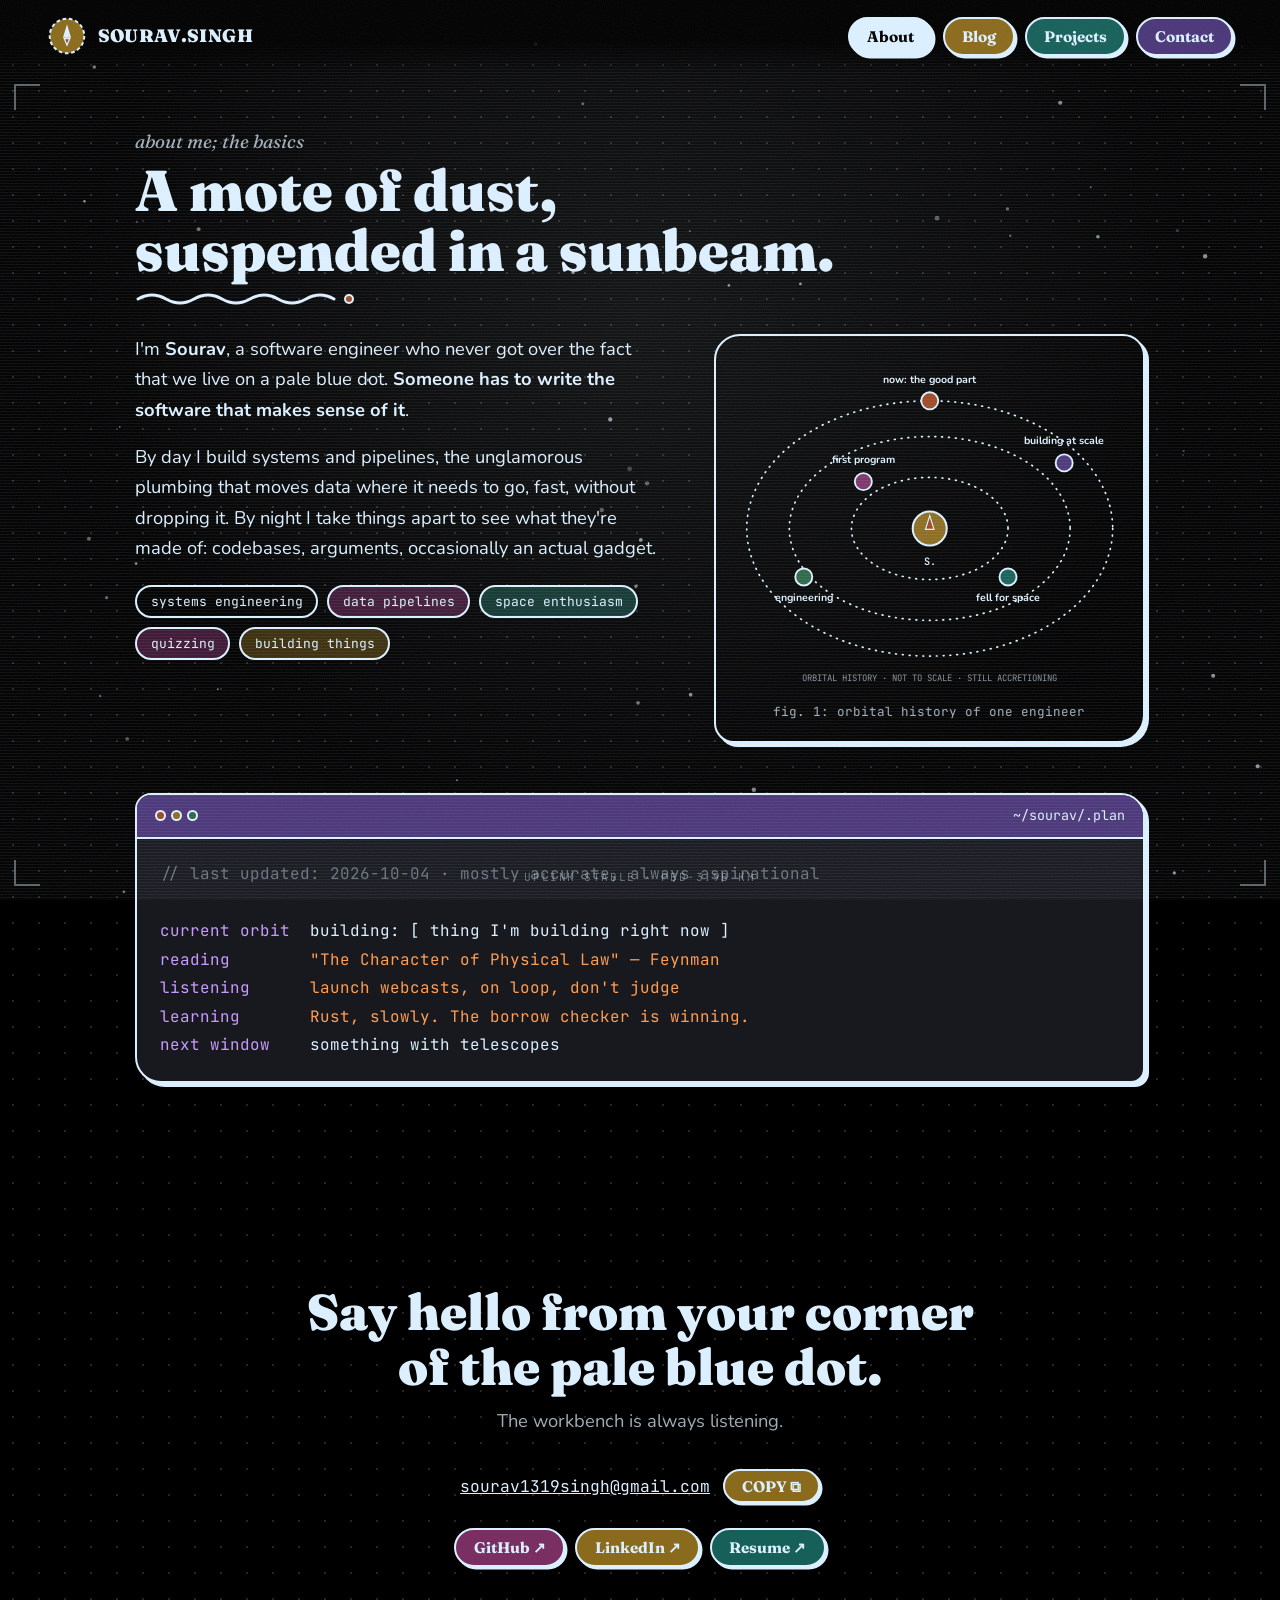
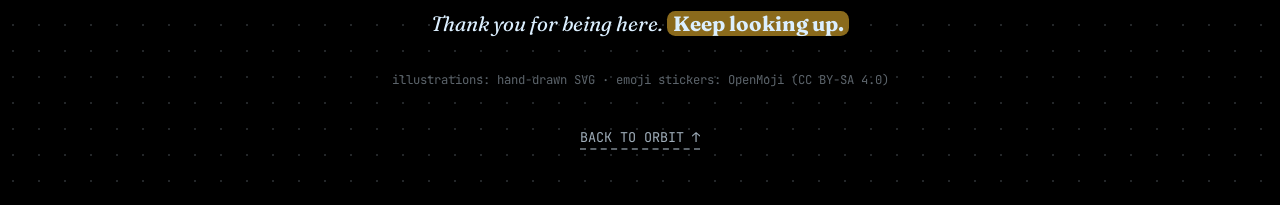
==== about.html @ d0743f20 "Full dark sci-fi reskin: pure black palette via token swap, glitching RGB-split boot sequence, inver" ====
<!DOCTYPE html>
<html lang="en">
<head>
<meta charset="UTF-8">
<meta name="viewport" content="width=device-width, initial-scale=1.0">
<title>Sourav Singh | About</title>
<link rel="icon" href="data:image/svg+xml,%3Csvg xmlns='http://www.w3.org/2000/svg' viewBox='0 0 32 32'%3E%3Crect width='32' height='32' rx='7' fill='%23ffe6a3'/%3E%3Cpath d='M16 5l4 13h-8z' fill='%232a3bd6'/%3E%3Cpath d='M13 20h6l-3 6z' fill='%23ff9d7a'/%3E%3C/svg%3E">
<link rel="preconnect" href="https://fonts.googleapis.com">
<link rel="preconnect" href="https://fonts.gstatic.com" crossorigin>
<link href="https://fonts.googleapis.com/css2?family=Fraunces:ital,opsz,wght@0,9..144,500;0,9..144,700;0,9..144,900;1,9..144,500&family=Nunito:wght@400;600;700&family=JetBrains+Mono:wght@400;600&display=swap" rel="stylesheet">
<link rel="stylesheet" href="style.css">
</head>
<body>

<div id="boot" aria-hidden="true">
  <div class="boottitle" data-text="ESTABLISHING UPLINK">ESTABLISHING UPLINK<span class="blink">_</span></div>
  <div class="bar"><i id="bootbar"></i></div>
  <div id="bootmsg">calibrating optics&hellip;</div>
</div>

<div class="grain" aria-hidden="true"></div>

<div id="sky"><canvas id="cv"></canvas></div>

<nav>
  <a class="stamp" href="./" aria-label="home">
    <svg width="40" height="40" viewBox="0 0 44 44" aria-hidden="true">
      <circle cx="22" cy="22" r="19" fill="var(--yellow)" stroke="var(--ink)" stroke-width="2.2" stroke-dasharray="4 3"/>
      <path d="M22 9l4.5 15h-9z" fill="var(--ink)"/>
      <path d="M19 25h6l-3 7z" fill="var(--coral)" stroke="var(--ink)" stroke-width="1.4"/>
    </svg>
    <span>SOURAV.SINGH</span>
  </a>
  <div class="links">
    <a class="pill p-pink" href="about.html" aria-current="page">About</a>
    <a class="pill" href="blog.html">Blog</a>
    <a class="pill p-aqua" href="index.html#projects">Projects</a>
    <a class="pill p-lav" href="#contact">Contact</a>
  </div>
</nav>

<main>
  <section id="about" style="padding-top:7rem">
    <p class="eyebrow rv">about me; the basics</p>
    <h2 class="rv">A mote of dust,<br>suspended in a sunbeam.</h2>
    <svg class="squig rv" width="220" height="14" viewBox="0 0 220 14" aria-hidden="true">
      <path d="M3 8 q14 -8 28 0 t28 0 t28 0 t28 0 t28 0 t28 0 t28 0" fill="none" stroke="var(--ink)" stroke-width="3" stroke-linecap="round"/>
      <circle cx="214" cy="8" r="4" fill="var(--coral)" stroke="var(--ink)" stroke-width="2"/>
    </svg>

    <div class="about-grid">
      <div class="about-copy rv">
        <p>
          I'm <strong>Sourav</strong>, a software engineer who never got over
          the fact that we live on a pale blue dot.
          <strong>Someone has to write the software that makes sense of it</strong>.
        </p>
        <p>
          By day I build systems and pipelines, the unglamorous plumbing that
          moves data where it needs to go, fast, without dropping it. By night
          I take things apart to see what they're made of: codebases, arguments,
          occasionally an actual gadget.
        </p>
        <div class="chips">
          <span>systems engineering</span><span>data pipelines</span>
          <span>space enthusiasm</span><span>quizzing</span><span>building things</span>
        </div>
      </div>

      <div class="orbitcard wob rv">
        <svg viewBox="0 0 460 400" aria-label="Hand-drawn orbit map of milestones">
          <g fill="none" stroke="var(--ink)" stroke-width="2" stroke-dasharray="1 7" stroke-linecap="round">
            <ellipse cx="230" cy="205" rx="92" ry="60"/>
            <ellipse cx="230" cy="205" rx="165" ry="108"/>
            <ellipse cx="230" cy="205" rx="215" ry="150"/>
          </g>
          <circle cx="230" cy="205" r="20" fill="var(--yellow)" stroke="var(--ink)" stroke-width="2.4"/>
          <path d="M230 190 l5 16 h-10z" fill="var(--coral)" stroke="var(--ink)" stroke-width="1.4"/>
          <text x="230" y="248" text-anchor="middle" font-family="'JetBrains Mono',monospace" font-size="12" fill="var(--ink)" font-weight="600">S.</text>
          <g font-family="'Nunito',sans-serif" font-size="12.5" font-weight="700" fill="var(--ink)">
            <g><circle cx="152" cy="150" r="10" fill="var(--pink)" stroke="var(--ink)" stroke-width="2.2"/>
              <text x="152" y="128" text-anchor="middle">first program</text></g>
            <g><circle cx="322" cy="262" r="10" fill="var(--aqua)" stroke="var(--ink)" stroke-width="2.2"/>
              <text x="322" y="290" text-anchor="middle">fell for space</text></g>
            <g><circle cx="82" cy="262" r="10" fill="var(--mint)" stroke="var(--ink)" stroke-width="2.2"/>
              <text x="82" y="290" text-anchor="middle">engineering</text></g>
            <g><circle cx="388" cy="128" r="10" fill="var(--lav)" stroke="var(--ink)" stroke-width="2.2"/>
              <text x="388" y="106" text-anchor="middle">building at scale</text></g>
            <g><circle cx="230" cy="55" r="10" fill="var(--coral)" stroke="var(--ink)" stroke-width="2.2"/>
              <text x="230" y="34" text-anchor="middle">now: the good part</text></g>
          </g>
          <text x="230" y="384" text-anchor="middle" font-family="'JetBrains Mono',monospace" font-size="10.5" fill="var(--ink)" opacity=".6">ORBITAL HISTORY · NOT TO SCALE · STILL ACCRETIONING</text>
        </svg>
        <p class="cap">fig. 1: orbital history of one engineer</p>
      </div>
    </div>

    <div class="plancard rv">
      <div class="bar"><span class="dots"><i></i><i></i><i></i></span><span class="path">~/sourav/.plan</span></div>
<pre><span class="c">// last updated: 2026-10-04 · mostly accurate, always aspirational</span>

<span class="k">current orbit</span>  building: [ thing I'm building right now ]
<span class="k">reading</span>        <span class="v">"The Character of Physical Law" — Feynman</span>
<span class="k">listening</span>      <span class="v">launch webcasts, on loop, don't judge</span>
<span class="k">learning</span>       <span class="v">Rust, slowly. The borrow checker is winning.</span>
<span class="k">next window</span>    something with telescopes</pre>
    </div>
  </section>
</main>

<footer id="contact">
  <p class="big rv">Say hello from your corner<br>of the pale blue dot.</p>
  <p class="sub rv">The workbench is always listening.</p>
  <div class="mailrow rv">
    <a href="mailto:sourav1319singh@gmail.com">sourav1319singh@gmail.com</a>
    <button id="copymail">COPY ⧉</button>
  </div>
  <div class="elsewhere rv">
    <a class="pill p-pink" href="#" rel="noopener">GitHub ↗</a>
    <a class="pill" href="#" rel="noopener">LinkedIn ↗</a>
    <a class="pill p-aqua" href="#" rel="noopener">Resume ↗</a>
  </div>
  <p class="signoff rv">Thank you for being here. <b>Keep looking up.</b></p>
  <p class="credit">illustrations: hand-drawn SVG · emoji stickers: OpenMoji (CC BY-SA 4.0)</p>
  <a class="top" href="#">BACK TO ORBIT ↑</a>
</footer>

<div id="modal" role="dialog" aria-modal="true" aria-label="A message">
  <div class="box">
    <button id="mclose" aria-label="close">✕</button>
    <p>“Look again at that dot. That's here. That's home. That's us.”</p>
    <cite>— CARL SAGAN · PALE BLUE DOT · 1994</cite>
  </div>
</div>

<script src="main.js"></script>
</body>
</html>
---- style.css ----
/* Sourav's workbench — shared styles (cockpit-monitor aesthetic) */
:root{
  --paper:#000000; --paper-2:#0b0c10;
  --ink:#dbefff; --ink-rgb:219,239,255;
  --ink-70:rgba(219,239,255,.72); --ink-40:rgba(219,239,255,.42); --ink-15:rgba(219,239,255,.16);
  --pink:#7a2f63; --pink-2:#3d1733;
  --yellow:#8a6a1c; --yellow-2:#3a2d0c;
  --aqua:#166059; --aqua-2:#0f332e;
  --mint:#2a6440; --lav:#4a3678;
  --coral:#9c4420; --cream:#17191f;
  --glow:#5ad7ff; --glow-rgb:90,215,255;
  --hard:4px 4px 0 var(--ink); --hard-s:2.5px 2.5px 0 var(--ink);
  --serif:'Fraunces',Georgia,serif;
  --sans:'Nunito',system-ui,sans-serif;
  --mono:'JetBrains Mono',monospace;
}
*{margin:0;padding:0;box-sizing:border-box}
html{scroll-behavior:smooth;font-size:112.5%}
body{background:var(--paper);color:var(--ink);font-family:var(--sans);line-height:1.65;font-size:1.02rem;overflow-x:hidden;
  background-image:radial-gradient(var(--ink-15) .8px, transparent .8px);background-size:26px 26px}
::selection{background:var(--yellow);color:var(--ink)}
.wob{border-radius:255px 15px 225px 15px/15px 225px 15px 255px}
.wob2{border-radius:15px 225px 15px 255px/255px 15px 225px 15px}

#boot{position:fixed;inset:0;z-index:100;background:var(--paper);display:flex;flex-direction:column;justify-content:center;align-items:center;gap:1rem;font-family:var(--mono);color:var(--ink);font-size:.9rem;transition:opacity .15s ease}
#boot.done{opacity:0;pointer-events:none}
#boot.flicker{opacity:.72}
#boot .bar{width:220px;height:10px;border:2px solid var(--ink);border-radius:99px;overflow:hidden;background:var(--yellow-2);box-shadow:0 0 12px rgba(var(--glow-rgb),.5)}
#boot .bar i{display:block;height:100%;width:0;background:var(--glow);transition:width .18s linear}
#boot .blink{animation:blink 1s steps(1) infinite}
@keyframes blink{50%{opacity:0}}
.boottitle{position:relative;font-weight:700;letter-spacing:.1em;font-size:1.05rem}
.boottitle::before,.boottitle::after{content:attr(data-text);position:absolute;left:0;top:0;width:100%;overflow:hidden;background:var(--paper)}
.boottitle::before{color:#ff2e6c;clip-path:inset(0 0 55% 0);transform:translate(-2px,-1px);animation:glitchA 2.6s infinite steps(1)}
.boottitle::after{color:var(--glow);clip-path:inset(45% 0 0 0);transform:translate(2px,1px);animation:glitchB 3.1s infinite steps(1)}
@keyframes glitchA{0%,88%,100%{transform:translate(-2px,-1px);clip-path:inset(0 0 55% 0)}89%{transform:translate(3px,1px);clip-path:inset(10% 0 40% 0)}91%{transform:translate(-4px,2px);clip-path:inset(60% 0 5% 0)}93%{transform:translate(1px,-2px);clip-path:inset(0 0 55% 0)}}
@keyframes glitchB{0%,86%,100%{transform:translate(2px,1px);clip-path:inset(45% 0 0 0)}87%{transform:translate(-3px,-1px);clip-path:inset(20% 0 50% 0)}90%{transform:translate(4px,2px);clip-path:inset(0 0 70% 0)}92%{transform:translate(-1px,-2px);clip-path:inset(45% 0 0 0)}}
@media(prefers-reduced-motion:reduce){.boottitle::before,.boottitle::after{display:none}}

#sky{position:fixed;inset:0;z-index:-1;pointer-events:none}
#cv{position:absolute;inset:0;width:100%;height:100%}

/* cockpit-monitor atmosphere: scanlines + vignette + HUD corner frame, all above content but non-interactive */
body::before{content:"";position:fixed;inset:0;z-index:5;pointer-events:none;
  background:repeating-linear-gradient(to bottom,rgba(var(--ink-rgb),.06) 0px,rgba(var(--ink-rgb),.06) 1px,transparent 1px,transparent 3px);
  mix-blend-mode:screen}
body::after{content:"";position:fixed;inset:0;z-index:5;pointer-events:none;
  background:radial-gradient(ellipse at 50% 35%,rgba(var(--ink-rgb),.07) 0%,transparent 62%)}
.hudframe{position:fixed;inset:0;z-index:6;pointer-events:none}
.hudframe .hc{position:absolute;width:26px;height:26px;border:2px solid var(--ink);opacity:.4}
.hudframe .hc.tl{top:84px;left:14px;border-right:none;border-bottom:none}
.hudframe .hc.tr{top:84px;right:14px;border-left:none;border-bottom:none}
.hudframe .hc.bl{bottom:14px;left:14px;border-right:none;border-top:none}
.hudframe .hc.br{bottom:14px;right:14px;border-left:none;border-top:none}
.hudframe .hreadout{position:absolute;bottom:14px;left:50%;transform:translateX(-50%);font-family:var(--mono);font-size:.62rem;letter-spacing:.14em;color:var(--ink);opacity:.4;white-space:nowrap}
@media(max-width:860px){.hudframe{display:none}}
@media(prefers-reduced-motion:reduce){body::before{display:none}}

nav{position:fixed;top:0;left:0;right:0;z-index:50;display:flex;justify-content:space-between;align-items:center;padding:.9rem clamp(1.2rem,4vw,2.6rem);background:linear-gradient(to bottom,var(--paper) 55%,transparent)}
.stamp{display:flex;align-items:center;gap:.6rem;text-decoration:none;color:var(--ink)}
.stamp svg{display:block}
.stamp span{font-family:var(--serif);font-weight:900;font-size:1rem;letter-spacing:.02em}
nav .links{display:flex;gap:.55rem;flex-wrap:wrap}
.pill{font-family:var(--serif);font-weight:700;font-size:.85rem;color:var(--ink);text-decoration:none;border:2px solid var(--ink);padding:.28rem .95rem;background:var(--yellow);box-shadow:var(--hard-s);border-radius:99px;transition:transform .15s,box-shadow .15s;display:inline-block}
.pill:hover{transform:translate(-2px,-2px);box-shadow:4px 4px 0 var(--ink)}
.pill:active{transform:translate(1px,1px);box-shadow:1px 1px 0 var(--ink)}
.pill.p-pink{background:var(--pink)}.pill.p-aqua{background:var(--aqua)}.pill.p-lav{background:var(--lav)}.pill.p-mint{background:var(--mint)}
.pill.ghost{background:var(--paper)}
.pill[aria-current="page"]{background:var(--ink);color:var(--paper)}

main{max-width:1100px;margin:0 auto;padding:0 clamp(1.2rem,4.5vw,2.5rem)}

/* hero */
header.hero{min-height:100svh;display:flex;flex-direction:column;justify-content:center;padding-top:5.2rem;position:relative}
.kicker{font-family:var(--mono);font-size:.78rem;letter-spacing:.2em;color:var(--ink-70);margin-bottom:1rem}
h1{font-family:var(--serif);font-weight:900;font-size:clamp(2.9rem,8vw,6rem);line-height:.98;letter-spacing:-.01em}
h1 .yay{display:inline-block;background:var(--yellow);padding:0 .18em;border-radius:.3em .6em .4em .7em;transform:rotate(-2deg)}
.hero .sub{margin-top:1.1rem;font-family:var(--serif);font-style:italic;font-size:clamp(1.1rem,2.4vw,1.4rem);color:var(--ink-70);max-width:38rem}
.hero .sub b{color:var(--ink);font-style:normal;font-weight:700}

.bubble{margin-top:2.2rem;max-width:640px;background:var(--cream);border:2px solid var(--ink);border-radius:18px 22px 20px 24px;box-shadow:var(--hard);padding:1rem 1.2rem;position:relative;cursor:pointer}
.bubble::after{content:"";position:absolute;bottom:-14px;left:56px;width:24px;height:24px;background:var(--cream);border-right:2px solid var(--ink);border-bottom:2px solid var(--ink);transform:rotate(45deg) skew(8deg,8deg)}
.bubble .who{display:inline-block;font-family:var(--mono);font-size:.68rem;font-weight:600;background:var(--aqua);border:2px solid var(--ink);border-radius:99px;padding:.1rem .7rem;margin-bottom:.5rem}
.bubble .txt{font-size:1rem;min-height:2.6rem;color:var(--ink)}
.bubble.typing .txt::after{content:"";display:inline-block;width:2px;height:1em;background:var(--ink);margin-left:2px;vertical-align:-2px;animation:blink .9s steps(1) infinite}
.bubble .pg{display:flex;align-items:center;gap:.45rem;margin-top:.6rem}
.bubble .pg .dots{display:flex;gap:5px}
.bubble .pg .dots i{width:9px;height:9px;border:2px solid var(--ink);border-radius:50%;background:transparent;transition:background .2s}
.bubble .pg .dots i.on{background:var(--ink)}
.bubble .pg .cnt{font-family:var(--mono);font-size:.7rem;color:var(--ink-70);margin-left:auto}

.bench-wrap{margin-top:2.4rem;position:relative}
.bench{position:relative;border:2px solid var(--ink);background:linear-gradient(to bottom,var(--paper) 0%,var(--yellow-2) 100%);border-radius:24px 28px 22px 26px;box-shadow:var(--hard);overflow:hidden;padding:1rem clamp(.8rem,3vw,1.6rem) 1.3rem}
.bench-controls{display:flex;justify-content:space-between;align-items:center;margin-top:.8rem;gap:.6rem;flex-wrap:wrap}
.bench-controls .benchnote{font-family:var(--mono);font-size:.72rem;color:var(--ink-70);white-space:nowrap}
.bench-controls .viewwork{margin-left:auto;letter-spacing:.18em;font-weight:600}
#pbd{flex-shrink:0;width:14px;height:14px;border-radius:50%;background:var(--aqua);border:2px solid var(--ink);opacity:.75;cursor:pointer}
#pbd:hover{opacity:1;background:var(--ink)}
.sr{position:absolute;width:1px;height:1px;overflow:hidden;clip:rect(0 0 0 0)}

/* ---------- games ---------- */
.gtop{display:flex;justify-content:space-between;align-items:center;gap:.6rem;margin-bottom:.8rem;flex-wrap:wrap}
.gtabs{display:flex;gap:.45rem;flex-wrap:wrap}
.gtab{font-family:var(--serif);font-weight:700;font-size:.82rem;border:2px solid var(--ink);background:var(--paper);color:var(--ink);border-radius:99px;padding:.3rem .9rem;cursor:pointer;box-shadow:var(--hard-s);transition:transform .15s,box-shadow .15s}
.gtab:hover{transform:translate(-2px,-2px);box-shadow:4px 4px 0 var(--ink)}
.gtab.on{background:var(--ink);color:var(--paper)}
.ghud{display:flex;justify-content:space-between;align-items:center;gap:.6rem;margin-bottom:.9rem;font-family:var(--mono);flex-wrap:wrap}
.ghud .gstat{display:flex;gap:.9rem}
.ghud .gstat b{font-family:var(--mono);font-size:.82rem;background:var(--paper);border:2px solid var(--ink);border-radius:99px;padding:.2rem .8rem;display:inline-block}
#gstart{font-family:var(--serif);font-weight:700;font-size:.85rem;border:2px solid var(--ink);background:var(--coral);color:var(--ink);border-radius:99px;padding:.3rem 1.1rem;cursor:pointer;box-shadow:var(--hard-s);transition:transform .15s,box-shadow .15s}
#gstart:hover{transform:translate(-2px,-2px);box-shadow:4px 4px 0 var(--ink)}
#gstart:disabled{opacity:.55;cursor:default;transform:none;box-shadow:var(--hard-s)}
.gstage{position:relative;min-height:260px}

.wgrid{display:grid;grid-template-columns:repeat(3,1fr);gap:1rem;max-width:480px;margin:0 auto}
.gslot{aspect-ratio:1;border:2px dashed var(--ink-40);border-radius:50%;display:flex;align-items:center;justify-content:center;background:var(--paper-2);cursor:pointer;transition:transform .2s cubic-bezier(.34,1.56,.64,1)}
.gslot.up{background:var(--yellow-2);border-color:var(--ink);box-shadow:0 0 0 4px rgba(255,230,163,.6)}
.gslot.hit{transform:scale(1.18)}
.gslot .gpiece{width:78%;height:78%;display:flex;align-items:center;justify-content:center;transform:scale(0);transition:transform .15s cubic-bezier(.34,1.56,.64,1)}
.gpiece svg,.gfall svg,.gcard-front svg{filter:invert(1) hue-rotate(180deg)}
.gslot.up .gpiece{transform:scale(1)}
.gfloat{position:absolute;font-family:var(--serif);font-weight:900;font-size:1.05rem;color:var(--ink);pointer-events:none;z-index:5;animation:gfloatup .7s ease forwards}
@keyframes gfloatup{0%{opacity:1;transform:translate(-50%,-50%) scale(.8)}30%{opacity:1;transform:translate(-50%,-160%) scale(1.2)}100%{opacity:0;transform:translate(-50%,-240%) scale(1)}}
@keyframes gspin{to{transform:rotate(360deg)}}

.cstage{position:relative;height:260px;border:2px dashed var(--ink-40);border-radius:14px;background:var(--paper-2);overflow:hidden}
.gfall{position:absolute;top:-54px;width:50px;height:50px;cursor:pointer}

.mgrid{display:grid;grid-template-columns:repeat(6,1fr);gap:.6rem;max-width:620px;margin:0 auto}
@media(max-width:640px){.mgrid{grid-template-columns:repeat(4,1fr)}}
.gcard{aspect-ratio:1;border:none;background:none;cursor:pointer;padding:0;perspective:600px}
.gcard.matched{cursor:default}
.gcard-inner{position:relative;display:block;width:100%;height:100%;transition:transform .4s cubic-bezier(.4,.2,.2,1);transform-style:preserve-3d}
.gcard.open .gcard-inner,.gcard.matched .gcard-inner{transform:rotateY(180deg)}
.gcard-face{position:absolute;inset:0;display:flex;align-items:center;justify-content:center;border:2px solid var(--ink);border-radius:10px;box-shadow:var(--hard-s);backface-visibility:hidden;-webkit-backface-visibility:hidden}
.gcard-back{background:var(--paper)}
.gcard-front{background:var(--yellow-2);transform:rotateY(180deg)}
.gcard.matched .gcard-front{background:var(--mint)}
.gcard .qm{font-family:var(--serif);font-weight:900;font-size:1.3rem;color:var(--ink-40)}
.scrollcue{position:absolute;bottom:1.4rem;right:clamp(1.2rem,4vw,2.5rem);font-family:var(--mono);font-size:.72rem;letter-spacing:.18em;color:var(--ink-70)}
.scrollcue::after{content:"↓";display:block;text-align:center;font-size:1rem;animation:hop 1.6s ease-in-out infinite}
@keyframes hop{0%,100%{transform:translateY(0)}50%{transform:translateY(5px)}}

#plutow{position:fixed;bottom:18px;right:18px;z-index:60;max-width:250px;background:var(--cream);border:2px solid var(--ink);border-radius:16px 20px 18px 22px;box-shadow:var(--hard-s);padding:.8rem .9rem;font-size:.85rem;display:none;cursor:pointer}
#plutow.on{display:block}
#plutow .who{display:inline-block;font-family:var(--mono);font-size:.64rem;font-weight:600;background:var(--pink);border:2px solid var(--ink);border-radius:99px;padding:.05rem .6rem;margin-bottom:.4rem}
#plutow button.x{position:absolute;top:-10px;right:-10px;width:24px;height:24px;border:2px solid var(--ink);background:var(--yellow);color:var(--ink);border-radius:50%;font-weight:700;cursor:pointer;box-shadow:var(--hard-s)}

/* sections */
section{padding:clamp(3.6rem,8vw,6rem) 0;position:relative}
.eyebrow{font-family:var(--serif);font-style:italic;font-size:1.05rem;color:var(--ink-70)}
h2{font-family:var(--serif);font-weight:900;font-size:clamp(2rem,4.6vw,3.2rem);line-height:1.04;margin:.2rem 0 .6rem}
.squig{display:block;margin:.4rem 0 1.6rem}
.lead{color:var(--ink-70);max-width:42rem;margin-bottom:2.2rem}

.about-grid{display:grid;grid-template-columns:1.1fr .9fr;gap:clamp(1.6rem,4vw,3.4rem);align-items:start}
@media(max-width:880px){.about-grid{grid-template-columns:1fr}}
.about-copy p{margin-bottom:.95rem}
.about-copy p strong{font-weight:700}
.chips{display:flex;flex-wrap:wrap;gap:.5rem;margin-top:1.2rem}
.chips span{font-family:var(--mono);font-size:.72rem;border:2px solid var(--ink);border-radius:99px;padding:.22rem .75rem;background:var(--paper)}
.chips span:nth-child(2n){background:var(--pink-2)}.chips span:nth-child(3n){background:var(--aqua-2)}.chips span:nth-child(5n){background:var(--yellow-2)}

.orbitcard{border:2px solid var(--ink);background:var(--paper);box-shadow:var(--hard);padding:1rem;border-radius:26px 22px 28px 20px}
.orbitcard svg{width:100%;height:auto;display:block}
.orbitcard .cap{font-family:var(--mono);font-size:.7rem;color:var(--ink-70);text-align:center;margin-top:.4rem}

.qcard{margin-top:1.2rem;border:2px solid var(--ink);background:var(--cream);box-shadow:var(--hard);padding:1.1rem 1.4rem;border-radius:14px 22px 16px 24px}
.qcard .tag{display:inline-block;font-family:var(--serif);font-weight:700;font-size:.78rem;border:2px solid var(--ink);border-radius:99px;padding:.12rem .8rem;background:var(--aqua);margin-bottom:.6rem}
.qcard blockquote{font-family:var(--serif);font-style:italic;font-size:clamp(1.15rem,2.6vw,1.45rem);line-height:1.45}
.qcard cite{display:block;margin-top:.5rem;font-style:normal;font-family:var(--mono);font-size:.78rem;color:var(--ink-70)}

.plancard{margin-top:2.8rem;border:2px solid var(--ink);box-shadow:var(--hard);border-radius:16px 24px 14px 26px;overflow:hidden;background:var(--cream)}
.plancard .bar{display:flex;align-items:center;gap:.6rem;padding:.55rem 1rem;background:var(--lav);border-bottom:2px solid var(--ink);font-family:var(--mono);font-size:.74rem}
.plancard .bar .dots{display:flex;gap:5px}
.plancard .bar .dots i{width:11px;height:11px;border-radius:50%;border:2px solid var(--ink)}
.plancard .bar .dots i:nth-child(1){background:var(--coral)}.plancard .bar .dots i:nth-child(2){background:var(--yellow)}.plancard .bar .dots i:nth-child(3){background:var(--mint)}
.plancard .bar .path{margin-left:auto}
.plancard pre{padding:1.2rem 1.3rem;overflow-x:auto;font-family:var(--mono);font-size:.88rem;line-height:1.8;color:var(--ink)}
.plancard .c{color:var(--ink-40)}.plancard .k{color:#c89bff}.plancard .v{color:#ff9d52}

.bloghead{display:grid;grid-template-columns:1fr auto;gap:1.6rem;align-items:end;margin-bottom:2rem}
@media(max-width:880px){.bloghead{grid-template-columns:1fr}}
.feyncard{border:2px solid var(--ink);background:var(--paper);box-shadow:var(--hard);padding:.7rem;border-radius:20px 14px 22px 16px;max-width:340px}
.feyncard svg{width:100%;height:auto;display:block}
.notes{display:grid;gap:1rem}
.note{display:grid;grid-template-columns:54px 1fr auto;gap:1rem;align-items:center;border:2px solid var(--ink);background:var(--paper);box-shadow:var(--hard);border-radius:18px 26px 16px 24px;padding:1rem 1.2rem;text-decoration:none;color:var(--ink);transition:transform .15s,box-shadow .15s}
.note:hover{transform:translate(-2px,-2px);box-shadow:6px 6px 0 var(--ink)}
.note .icon{width:44px;height:44px;border:2px solid var(--ink);border-radius:48% 52% 45% 55%;display:grid;place-items:center;background:var(--aqua)}
.note:nth-child(7n+2) .icon{background:var(--pink)}.note:nth-child(7n+3) .icon{background:var(--yellow)}
.note:nth-child(7n+4) .icon{background:var(--mint)}.note:nth-child(7n+5) .icon{background:var(--lav)}
.note:nth-child(7n+6) .icon{background:var(--coral)}.note:nth-child(7n+7) .icon{background:var(--pink-2)}
.note .no{font-family:var(--mono);font-size:.72rem;color:var(--ink-70)}
.note .t{font-family:var(--serif);font-weight:700;font-size:1.12rem}
.note .t small{display:block;font-family:var(--sans);font-weight:400;font-size:.85rem;color:var(--ink-70);margin-top:.1rem}
.note .arr{font-family:var(--serif);font-size:1.3rem}
@media(max-width:640px){.note{grid-template-columns:1fr;gap:.5rem}}

/* featured work — scattered card board */
.board{display:grid;grid-template-columns:1fr 1fr;gap:2.6rem 2rem;margin-top:1rem}
@media(max-width:820px){.board{grid-template-columns:1fr;gap:2.2rem}}

.pcard{position:relative;border:2px solid var(--ink);background:var(--paper);box-shadow:var(--hard);border-radius:22px 16px 26px 18px;padding:1rem;transition:transform .2s ease,box-shadow .2s ease}
.pcard:hover{transform:translateY(-4px);box-shadow:7px 7px 0 var(--ink);z-index:2}

.pcard .pin{position:absolute;top:-11px;left:30px;width:20px;height:20px;border-radius:50%;background:var(--coral);border:2px solid var(--ink);box-shadow:var(--hard-s)}
.pcard:nth-child(2n) .pin{background:var(--mint)}
.pcard:nth-child(3n) .pin{background:var(--aqua)}

.pcard .mock{display:flex;flex-direction:column;align-items:center;justify-content:center;gap:.5rem;aspect-ratio:16/10;border:2px dashed var(--ink-40);border-radius:14px;background:linear-gradient(155deg,var(--pink-2),var(--lav));color:var(--ink-70);font-family:var(--mono);font-size:.72rem;letter-spacing:.03em;text-decoration:none}
.pcard:nth-child(2n) .mock{background:linear-gradient(155deg,var(--aqua-2),var(--yellow-2))}
.pcard .mock:hover{color:var(--ink)}

.pinfo{margin-top:.95rem}
.pinfo .pno{font-family:var(--mono);font-size:.72rem;color:var(--ink-70);letter-spacing:.05em}
.pinfo h3{font-family:var(--serif);font-weight:900;font-size:1.5rem;margin:.25rem 0 .45rem}
.pinfo h3 a{color:var(--ink);text-decoration:none;border-bottom:4px solid var(--yellow)}
.pinfo .pitch{font-size:.92rem;color:var(--ink-70);margin-bottom:.75rem}
.pinfo .ptags{display:flex;flex-wrap:wrap;gap:.4rem}
.pinfo .ptags span{font-family:var(--mono);font-size:.68rem;border:2px solid var(--ink);border-radius:99px;padding:.16rem .68rem;background:var(--paper)}

/* project detail page (case study) */
.cs{display:grid;grid-template-columns:200px 1fr;gap:clamp(1.4rem,4vw,3rem);align-items:start}
@media(max-width:880px){.cs{grid-template-columns:1fr}}
.rail{position:sticky;top:90px;display:flex;flex-direction:column;gap:.5rem;border-right:2px dashed var(--ink-40);padding-right:1rem}
@media(max-width:880px){.rail{position:static;flex-direction:row;flex-wrap:wrap;border-right:none;padding-right:0;border-bottom:2px dashed var(--ink-40);padding-bottom:.8rem}}
.rail a{font-family:var(--serif);font-weight:700;font-size:.92rem;color:var(--ink);text-decoration:none;border:2px solid var(--ink);border-radius:99px;padding:.25rem .9rem;background:var(--paper);box-shadow:var(--hard-s);transition:transform .15s}
.rail a:hover{transform:translate(-2px,-2px)}
.rail a.on{background:var(--lav)}
.cs h3.big{font-family:var(--serif);font-weight:900;font-size:clamp(1.5rem,3.4vw,2.2rem);margin:1.8rem 0 .4rem}
.cs .body p{margin:.8rem 0;max-width:46rem}
.cs .body .eyebrow{margin-top:2.2rem;display:block}
ul.resolve{list-style:none;max-width:46rem;margin:.8rem 0}
ul.resolve li{border:2px dashed var(--ink-40);border-radius:12px 18px 10px 16px;padding:.5rem .9rem;margin:.4rem 0;font-size:.92rem}
ul.resolve li b{font-family:var(--mono);font-size:.78rem}
.mockcards{display:grid;grid-template-columns:repeat(auto-fit,minmax(180px,1fr));gap:.8rem;margin:1rem 0}
.mockcards .mc{border:2px solid var(--ink);border-radius:16px 12px 18px 14px;padding:1rem;background:linear-gradient(160deg,var(--pink-2),var(--lav));box-shadow:var(--hard-s);min-height:120px;display:flex;flex-direction:column;justify-content:flex-end;gap:.2rem}
.mockcards .mc:nth-child(2n){background:linear-gradient(160deg,var(--aqua-2),var(--yellow-2))}
.mockcards .mc b{font-family:var(--serif);font-size:.98rem}
.mockcards .mc small{font-size:.8rem;color:var(--ink-70)}

/* blog post (long-form article) */
.post{max-width:46rem;margin:0 auto}
.post .pkicker{display:flex;align-items:center;gap:.6rem;flex-wrap:wrap;margin-bottom:1rem}
.post .pkicker .no{font-family:var(--mono);font-size:.72rem;border:2px solid var(--ink);border-radius:99px;padding:.15rem .75rem;background:var(--yellow-2)}
.post .pkicker .src{font-family:var(--mono);font-size:.72rem;color:var(--ink-70)}
.post h1{font-family:var(--serif);font-weight:900;font-size:clamp(1.9rem,4.6vw,3rem);line-height:1.08;margin-bottom:.7rem}
.post .dek{font-family:var(--serif);font-style:italic;font-size:1.1rem;color:var(--ink-70);margin-bottom:2rem;max-width:40rem}
.post .body p{margin:1rem 0;line-height:1.75}
.post .body strong{font-weight:700}
.post .body table{width:100%;border-collapse:collapse;margin:1.4rem 0;font-size:.88rem}
.post .body th,.post .body td{border:2px solid var(--ink);padding:.45rem .7rem;text-align:left;vertical-align:top}
.post .body th{background:var(--yellow-2);font-family:var(--serif);font-weight:700}
.post .body tbody tr:nth-child(2n){background:var(--paper-2)}
.post .body pre{background:var(--cream);border:2px solid var(--ink);border-radius:12px 16px 10px 14px;padding:1rem 1.2rem;overflow-x:auto;font-family:var(--mono);font-size:.85rem;line-height:1.65;margin:1.3rem 0;box-shadow:var(--hard-s)}
.post .body code{font-family:var(--mono);font-size:.88em;background:var(--yellow-2);padding:.05rem .35rem;border-radius:5px}
.post .body pre code{background:none;padding:0}
.post .body blockquote{border-left:4px solid var(--ink);padding:.2rem 0 .2rem 1.1rem;margin:1.3rem 0;font-family:var(--serif);font-style:italic;font-size:1.05rem;color:var(--ink-70)}
.post .memo{border:2px dashed var(--coral);background:var(--pink-2);border-radius:14px 20px 12px 22px;padding:1rem 1.2rem;margin:1.5rem 0;font-family:var(--mono);font-size:.82rem;line-height:1.6}
.post .memo .flag{display:block;font-family:var(--sans);font-weight:700;font-size:.72rem;letter-spacing:.06em;text-transform:uppercase;color:#ff9d52;margin-bottom:.35rem}
.post-nav{margin-top:2.6rem;padding-top:1.4rem;border-top:2px dashed var(--ink-40);display:flex;justify-content:space-between;align-items:center;gap:1rem;flex-wrap:wrap}
.post-nav a{font-family:var(--serif);font-weight:700;font-size:.88rem;color:var(--ink);text-decoration:none;border:2px solid var(--ink);border-radius:99px;padding:.3rem 1rem;background:var(--paper);box-shadow:var(--hard-s);transition:transform .15s}
.post-nav a:hover{transform:translate(-2px,-2px);box-shadow:4px 4px 0 var(--ink)}
.post-nav .all{margin:0 auto}

footer{padding:clamp(3.5rem,8vw,5.5rem) 0 3rem;text-align:center}
footer .big{font-family:var(--serif);font-weight:900;font-size:clamp(1.8rem,4.5vw,2.8rem);line-height:1.1;margin-bottom:.6rem}
footer .sub{color:var(--ink-70);margin-bottom:1.8rem}
.mailrow{display:flex;justify-content:center;align-items:center;gap:.7rem;flex-wrap:wrap;margin-bottom:1.4rem;font-family:var(--mono);font-size:.9rem}
.mailrow a{color:var(--ink)}
#copymail{font-family:var(--serif);font-weight:700;font-size:.85rem;background:var(--yellow);border:2px solid var(--ink);color:var(--ink);padding:.3rem .95rem;border-radius:99px;cursor:pointer;box-shadow:var(--hard-s)}
#copymail:hover{transform:translate(-2px,-2px);box-shadow:4px 4px 0 var(--ink)}
.elsewhere{display:flex;justify-content:center;gap:.6rem;flex-wrap:wrap;margin-bottom:2.2rem}
.signoff{font-family:var(--serif);font-style:italic;font-size:1.15rem}
.signoff b{font-style:normal;background:var(--yellow);padding:0 .25em;border-radius:.4em}
footer .top{display:inline-block;margin-top:2rem;font-family:var(--mono);font-size:.75rem;color:var(--ink-70);text-decoration:none;border-bottom:2px dashed var(--ink-40)}
footer .top:hover{color:var(--ink)}

#modal{position:fixed;inset:0;z-index:90;display:none;place-items:center;background:rgba(0,0,0,.8);padding:1.5rem}
#modal.open{display:grid}
#modal .box{max-width:520px;border:2px solid var(--ink);background:var(--cream);box-shadow:var(--hard);padding:2rem;position:relative;border-radius:18px 26px 20px 28px}
#modal .box p{font-family:var(--serif);font-style:italic;font-size:1.25rem;line-height:1.55}
#modal .box cite{display:block;margin-top:1rem;font-style:normal;font-family:var(--mono);font-size:.75rem;color:var(--ink-70)}
#modal .box button{position:absolute;top:-12px;right:-12px;width:28px;height:28px;border:2px solid var(--ink);background:var(--coral);color:var(--ink);font-weight:700;border-radius:50%;cursor:pointer;box-shadow:var(--hard-s)}

.rv{opacity:0;transform:translateY(20px);transition:opacity .6s ease,transform .6s ease}
.rv.in{opacity:1;transform:none}

@media (prefers-reduced-motion: reduce){
  .rv{opacity:1;transform:none;transition:none}
  .scrollcue::after{animation:none}
  html{scroll-behavior:auto}
}

/* riso grain overlay */
.grain{position:fixed;inset:0;z-index:80;pointer-events:none;opacity:.06;mix-blend-mode:screen;
  background-image:url("data:image/svg+xml,%3Csvg xmlns='http://www.w3.org/2000/svg' width='300' height='300'%3E%3Cfilter id='n'%3E%3CfeTurbulence type='fractalNoise' baseFrequency='0.9' numOctaves='2'/%3E%3C/filter%3E%3Crect width='100%25' height='100%25' filter='url(%23n)'/%3E%3C/svg%3E")}
footer .credit{margin-top:1.6rem;font-family:var(--mono);font-size:.68rem;color:var(--ink-40)}
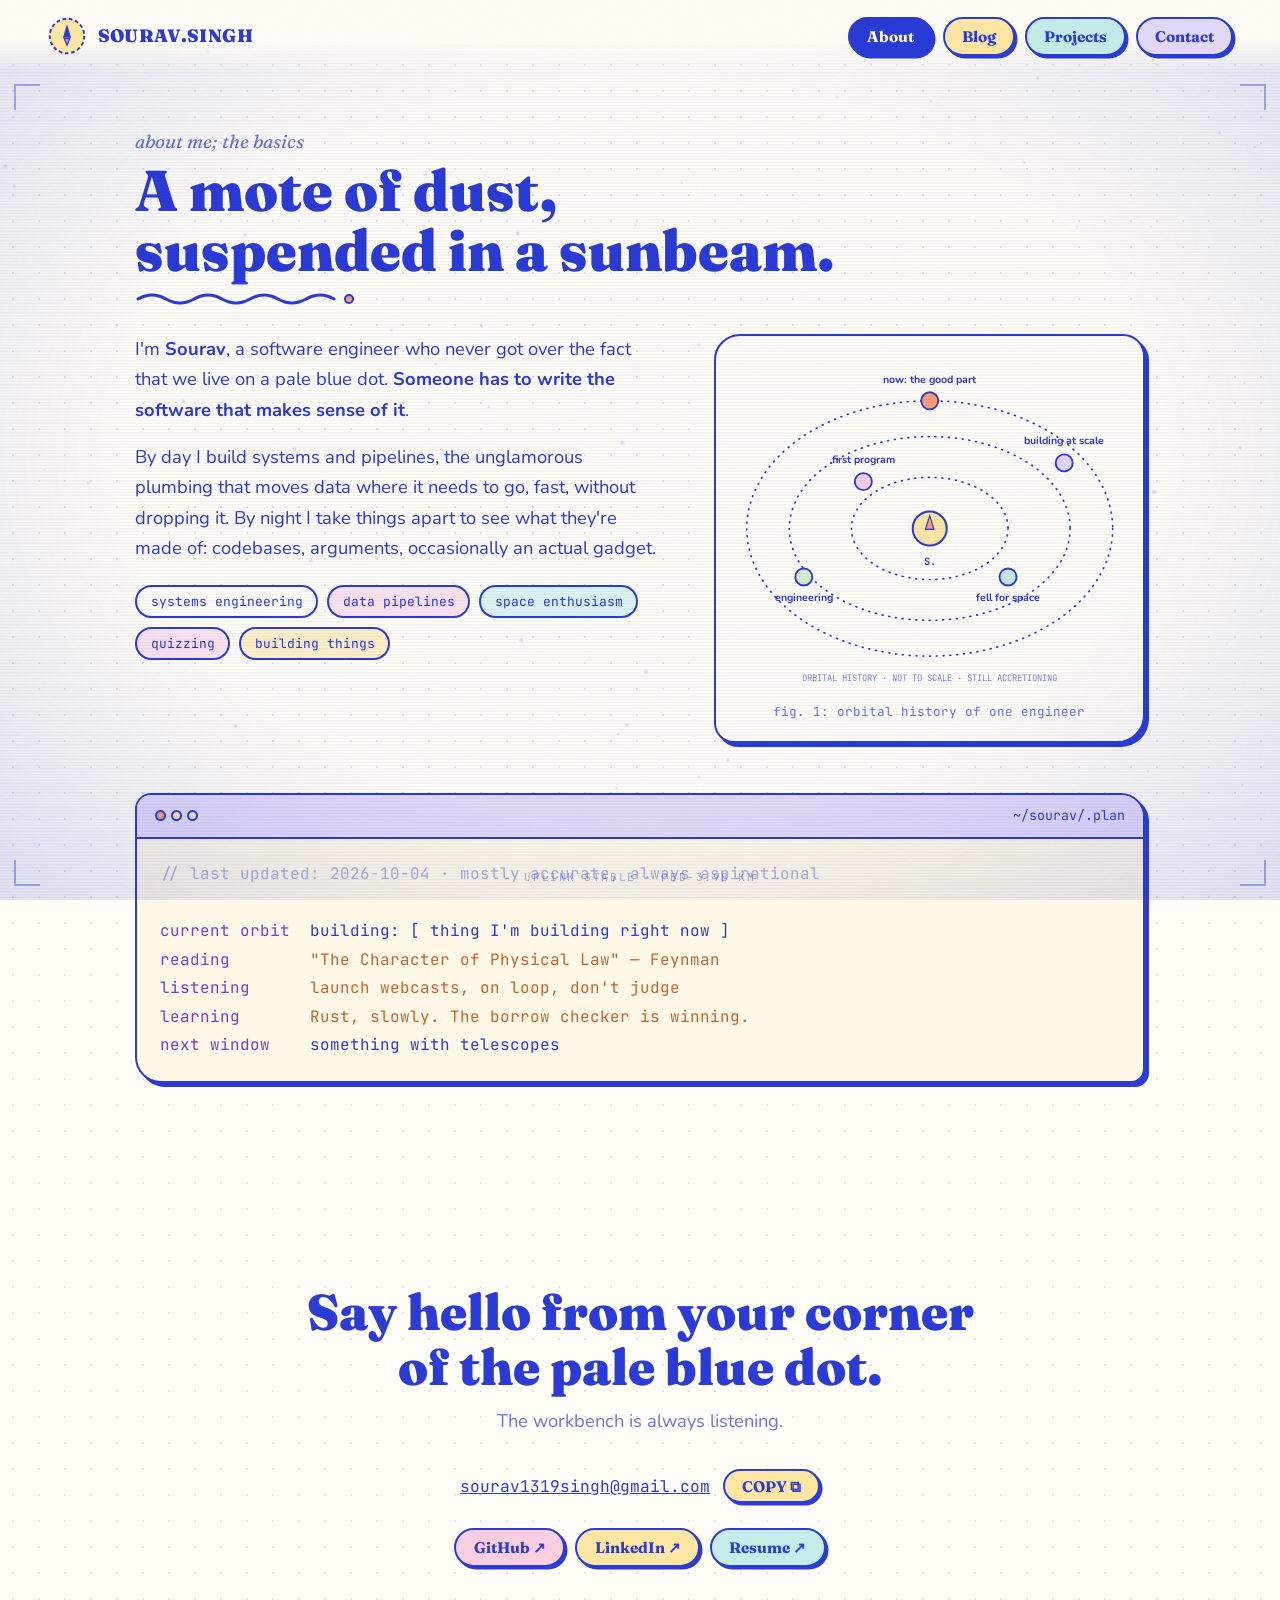
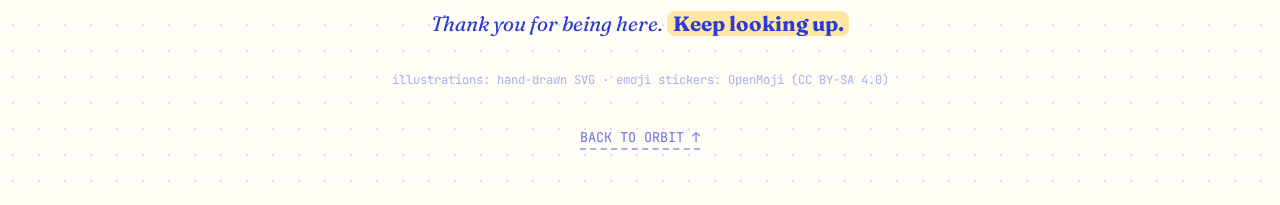
==== commit b473039c: "Revert "Full dark sci-fi reskin: pure black palette via token swap, glitching RGB-split boot sequenc" ====
--- a/about.html
+++ b/about.html
@@ -13,9 +13,9 @@
 <body>
 
 <div id="boot" aria-hidden="true">
-  <div class="boottitle" data-text="ESTABLISHING UPLINK">ESTABLISHING UPLINK<span class="blink">_</span></div>
+  <div>ESTABLISHING UPLINK<span class="blink">_</span></div>
   <div class="bar"><i id="bootbar"></i></div>
-  <div id="bootmsg">calibrating optics&hellip;</div>
+  <div id="bootmsg">warming up the workbench…</div>
 </div>
 
 <div class="grain" aria-hidden="true"></div>
--- a/style.css
+++ b/style.css
@@ -1,14 +1,13 @@
-/* Sourav's workbench — shared styles (cockpit-monitor aesthetic) */
+/* Sourav's workbench — shared styles (riso aesthetic) */
 :root{
-  --paper:#000000; --paper-2:#0b0c10;
-  --ink:#dbefff; --ink-rgb:219,239,255;
-  --ink-70:rgba(219,239,255,.72); --ink-40:rgba(219,239,255,.42); --ink-15:rgba(219,239,255,.16);
-  --pink:#7a2f63; --pink-2:#3d1733;
-  --yellow:#8a6a1c; --yellow-2:#3a2d0c;
-  --aqua:#166059; --aqua-2:#0f332e;
-  --mint:#2a6440; --lav:#4a3678;
-  --coral:#9c4420; --cream:#17191f;
-  --glow:#5ad7ff; --glow-rgb:90,215,255;
+  --paper:#fffdf6; --paper-2:#fbf7ea;
+  --ink:#2a3bd6;
+  --ink-70:rgba(42,59,214,.7); --ink-40:rgba(42,59,214,.4); --ink-15:rgba(42,59,214,.15);
+  --pink:#f9cfe0; --pink-2:#fce3ee;
+  --yellow:#ffe6a3; --yellow-2:#fff0c8;
+  --aqua:#c5ece8; --aqua-2:#ddf5f2;
+  --mint:#d8eecb; --lav:#e2d9f8;
+  --coral:#ff9d7a; --cream:#fff8e6;
   --hard:4px 4px 0 var(--ink); --hard-s:2.5px 2.5px 0 var(--ink);
   --serif:'Fraunces',Georgia,serif;
   --sans:'Nunito',system-ui,sans-serif;
@@ -22,30 +21,22 @@
 .wob{border-radius:255px 15px 225px 15px/15px 225px 15px 255px}
 .wob2{border-radius:15px 225px 15px 255px/255px 15px 225px 15px}
 
-#boot{position:fixed;inset:0;z-index:100;background:var(--paper);display:flex;flex-direction:column;justify-content:center;align-items:center;gap:1rem;font-family:var(--mono);color:var(--ink);font-size:.9rem;transition:opacity .15s ease}
+#boot{position:fixed;inset:0;z-index:100;background:var(--paper);display:flex;flex-direction:column;justify-content:center;align-items:center;gap:1rem;font-family:var(--mono);color:var(--ink);font-size:.9rem;transition:opacity .5s ease}
 #boot.done{opacity:0;pointer-events:none}
-#boot.flicker{opacity:.72}
-#boot .bar{width:220px;height:10px;border:2px solid var(--ink);border-radius:99px;overflow:hidden;background:var(--yellow-2);box-shadow:0 0 12px rgba(var(--glow-rgb),.5)}
-#boot .bar i{display:block;height:100%;width:0;background:var(--glow);transition:width .18s linear}
+#boot .bar{width:220px;height:10px;border:2px solid var(--ink);border-radius:99px;overflow:hidden;background:var(--yellow-2)}
+#boot .bar i{display:block;height:100%;width:0;background:var(--yellow);transition:width .18s linear}
 #boot .blink{animation:blink 1s steps(1) infinite}
 @keyframes blink{50%{opacity:0}}
-.boottitle{position:relative;font-weight:700;letter-spacing:.1em;font-size:1.05rem}
-.boottitle::before,.boottitle::after{content:attr(data-text);position:absolute;left:0;top:0;width:100%;overflow:hidden;background:var(--paper)}
-.boottitle::before{color:#ff2e6c;clip-path:inset(0 0 55% 0);transform:translate(-2px,-1px);animation:glitchA 2.6s infinite steps(1)}
-.boottitle::after{color:var(--glow);clip-path:inset(45% 0 0 0);transform:translate(2px,1px);animation:glitchB 3.1s infinite steps(1)}
-@keyframes glitchA{0%,88%,100%{transform:translate(-2px,-1px);clip-path:inset(0 0 55% 0)}89%{transform:translate(3px,1px);clip-path:inset(10% 0 40% 0)}91%{transform:translate(-4px,2px);clip-path:inset(60% 0 5% 0)}93%{transform:translate(1px,-2px);clip-path:inset(0 0 55% 0)}}
-@keyframes glitchB{0%,86%,100%{transform:translate(2px,1px);clip-path:inset(45% 0 0 0)}87%{transform:translate(-3px,-1px);clip-path:inset(20% 0 50% 0)}90%{transform:translate(4px,2px);clip-path:inset(0 0 70% 0)}92%{transform:translate(-1px,-2px);clip-path:inset(45% 0 0 0)}}
-@media(prefers-reduced-motion:reduce){.boottitle::before,.boottitle::after{display:none}}
 
 #sky{position:fixed;inset:0;z-index:-1;pointer-events:none}
 #cv{position:absolute;inset:0;width:100%;height:100%}
 
 /* cockpit-monitor atmosphere: scanlines + vignette + HUD corner frame, all above content but non-interactive */
 body::before{content:"";position:fixed;inset:0;z-index:5;pointer-events:none;
-  background:repeating-linear-gradient(to bottom,rgba(var(--ink-rgb),.06) 0px,rgba(var(--ink-rgb),.06) 1px,transparent 1px,transparent 3px);
-  mix-blend-mode:screen}
+  background:repeating-linear-gradient(to bottom,rgba(42,59,214,.05) 0px,rgba(42,59,214,.05) 1px,transparent 1px,transparent 3px);
+  mix-blend-mode:multiply}
 body::after{content:"";position:fixed;inset:0;z-index:5;pointer-events:none;
-  background:radial-gradient(ellipse at 50% 35%,rgba(var(--ink-rgb),.07) 0%,transparent 62%)}
+  background:radial-gradient(ellipse at center,transparent 58%,rgba(42,59,214,.14) 100%)}
 .hudframe{position:fixed;inset:0;z-index:6;pointer-events:none}
 .hudframe .hc{position:absolute;width:26px;height:26px;border:2px solid var(--ink);opacity:.4}
 .hudframe .hc.tl{top:84px;left:14px;border-right:none;border-bottom:none}
@@ -78,8 +69,8 @@
 .hero .sub{margin-top:1.1rem;font-family:var(--serif);font-style:italic;font-size:clamp(1.1rem,2.4vw,1.4rem);color:var(--ink-70);max-width:38rem}
 .hero .sub b{color:var(--ink);font-style:normal;font-weight:700}
 
-.bubble{margin-top:2.2rem;max-width:640px;background:var(--cream);border:2px solid var(--ink);border-radius:18px 22px 20px 24px;box-shadow:var(--hard);padding:1rem 1.2rem;position:relative;cursor:pointer}
-.bubble::after{content:"";position:absolute;bottom:-14px;left:56px;width:24px;height:24px;background:var(--cream);border-right:2px solid var(--ink);border-bottom:2px solid var(--ink);transform:rotate(45deg) skew(8deg,8deg)}
+.bubble{margin-top:2.2rem;max-width:640px;background:#fff;border:2px solid var(--ink);border-radius:18px 22px 20px 24px;box-shadow:var(--hard);padding:1rem 1.2rem;position:relative;cursor:pointer}
+.bubble::after{content:"";position:absolute;bottom:-14px;left:56px;width:24px;height:24px;background:#fff;border-right:2px solid var(--ink);border-bottom:2px solid var(--ink);transform:rotate(45deg) skew(8deg,8deg)}
 .bubble .who{display:inline-block;font-family:var(--mono);font-size:.68rem;font-weight:600;background:var(--aqua);border:2px solid var(--ink);border-radius:99px;padding:.1rem .7rem;margin-bottom:.5rem}
 .bubble .txt{font-size:1rem;min-height:2.6rem;color:var(--ink)}
 .bubble.typing .txt::after{content:"";display:inline-block;width:2px;height:1em;background:var(--ink);margin-left:2px;vertical-align:-2px;animation:blink .9s steps(1) infinite}
@@ -117,7 +108,6 @@
 .gslot.up{background:var(--yellow-2);border-color:var(--ink);box-shadow:0 0 0 4px rgba(255,230,163,.6)}
 .gslot.hit{transform:scale(1.18)}
 .gslot .gpiece{width:78%;height:78%;display:flex;align-items:center;justify-content:center;transform:scale(0);transition:transform .15s cubic-bezier(.34,1.56,.64,1)}
-.gpiece svg,.gfall svg,.gcard-front svg{filter:invert(1) hue-rotate(180deg)}
 .gslot.up .gpiece{transform:scale(1)}
 .gfloat{position:absolute;font-family:var(--serif);font-weight:900;font-size:1.05rem;color:var(--ink);pointer-events:none;z-index:5;animation:gfloatup .7s ease forwards}
 @keyframes gfloatup{0%{opacity:1;transform:translate(-50%,-50%) scale(.8)}30%{opacity:1;transform:translate(-50%,-160%) scale(1.2)}100%{opacity:0;transform:translate(-50%,-240%) scale(1)}}
@@ -141,7 +131,7 @@
 .scrollcue::after{content:"↓";display:block;text-align:center;font-size:1rem;animation:hop 1.6s ease-in-out infinite}
 @keyframes hop{0%,100%{transform:translateY(0)}50%{transform:translateY(5px)}}
 
-#plutow{position:fixed;bottom:18px;right:18px;z-index:60;max-width:250px;background:var(--cream);border:2px solid var(--ink);border-radius:16px 20px 18px 22px;box-shadow:var(--hard-s);padding:.8rem .9rem;font-size:.85rem;display:none;cursor:pointer}
+#plutow{position:fixed;bottom:18px;right:18px;z-index:60;max-width:250px;background:#fff;border:2px solid var(--ink);border-radius:16px 20px 18px 22px;box-shadow:var(--hard-s);padding:.8rem .9rem;font-size:.85rem;display:none;cursor:pointer}
 #plutow.on{display:block}
 #plutow .who{display:inline-block;font-family:var(--mono);font-size:.64rem;font-weight:600;background:var(--pink);border:2px solid var(--ink);border-radius:99px;padding:.05rem .6rem;margin-bottom:.4rem}
 #plutow button.x{position:absolute;top:-10px;right:-10px;width:24px;height:24px;border:2px solid var(--ink);background:var(--yellow);color:var(--ink);border-radius:50%;font-weight:700;cursor:pointer;box-shadow:var(--hard-s)}
@@ -177,7 +167,7 @@
 .plancard .bar .dots i:nth-child(1){background:var(--coral)}.plancard .bar .dots i:nth-child(2){background:var(--yellow)}.plancard .bar .dots i:nth-child(3){background:var(--mint)}
 .plancard .bar .path{margin-left:auto}
 .plancard pre{padding:1.2rem 1.3rem;overflow-x:auto;font-family:var(--mono);font-size:.88rem;line-height:1.8;color:var(--ink)}
-.plancard .c{color:var(--ink-40)}.plancard .k{color:#c89bff}.plancard .v{color:#ff9d52}
+.plancard .c{color:var(--ink-40)}.plancard .k{color:#7a3bd6}.plancard .v{color:#c9622a}
 
 .bloghead{display:grid;grid-template-columns:1fr auto;gap:1.6rem;align-items:end;margin-bottom:2rem}
 @media(max-width:880px){.bloghead{grid-template-columns:1fr}}
@@ -257,7 +247,7 @@
 .post .body pre code{background:none;padding:0}
 .post .body blockquote{border-left:4px solid var(--ink);padding:.2rem 0 .2rem 1.1rem;margin:1.3rem 0;font-family:var(--serif);font-style:italic;font-size:1.05rem;color:var(--ink-70)}
 .post .memo{border:2px dashed var(--coral);background:var(--pink-2);border-radius:14px 20px 12px 22px;padding:1rem 1.2rem;margin:1.5rem 0;font-family:var(--mono);font-size:.82rem;line-height:1.6}
-.post .memo .flag{display:block;font-family:var(--sans);font-weight:700;font-size:.72rem;letter-spacing:.06em;text-transform:uppercase;color:#ff9d52;margin-bottom:.35rem}
+.post .memo .flag{display:block;font-family:var(--sans);font-weight:700;font-size:.72rem;letter-spacing:.06em;text-transform:uppercase;color:#c9622a;margin-bottom:.35rem}
 .post-nav{margin-top:2.6rem;padding-top:1.4rem;border-top:2px dashed var(--ink-40);display:flex;justify-content:space-between;align-items:center;gap:1rem;flex-wrap:wrap}
 .post-nav a{font-family:var(--serif);font-weight:700;font-size:.88rem;color:var(--ink);text-decoration:none;border:2px solid var(--ink);border-radius:99px;padding:.3rem 1rem;background:var(--paper);box-shadow:var(--hard-s);transition:transform .15s}
 .post-nav a:hover{transform:translate(-2px,-2px);box-shadow:4px 4px 0 var(--ink)}
@@ -276,7 +266,7 @@
 footer .top{display:inline-block;margin-top:2rem;font-family:var(--mono);font-size:.75rem;color:var(--ink-70);text-decoration:none;border-bottom:2px dashed var(--ink-40)}
 footer .top:hover{color:var(--ink)}
 
-#modal{position:fixed;inset:0;z-index:90;display:none;place-items:center;background:rgba(0,0,0,.8);padding:1.5rem}
+#modal{position:fixed;inset:0;z-index:90;display:none;place-items:center;background:rgba(42,59,214,.25);padding:1.5rem}
 #modal.open{display:grid}
 #modal .box{max-width:520px;border:2px solid var(--ink);background:var(--cream);box-shadow:var(--hard);padding:2rem;position:relative;border-radius:18px 26px 20px 28px}
 #modal .box p{font-family:var(--serif);font-style:italic;font-size:1.25rem;line-height:1.55}
@@ -293,6 +283,6 @@
 }
 
 /* riso grain overlay */
-.grain{position:fixed;inset:0;z-index:80;pointer-events:none;opacity:.06;mix-blend-mode:screen;
+.grain{position:fixed;inset:0;z-index:80;pointer-events:none;opacity:.05;mix-blend-mode:multiply;
   background-image:url("data:image/svg+xml,%3Csvg xmlns='http://www.w3.org/2000/svg' width='300' height='300'%3E%3Cfilter id='n'%3E%3CfeTurbulence type='fractalNoise' baseFrequency='0.9' numOctaves='2'/%3E%3C/filter%3E%3Crect width='100%25' height='100%25' filter='url(%23n)'/%3E%3C/svg%3E")}
 footer .credit{margin-top:1.6rem;font-family:var(--mono);font-size:.68rem;color:var(--ink-40)}
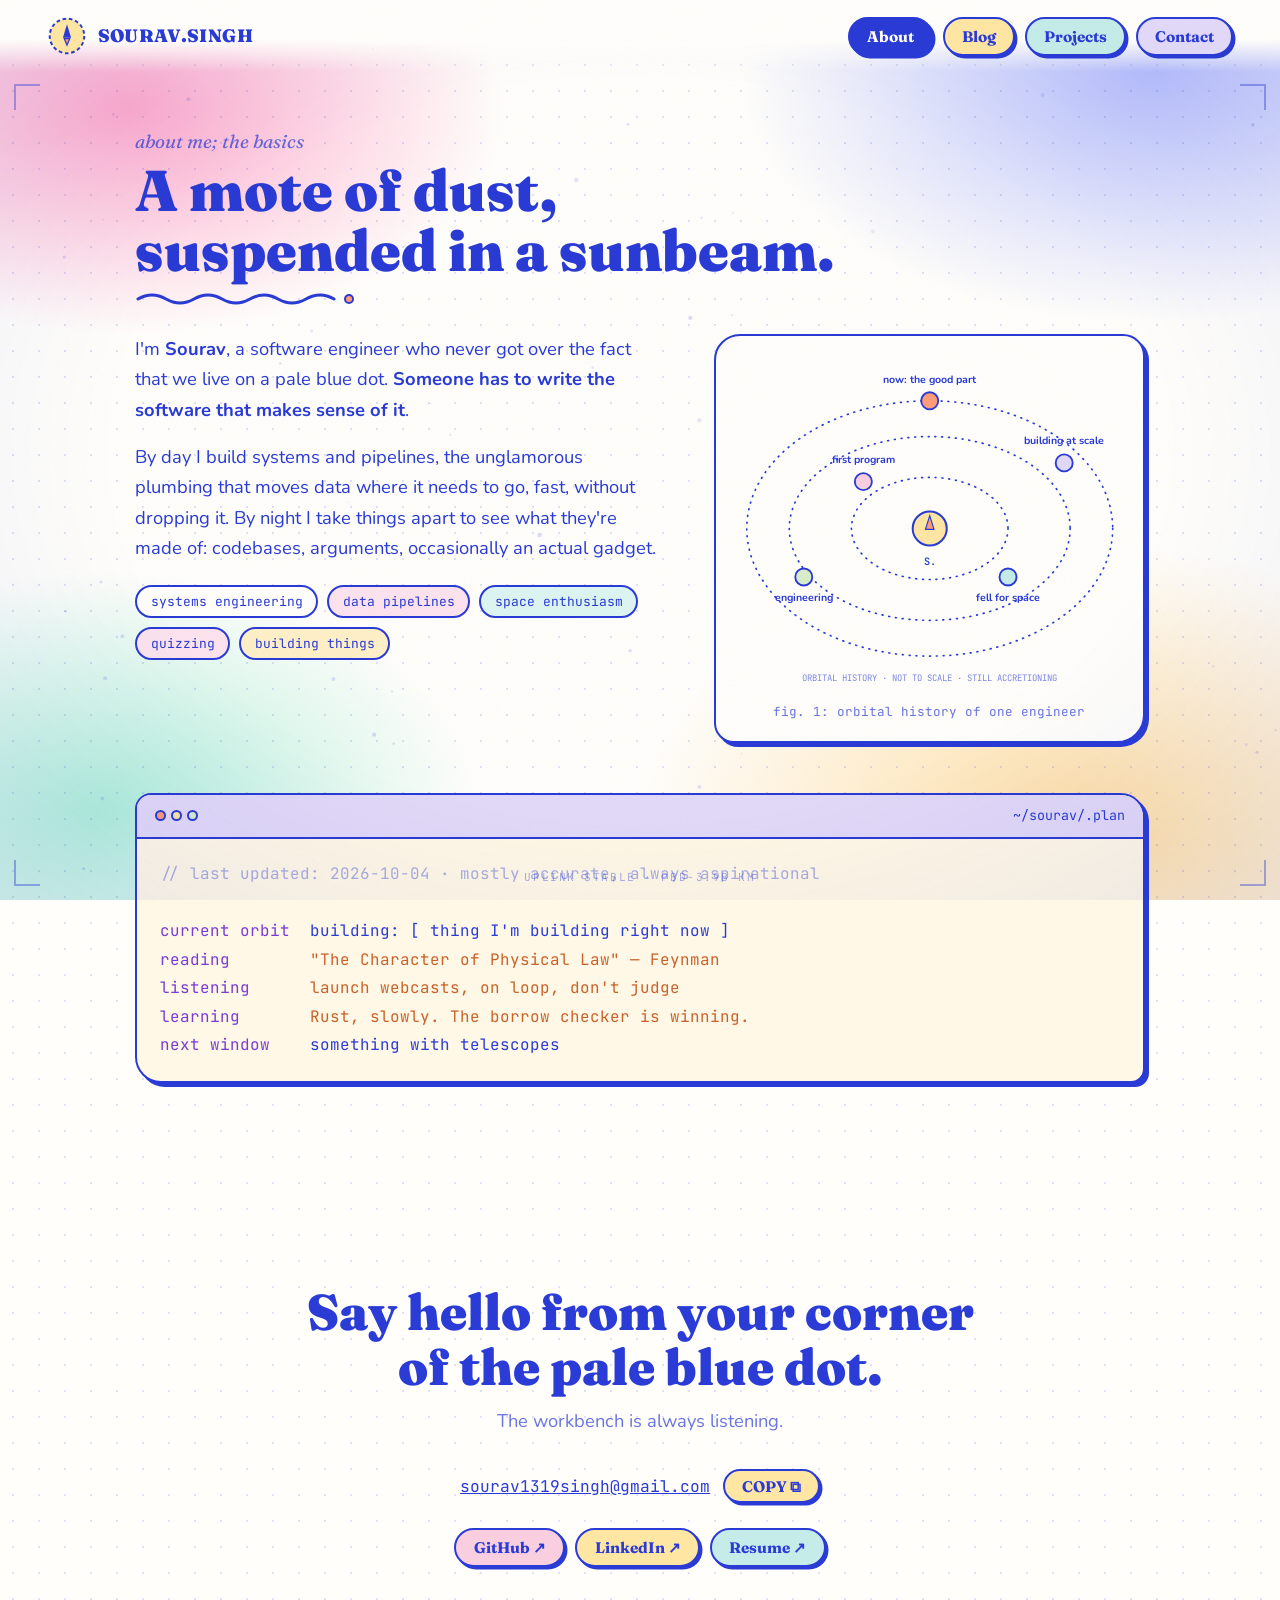
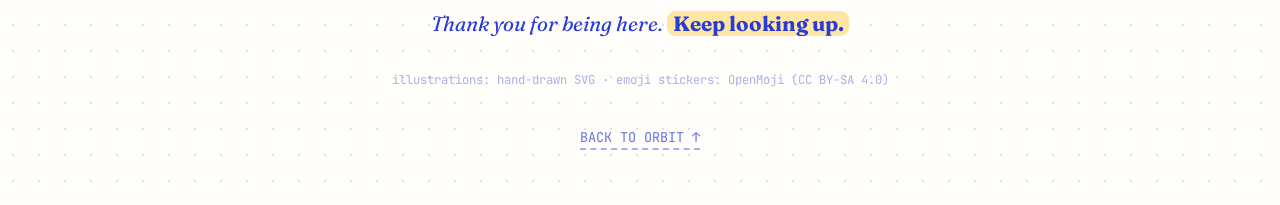
==== commit 98b003b3: "Replace placeholder projects with real case studies: Curie and Kapitsa, built from a deep read of bo" ====
--- a/about.html
+++ b/about.html
@@ -116,7 +116,7 @@
     <button id="copymail">COPY ⧉</button>
   </div>
   <div class="elsewhere rv">
-    <a class="pill p-pink" href="#" rel="noopener">GitHub ↗</a>
+    <a class="pill p-pink" href="https://github.com/randomrandomness441" target="_blank" rel="noopener">GitHub ↗</a>
     <a class="pill" href="#" rel="noopener">LinkedIn ↗</a>
     <a class="pill p-aqua" href="#" rel="noopener">Resume ↗</a>
   </div>
--- a/style.css
+++ b/style.css
@@ -1,6 +1,6 @@
 /* Sourav's workbench — shared styles (riso aesthetic) */
 :root{
-  --paper:#fffdf6; --paper-2:#fbf7ea;
+  --paper:#fffefb; --paper-2:#faf8f2;
   --ink:#2a3bd6;
   --ink-70:rgba(42,59,214,.7); --ink-40:rgba(42,59,214,.4); --ink-15:rgba(42,59,214,.15);
   --pink:#f9cfe0; --pink-2:#fce3ee;
@@ -16,7 +16,15 @@
 *{margin:0;padding:0;box-sizing:border-box}
 html{scroll-behavior:smooth;font-size:112.5%}
 body{background:var(--paper);color:var(--ink);font-family:var(--sans);line-height:1.65;font-size:1.02rem;overflow-x:hidden;
-  background-image:radial-gradient(var(--ink-15) .8px, transparent .8px);background-size:26px 26px}
+  background-image:
+    radial-gradient(var(--ink-15) .8px, transparent .8px),
+    radial-gradient(42% 36% at 10% 12%, rgba(255,90,160,.5), transparent 70%),
+    radial-gradient(46% 40% at 90% 8%, rgba(90,110,255,.42), transparent 70%),
+    radial-gradient(50% 45% at 85% 92%, rgba(255,185,60,.45), transparent 70%),
+    radial-gradient(42% 38% at 8% 90%, rgba(70,220,175,.42), transparent 70%);
+  background-size:26px 26px, 100% 100%, 100% 100%, 100% 100%, 100% 100%;
+  background-repeat:repeat, no-repeat, no-repeat, no-repeat, no-repeat;
+  background-attachment:scroll, fixed, fixed, fixed, fixed}
 ::selection{background:var(--yellow);color:var(--ink)}
 .wob{border-radius:255px 15px 225px 15px/15px 225px 15px 255px}
 .wob2{border-radius:15px 225px 15px 255px/255px 15px 225px 15px}
@@ -31,12 +39,9 @@
 #sky{position:fixed;inset:0;z-index:-1;pointer-events:none}
 #cv{position:absolute;inset:0;width:100%;height:100%}
 
-/* cockpit-monitor atmosphere: scanlines + vignette + HUD corner frame, all above content but non-interactive */
-body::before{content:"";position:fixed;inset:0;z-index:5;pointer-events:none;
-  background:repeating-linear-gradient(to bottom,rgba(42,59,214,.05) 0px,rgba(42,59,214,.05) 1px,transparent 1px,transparent 3px);
-  mix-blend-mode:multiply}
+/* ambient vignette + HUD corner frame, above content but non-interactive */
 body::after{content:"";position:fixed;inset:0;z-index:5;pointer-events:none;
-  background:radial-gradient(ellipse at center,transparent 58%,rgba(42,59,214,.14) 100%)}
+  background:radial-gradient(ellipse at center,transparent 58%,rgba(42,59,214,.08) 100%)}
 .hudframe{position:fixed;inset:0;z-index:6;pointer-events:none}
 .hudframe .hc{position:absolute;width:26px;height:26px;border:2px solid var(--ink);opacity:.4}
 .hudframe .hc.tl{top:84px;left:14px;border-right:none;border-bottom:none}
@@ -45,7 +50,6 @@
 .hudframe .hc.br{bottom:14px;right:14px;border-left:none;border-top:none}
 .hudframe .hreadout{position:absolute;bottom:14px;left:50%;transform:translateX(-50%);font-family:var(--mono);font-size:.62rem;letter-spacing:.14em;color:var(--ink);opacity:.4;white-space:nowrap}
 @media(max-width:860px){.hudframe{display:none}}
-@media(prefers-reduced-motion:reduce){body::before{display:none}}
 
 nav{position:fixed;top:0;left:0;right:0;z-index:50;display:flex;justify-content:space-between;align-items:center;padding:.9rem clamp(1.2rem,4vw,2.6rem);background:linear-gradient(to bottom,var(--paper) 55%,transparent)}
 .stamp{display:flex;align-items:center;gap:.6rem;text-decoration:none;color:var(--ink)}
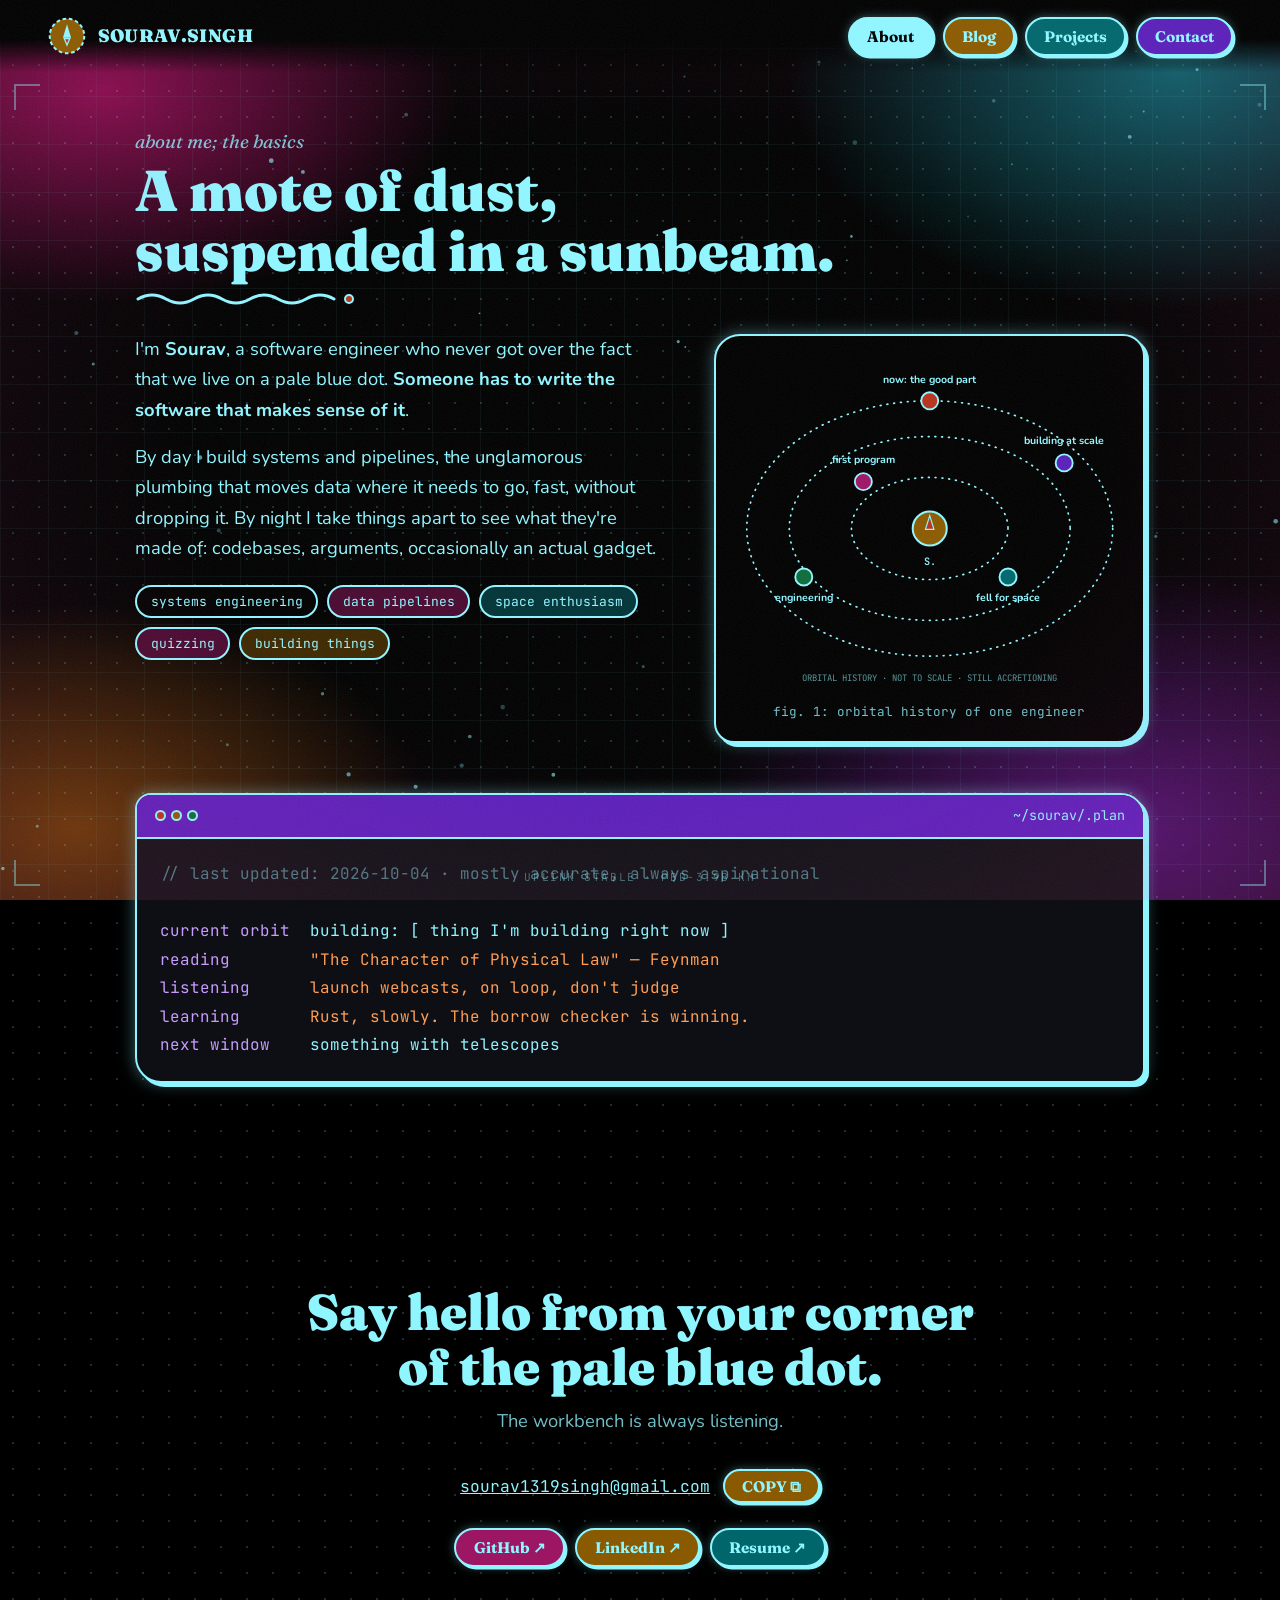
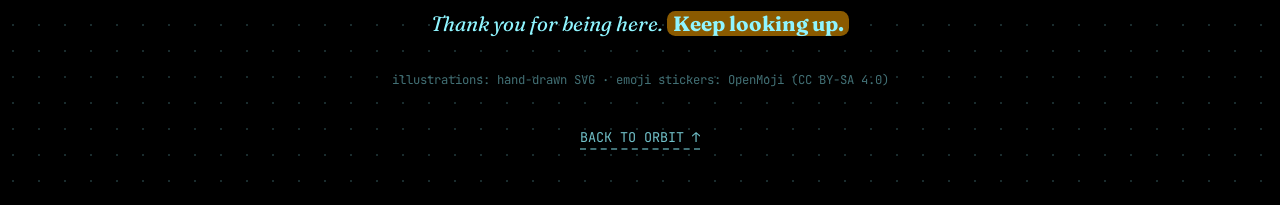
==== commit 9c64f439: "Full cyberpunk reskin: pure black, neon magenta/cyan/purple/amber corner glows, circuit grid pattern" ====
--- a/about.html
+++ b/about.html
@@ -13,9 +13,9 @@
 <body>
 
 <div id="boot" aria-hidden="true">
-  <div>ESTABLISHING UPLINK<span class="blink">_</span></div>
+  <div class="boottitle" data-text="ESTABLISHING UPLINK">ESTABLISHING UPLINK<span class="blink">_</span></div>
   <div class="bar"><i id="bootbar"></i></div>
-  <div id="bootmsg">warming up the workbench…</div>
+  <div id="bootmsg">calibrating optics&hellip;</div>
 </div>
 
 <div class="grain" aria-hidden="true"></div>
--- a/style.css
+++ b/style.css
@@ -1,14 +1,16 @@
 /* Sourav's workbench — shared styles (riso aesthetic) */
 :root{
-  --paper:#fffefb; --paper-2:#faf8f2;
-  --ink:#2a3bd6;
-  --ink-70:rgba(42,59,214,.7); --ink-40:rgba(42,59,214,.4); --ink-15:rgba(42,59,214,.15);
-  --pink:#f9cfe0; --pink-2:#fce3ee;
-  --yellow:#ffe6a3; --yellow-2:#fff0c8;
-  --aqua:#c5ece8; --aqua-2:#ddf5f2;
-  --mint:#d8eecb; --lav:#e2d9f8;
-  --coral:#ff9d7a; --cream:#fff8e6;
-  --hard:4px 4px 0 var(--ink); --hard-s:2.5px 2.5px 0 var(--ink);
+  --paper:#000000; --paper-2:#07070a;
+  --ink:#8ff5ff; --ink-rgb:143,245,255;
+  --ink-70:rgba(143,245,255,.78); --ink-40:rgba(143,245,255,.46); --ink-15:rgba(143,245,255,.18);
+  --pink:#9c1664; --pink-2:#49092f;
+  --yellow:#8a5a00; --yellow-2:#3d2800;
+  --aqua:#00666b; --aqua-2:#013337;
+  --mint:#0d6b3a; --lav:#5a1fb8;
+  --coral:#b8321c; --cream:#0d0f14;
+  --glow:#ff2e9a; --glow-rgb:255,46,154;
+  --hard:4px 4px 0 var(--ink), 0 0 16px rgba(var(--ink-rgb),.4);
+  --hard-s:2.5px 2.5px 0 var(--ink), 0 0 10px rgba(var(--ink-rgb),.35);
   --serif:'Fraunces',Georgia,serif;
   --sans:'Nunito',system-ui,sans-serif;
   --mono:'JetBrains Mono',monospace;
@@ -18,30 +20,40 @@
 body{background:var(--paper);color:var(--ink);font-family:var(--sans);line-height:1.65;font-size:1.02rem;overflow-x:hidden;
   background-image:
     radial-gradient(var(--ink-15) .8px, transparent .8px),
-    radial-gradient(42% 36% at 10% 12%, rgba(255,90,160,.5), transparent 70%),
-    radial-gradient(46% 40% at 90% 8%, rgba(90,110,255,.42), transparent 70%),
-    radial-gradient(50% 45% at 85% 92%, rgba(255,185,60,.45), transparent 70%),
-    radial-gradient(42% 38% at 8% 90%, rgba(70,220,175,.42), transparent 70%);
-  background-size:26px 26px, 100% 100%, 100% 100%, 100% 100%, 100% 100%;
-  background-repeat:repeat, no-repeat, no-repeat, no-repeat, no-repeat;
-  background-attachment:scroll, fixed, fixed, fixed, fixed}
+    repeating-linear-gradient(to right, rgba(var(--ink-rgb),.05) 0px, rgba(var(--ink-rgb),.05) 1px, transparent 1px, transparent 48px),
+    repeating-linear-gradient(to bottom, rgba(var(--ink-rgb),.05) 0px, rgba(var(--ink-rgb),.05) 1px, transparent 1px, transparent 48px),
+    radial-gradient(40% 34% at 8% 10%, rgba(255,20,147,.5), transparent 70%),
+    radial-gradient(44% 38% at 92% 8%, rgba(0,240,255,.4), transparent 70%),
+    radial-gradient(48% 42% at 88% 92%, rgba(176,38,255,.42), transparent 70%),
+    radial-gradient(40% 36% at 6% 92%, rgba(255,140,0,.38), transparent 70%);
+  background-size:26px 26px, 48px 48px, 48px 48px, 100% 100%, 100% 100%, 100% 100%, 100% 100%;
+  background-repeat:repeat, repeat, repeat, no-repeat, no-repeat, no-repeat, no-repeat;
+  background-attachment:scroll, fixed, fixed, fixed, fixed, fixed, fixed}
 ::selection{background:var(--yellow);color:var(--ink)}
 .wob{border-radius:255px 15px 225px 15px/15px 225px 15px 255px}
 .wob2{border-radius:15px 225px 15px 255px/255px 15px 225px 15px}
 
-#boot{position:fixed;inset:0;z-index:100;background:var(--paper);display:flex;flex-direction:column;justify-content:center;align-items:center;gap:1rem;font-family:var(--mono);color:var(--ink);font-size:.9rem;transition:opacity .5s ease}
+#boot{position:fixed;inset:0;z-index:100;background:var(--paper);display:flex;flex-direction:column;justify-content:center;align-items:center;gap:1rem;font-family:var(--mono);color:var(--ink);font-size:.9rem;transition:opacity .15s ease}
 #boot.done{opacity:0;pointer-events:none}
-#boot .bar{width:220px;height:10px;border:2px solid var(--ink);border-radius:99px;overflow:hidden;background:var(--yellow-2)}
-#boot .bar i{display:block;height:100%;width:0;background:var(--yellow);transition:width .18s linear}
+#boot.flicker{opacity:.68}
+#boot .bar{width:220px;height:10px;border:2px solid var(--ink);border-radius:99px;overflow:hidden;background:var(--yellow-2);box-shadow:0 0 14px rgba(var(--glow-rgb),.55)}
+#boot .bar i{display:block;height:100%;width:0;background:var(--glow);transition:width .18s linear}
 #boot .blink{animation:blink 1s steps(1) infinite}
 @keyframes blink{50%{opacity:0}}
+.boottitle{position:relative;font-weight:700;letter-spacing:.1em;font-size:1.05rem;text-shadow:0 0 12px rgba(var(--ink-rgb),.6)}
+.boottitle::before,.boottitle::after{content:attr(data-text);position:absolute;left:0;top:0;width:100%;overflow:hidden;background:var(--paper)}
+.boottitle::before{color:var(--glow);clip-path:inset(0 0 55% 0);transform:translate(-2px,-1px);animation:glitchA 2.6s infinite steps(1)}
+.boottitle::after{color:#00f0ff;clip-path:inset(45% 0 0 0);transform:translate(2px,1px);animation:glitchB 3.1s infinite steps(1)}
+@keyframes glitchA{0%,88%,100%{transform:translate(-2px,-1px);clip-path:inset(0 0 55% 0)}89%{transform:translate(3px,1px);clip-path:inset(10% 0 40% 0)}91%{transform:translate(-4px,2px);clip-path:inset(60% 0 5% 0)}93%{transform:translate(1px,-2px);clip-path:inset(0 0 55% 0)}}
+@keyframes glitchB{0%,86%,100%{transform:translate(2px,1px);clip-path:inset(45% 0 0 0)}87%{transform:translate(-3px,-1px);clip-path:inset(20% 0 50% 0)}90%{transform:translate(4px,2px);clip-path:inset(0 0 70% 0)}92%{transform:translate(-1px,-2px);clip-path:inset(45% 0 0 0)}}
+@media(prefers-reduced-motion:reduce){.boottitle::before,.boottitle::after{display:none}}
 
 #sky{position:fixed;inset:0;z-index:-1;pointer-events:none}
 #cv{position:absolute;inset:0;width:100%;height:100%}
 
 /* ambient vignette + HUD corner frame, above content but non-interactive */
 body::after{content:"";position:fixed;inset:0;z-index:5;pointer-events:none;
-  background:radial-gradient(ellipse at center,transparent 58%,rgba(42,59,214,.08) 100%)}
+  background:radial-gradient(ellipse at center,transparent 50%,rgba(var(--glow-rgb),.10) 100%)}
 .hudframe{position:fixed;inset:0;z-index:6;pointer-events:none}
 .hudframe .hc{position:absolute;width:26px;height:26px;border:2px solid var(--ink);opacity:.4}
 .hudframe .hc.tl{top:84px;left:14px;border-right:none;border-bottom:none}
@@ -69,13 +81,13 @@
 header.hero{min-height:100svh;display:flex;flex-direction:column;justify-content:center;padding-top:5.2rem;position:relative}
 .kicker{font-family:var(--mono);font-size:.78rem;letter-spacing:.2em;color:var(--ink-70);margin-bottom:1rem}
 h1{font-family:var(--serif);font-weight:900;font-size:clamp(2.9rem,8vw,6rem);line-height:.98;letter-spacing:-.01em}
-h1 .yay{display:inline-block;background:var(--yellow);padding:0 .18em;border-radius:.3em .6em .4em .7em;transform:rotate(-2deg)}
+h1 .yay{display:inline-block;background:var(--yellow);padding:0 .18em;border-radius:.3em .6em .4em .7em;transform:rotate(-2deg);box-shadow:0 0 28px rgba(var(--glow-rgb),.35)}
 .hero .sub{margin-top:1.1rem;font-family:var(--serif);font-style:italic;font-size:clamp(1.1rem,2.4vw,1.4rem);color:var(--ink-70);max-width:38rem}
 .hero .sub b{color:var(--ink);font-style:normal;font-weight:700}
 
-.bubble{margin-top:2.2rem;max-width:640px;background:#fff;border:2px solid var(--ink);border-radius:18px 22px 20px 24px;box-shadow:var(--hard);padding:1rem 1.2rem;position:relative;cursor:pointer}
-.bubble::after{content:"";position:absolute;bottom:-14px;left:56px;width:24px;height:24px;background:#fff;border-right:2px solid var(--ink);border-bottom:2px solid var(--ink);transform:rotate(45deg) skew(8deg,8deg)}
-.bubble .who{display:inline-block;font-family:var(--mono);font-size:.68rem;font-weight:600;background:var(--aqua);border:2px solid var(--ink);border-radius:99px;padding:.1rem .7rem;margin-bottom:.5rem}
+.bubble{margin-top:2.2rem;max-width:640px;background:var(--cream);border:2px solid var(--ink);border-radius:18px 22px 20px 24px;box-shadow:var(--hard);padding:1rem 1.2rem;position:relative;cursor:pointer}
+.bubble::after{content:"";position:absolute;bottom:-14px;left:56px;width:24px;height:24px;background:var(--cream);border-right:2px solid var(--ink);border-bottom:2px solid var(--ink);transform:rotate(45deg) skew(8deg,8deg)}
+.bubble .who{display:inline-block;font-family:var(--mono);font-size:.68rem;font-weight:600;background:var(--pink);border:2px solid var(--glow);border-radius:99px;padding:.1rem .7rem;margin-bottom:.5rem;box-shadow:0 0 10px rgba(var(--glow-rgb),.5)}
 .bubble .txt{font-size:1rem;min-height:2.6rem;color:var(--ink)}
 .bubble.typing .txt::after{content:"";display:inline-block;width:2px;height:1em;background:var(--ink);margin-left:2px;vertical-align:-2px;animation:blink .9s steps(1) infinite}
 .bubble .pg{display:flex;align-items:center;gap:.45rem;margin-top:.6rem}
@@ -112,6 +124,7 @@
 .gslot.up{background:var(--yellow-2);border-color:var(--ink);box-shadow:0 0 0 4px rgba(255,230,163,.6)}
 .gslot.hit{transform:scale(1.18)}
 .gslot .gpiece{width:78%;height:78%;display:flex;align-items:center;justify-content:center;transform:scale(0);transition:transform .15s cubic-bezier(.34,1.56,.64,1)}
+.gpiece svg,.gfall svg,.gcard-front svg{filter:invert(1) hue-rotate(180deg)}
 .gslot.up .gpiece{transform:scale(1)}
 .gfloat{position:absolute;font-family:var(--serif);font-weight:900;font-size:1.05rem;color:var(--ink);pointer-events:none;z-index:5;animation:gfloatup .7s ease forwards}
 @keyframes gfloatup{0%{opacity:1;transform:translate(-50%,-50%) scale(.8)}30%{opacity:1;transform:translate(-50%,-160%) scale(1.2)}100%{opacity:0;transform:translate(-50%,-240%) scale(1)}}
@@ -135,7 +148,7 @@
 .scrollcue::after{content:"↓";display:block;text-align:center;font-size:1rem;animation:hop 1.6s ease-in-out infinite}
 @keyframes hop{0%,100%{transform:translateY(0)}50%{transform:translateY(5px)}}
 
-#plutow{position:fixed;bottom:18px;right:18px;z-index:60;max-width:250px;background:#fff;border:2px solid var(--ink);border-radius:16px 20px 18px 22px;box-shadow:var(--hard-s);padding:.8rem .9rem;font-size:.85rem;display:none;cursor:pointer}
+#plutow{position:fixed;bottom:18px;right:18px;z-index:60;max-width:250px;background:var(--cream);border:2px solid var(--ink);border-radius:16px 20px 18px 22px;box-shadow:var(--hard-s);padding:.8rem .9rem;font-size:.85rem;display:none;cursor:pointer}
 #plutow.on{display:block}
 #plutow .who{display:inline-block;font-family:var(--mono);font-size:.64rem;font-weight:600;background:var(--pink);border:2px solid var(--ink);border-radius:99px;padding:.05rem .6rem;margin-bottom:.4rem}
 #plutow button.x{position:absolute;top:-10px;right:-10px;width:24px;height:24px;border:2px solid var(--ink);background:var(--yellow);color:var(--ink);border-radius:50%;font-weight:700;cursor:pointer;box-shadow:var(--hard-s)}
@@ -171,7 +184,7 @@
 .plancard .bar .dots i:nth-child(1){background:var(--coral)}.plancard .bar .dots i:nth-child(2){background:var(--yellow)}.plancard .bar .dots i:nth-child(3){background:var(--mint)}
 .plancard .bar .path{margin-left:auto}
 .plancard pre{padding:1.2rem 1.3rem;overflow-x:auto;font-family:var(--mono);font-size:.88rem;line-height:1.8;color:var(--ink)}
-.plancard .c{color:var(--ink-40)}.plancard .k{color:#7a3bd6}.plancard .v{color:#c9622a}
+.plancard .c{color:var(--ink-40)}.plancard .k{color:#c89bff}.plancard .v{color:#ff9d52}
 
 .bloghead{display:grid;grid-template-columns:1fr auto;gap:1.6rem;align-items:end;margin-bottom:2rem}
 @media(max-width:880px){.bloghead{grid-template-columns:1fr}}
@@ -251,7 +264,7 @@
 .post .body pre code{background:none;padding:0}
 .post .body blockquote{border-left:4px solid var(--ink);padding:.2rem 0 .2rem 1.1rem;margin:1.3rem 0;font-family:var(--serif);font-style:italic;font-size:1.05rem;color:var(--ink-70)}
 .post .memo{border:2px dashed var(--coral);background:var(--pink-2);border-radius:14px 20px 12px 22px;padding:1rem 1.2rem;margin:1.5rem 0;font-family:var(--mono);font-size:.82rem;line-height:1.6}
-.post .memo .flag{display:block;font-family:var(--sans);font-weight:700;font-size:.72rem;letter-spacing:.06em;text-transform:uppercase;color:#c9622a;margin-bottom:.35rem}
+.post .memo .flag{display:block;font-family:var(--sans);font-weight:700;font-size:.72rem;letter-spacing:.06em;text-transform:uppercase;color:#ff9d52;margin-bottom:.35rem}
 .post-nav{margin-top:2.6rem;padding-top:1.4rem;border-top:2px dashed var(--ink-40);display:flex;justify-content:space-between;align-items:center;gap:1rem;flex-wrap:wrap}
 .post-nav a{font-family:var(--serif);font-weight:700;font-size:.88rem;color:var(--ink);text-decoration:none;border:2px solid var(--ink);border-radius:99px;padding:.3rem 1rem;background:var(--paper);box-shadow:var(--hard-s);transition:transform .15s}
 .post-nav a:hover{transform:translate(-2px,-2px);box-shadow:4px 4px 0 var(--ink)}
@@ -270,7 +283,7 @@
 footer .top{display:inline-block;margin-top:2rem;font-family:var(--mono);font-size:.75rem;color:var(--ink-70);text-decoration:none;border-bottom:2px dashed var(--ink-40)}
 footer .top:hover{color:var(--ink)}
 
-#modal{position:fixed;inset:0;z-index:90;display:none;place-items:center;background:rgba(42,59,214,.25);padding:1.5rem}
+#modal{position:fixed;inset:0;z-index:90;display:none;place-items:center;background:rgba(0,0,0,.82);padding:1.5rem}
 #modal.open{display:grid}
 #modal .box{max-width:520px;border:2px solid var(--ink);background:var(--cream);box-shadow:var(--hard);padding:2rem;position:relative;border-radius:18px 26px 20px 28px}
 #modal .box p{font-family:var(--serif);font-style:italic;font-size:1.25rem;line-height:1.55}
@@ -287,6 +300,6 @@
 }
 
 /* riso grain overlay */
-.grain{position:fixed;inset:0;z-index:80;pointer-events:none;opacity:.05;mix-blend-mode:multiply;
+.grain{position:fixed;inset:0;z-index:80;pointer-events:none;opacity:.07;mix-blend-mode:screen;
   background-image:url("data:image/svg+xml,%3Csvg xmlns='http://www.w3.org/2000/svg' width='300' height='300'%3E%3Cfilter id='n'%3E%3CfeTurbulence type='fractalNoise' baseFrequency='0.9' numOctaves='2'/%3E%3C/filter%3E%3Crect width='100%25' height='100%25' filter='url(%23n)'/%3E%3C/svg%3E")}
 footer .credit{margin-top:1.6rem;font-family:var(--mono);font-size:.68rem;color:var(--ink-40)}
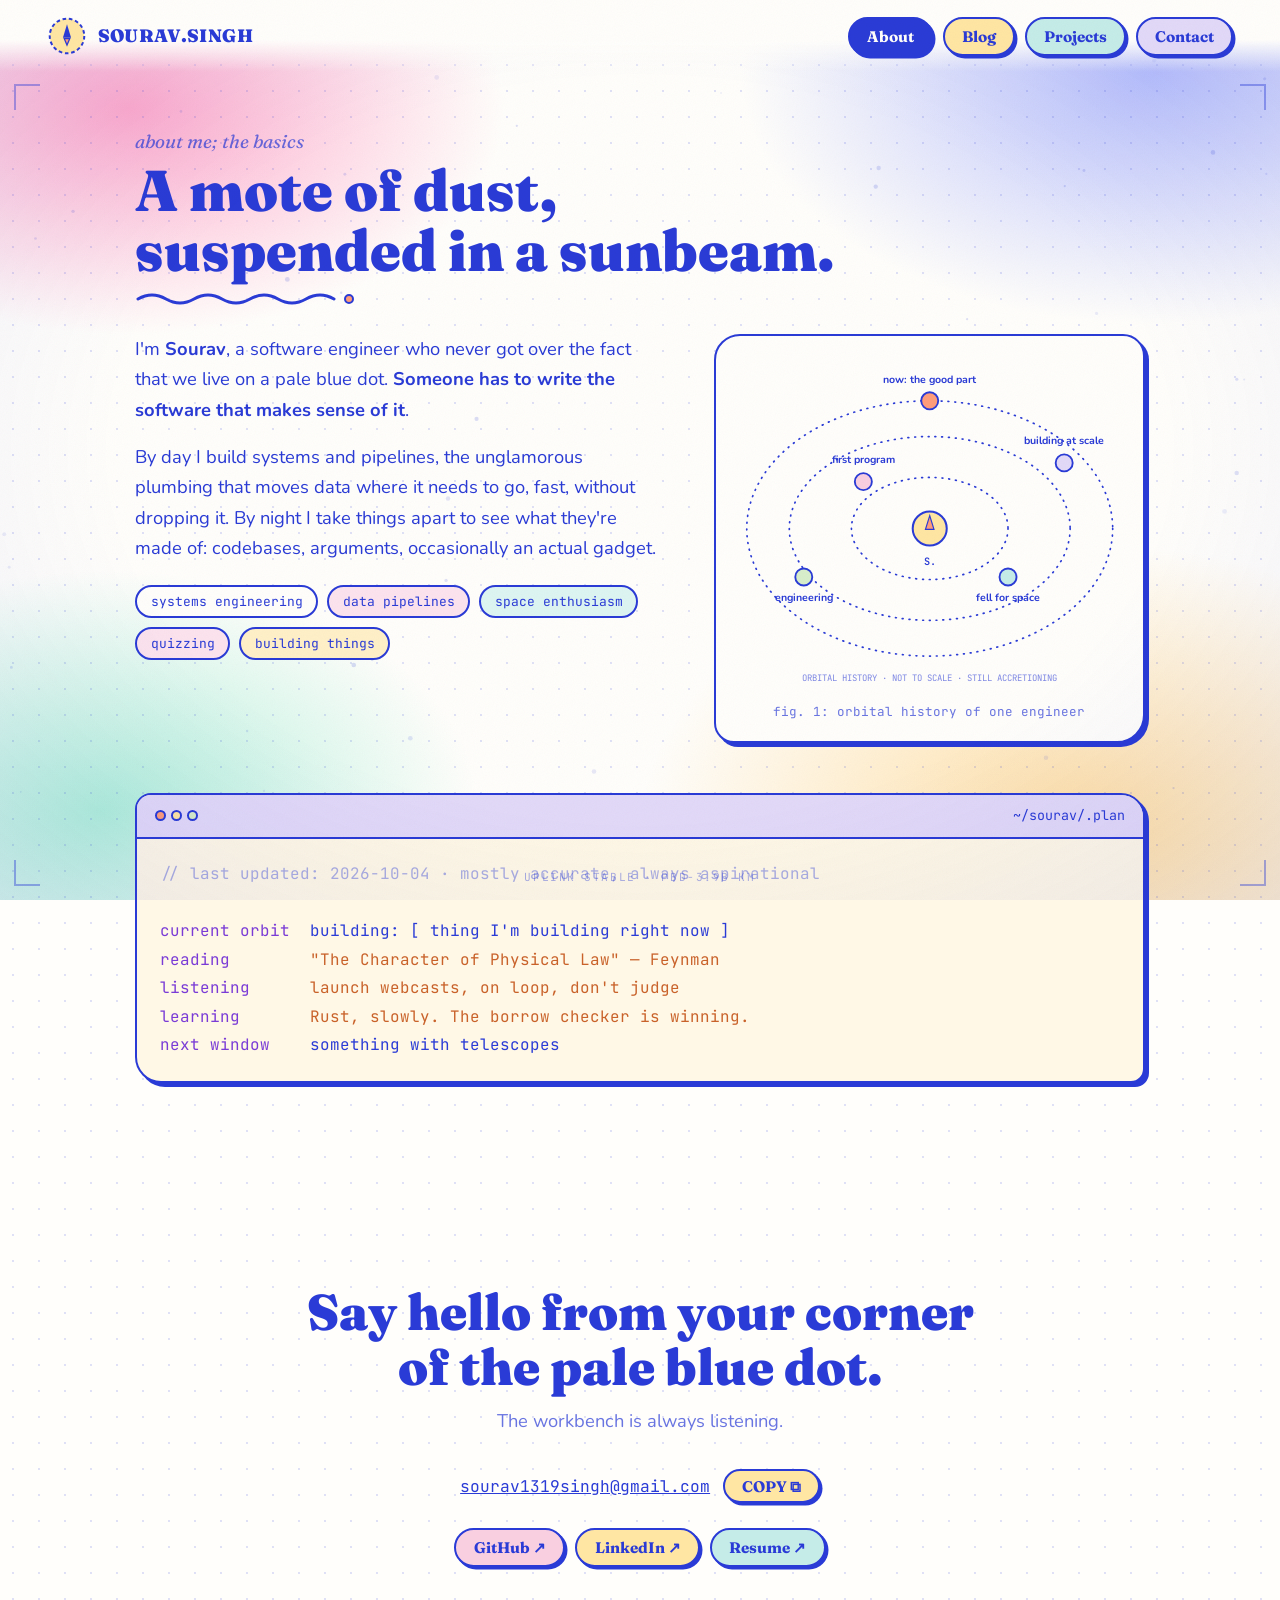
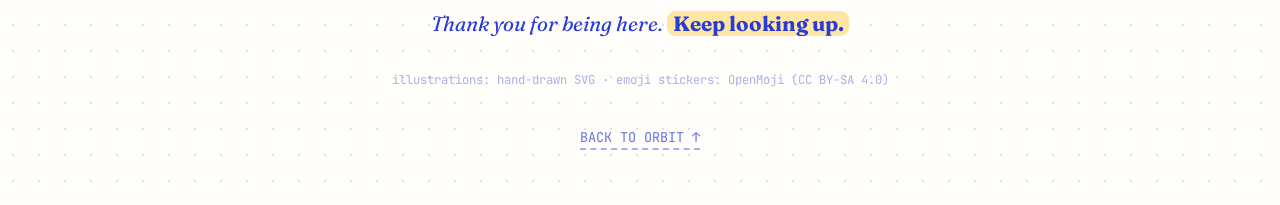
==== commit beddf44d: "Revert "Full cyberpunk reskin: pure black, neon magenta/cyan/purple/amber corner glows, circuit grid" ====
--- a/about.html
+++ b/about.html
@@ -13,9 +13,9 @@
 <body>
 
 <div id="boot" aria-hidden="true">
-  <div class="boottitle" data-text="ESTABLISHING UPLINK">ESTABLISHING UPLINK<span class="blink">_</span></div>
+  <div>ESTABLISHING UPLINK<span class="blink">_</span></div>
   <div class="bar"><i id="bootbar"></i></div>
-  <div id="bootmsg">calibrating optics&hellip;</div>
+  <div id="bootmsg">warming up the workbench…</div>
 </div>
 
 <div class="grain" aria-hidden="true"></div>
--- a/style.css
+++ b/style.css
@@ -1,16 +1,14 @@
 /* Sourav's workbench — shared styles (riso aesthetic) */
 :root{
-  --paper:#000000; --paper-2:#07070a;
-  --ink:#8ff5ff; --ink-rgb:143,245,255;
-  --ink-70:rgba(143,245,255,.78); --ink-40:rgba(143,245,255,.46); --ink-15:rgba(143,245,255,.18);
-  --pink:#9c1664; --pink-2:#49092f;
-  --yellow:#8a5a00; --yellow-2:#3d2800;
-  --aqua:#00666b; --aqua-2:#013337;
-  --mint:#0d6b3a; --lav:#5a1fb8;
-  --coral:#b8321c; --cream:#0d0f14;
-  --glow:#ff2e9a; --glow-rgb:255,46,154;
-  --hard:4px 4px 0 var(--ink), 0 0 16px rgba(var(--ink-rgb),.4);
-  --hard-s:2.5px 2.5px 0 var(--ink), 0 0 10px rgba(var(--ink-rgb),.35);
+  --paper:#fffefb; --paper-2:#faf8f2;
+  --ink:#2a3bd6;
+  --ink-70:rgba(42,59,214,.7); --ink-40:rgba(42,59,214,.4); --ink-15:rgba(42,59,214,.15);
+  --pink:#f9cfe0; --pink-2:#fce3ee;
+  --yellow:#ffe6a3; --yellow-2:#fff0c8;
+  --aqua:#c5ece8; --aqua-2:#ddf5f2;
+  --mint:#d8eecb; --lav:#e2d9f8;
+  --coral:#ff9d7a; --cream:#fff8e6;
+  --hard:4px 4px 0 var(--ink); --hard-s:2.5px 2.5px 0 var(--ink);
   --serif:'Fraunces',Georgia,serif;
   --sans:'Nunito',system-ui,sans-serif;
   --mono:'JetBrains Mono',monospace;
@@ -20,40 +18,30 @@
 body{background:var(--paper);color:var(--ink);font-family:var(--sans);line-height:1.65;font-size:1.02rem;overflow-x:hidden;
   background-image:
     radial-gradient(var(--ink-15) .8px, transparent .8px),
-    repeating-linear-gradient(to right, rgba(var(--ink-rgb),.05) 0px, rgba(var(--ink-rgb),.05) 1px, transparent 1px, transparent 48px),
-    repeating-linear-gradient(to bottom, rgba(var(--ink-rgb),.05) 0px, rgba(var(--ink-rgb),.05) 1px, transparent 1px, transparent 48px),
-    radial-gradient(40% 34% at 8% 10%, rgba(255,20,147,.5), transparent 70%),
-    radial-gradient(44% 38% at 92% 8%, rgba(0,240,255,.4), transparent 70%),
-    radial-gradient(48% 42% at 88% 92%, rgba(176,38,255,.42), transparent 70%),
-    radial-gradient(40% 36% at 6% 92%, rgba(255,140,0,.38), transparent 70%);
-  background-size:26px 26px, 48px 48px, 48px 48px, 100% 100%, 100% 100%, 100% 100%, 100% 100%;
-  background-repeat:repeat, repeat, repeat, no-repeat, no-repeat, no-repeat, no-repeat;
-  background-attachment:scroll, fixed, fixed, fixed, fixed, fixed, fixed}
+    radial-gradient(42% 36% at 10% 12%, rgba(255,90,160,.5), transparent 70%),
+    radial-gradient(46% 40% at 90% 8%, rgba(90,110,255,.42), transparent 70%),
+    radial-gradient(50% 45% at 85% 92%, rgba(255,185,60,.45), transparent 70%),
+    radial-gradient(42% 38% at 8% 90%, rgba(70,220,175,.42), transparent 70%);
+  background-size:26px 26px, 100% 100%, 100% 100%, 100% 100%, 100% 100%;
+  background-repeat:repeat, no-repeat, no-repeat, no-repeat, no-repeat;
+  background-attachment:scroll, fixed, fixed, fixed, fixed}
 ::selection{background:var(--yellow);color:var(--ink)}
 .wob{border-radius:255px 15px 225px 15px/15px 225px 15px 255px}
 .wob2{border-radius:15px 225px 15px 255px/255px 15px 225px 15px}
 
-#boot{position:fixed;inset:0;z-index:100;background:var(--paper);display:flex;flex-direction:column;justify-content:center;align-items:center;gap:1rem;font-family:var(--mono);color:var(--ink);font-size:.9rem;transition:opacity .15s ease}
+#boot{position:fixed;inset:0;z-index:100;background:var(--paper);display:flex;flex-direction:column;justify-content:center;align-items:center;gap:1rem;font-family:var(--mono);color:var(--ink);font-size:.9rem;transition:opacity .5s ease}
 #boot.done{opacity:0;pointer-events:none}
-#boot.flicker{opacity:.68}
-#boot .bar{width:220px;height:10px;border:2px solid var(--ink);border-radius:99px;overflow:hidden;background:var(--yellow-2);box-shadow:0 0 14px rgba(var(--glow-rgb),.55)}
-#boot .bar i{display:block;height:100%;width:0;background:var(--glow);transition:width .18s linear}
+#boot .bar{width:220px;height:10px;border:2px solid var(--ink);border-radius:99px;overflow:hidden;background:var(--yellow-2)}
+#boot .bar i{display:block;height:100%;width:0;background:var(--yellow);transition:width .18s linear}
 #boot .blink{animation:blink 1s steps(1) infinite}
 @keyframes blink{50%{opacity:0}}
-.boottitle{position:relative;font-weight:700;letter-spacing:.1em;font-size:1.05rem;text-shadow:0 0 12px rgba(var(--ink-rgb),.6)}
-.boottitle::before,.boottitle::after{content:attr(data-text);position:absolute;left:0;top:0;width:100%;overflow:hidden;background:var(--paper)}
-.boottitle::before{color:var(--glow);clip-path:inset(0 0 55% 0);transform:translate(-2px,-1px);animation:glitchA 2.6s infinite steps(1)}
-.boottitle::after{color:#00f0ff;clip-path:inset(45% 0 0 0);transform:translate(2px,1px);animation:glitchB 3.1s infinite steps(1)}
-@keyframes glitchA{0%,88%,100%{transform:translate(-2px,-1px);clip-path:inset(0 0 55% 0)}89%{transform:translate(3px,1px);clip-path:inset(10% 0 40% 0)}91%{transform:translate(-4px,2px);clip-path:inset(60% 0 5% 0)}93%{transform:translate(1px,-2px);clip-path:inset(0 0 55% 0)}}
-@keyframes glitchB{0%,86%,100%{transform:translate(2px,1px);clip-path:inset(45% 0 0 0)}87%{transform:translate(-3px,-1px);clip-path:inset(20% 0 50% 0)}90%{transform:translate(4px,2px);clip-path:inset(0 0 70% 0)}92%{transform:translate(-1px,-2px);clip-path:inset(45% 0 0 0)}}
-@media(prefers-reduced-motion:reduce){.boottitle::before,.boottitle::after{display:none}}
 
 #sky{position:fixed;inset:0;z-index:-1;pointer-events:none}
 #cv{position:absolute;inset:0;width:100%;height:100%}
 
 /* ambient vignette + HUD corner frame, above content but non-interactive */
 body::after{content:"";position:fixed;inset:0;z-index:5;pointer-events:none;
-  background:radial-gradient(ellipse at center,transparent 50%,rgba(var(--glow-rgb),.10) 100%)}
+  background:radial-gradient(ellipse at center,transparent 58%,rgba(42,59,214,.08) 100%)}
 .hudframe{position:fixed;inset:0;z-index:6;pointer-events:none}
 .hudframe .hc{position:absolute;width:26px;height:26px;border:2px solid var(--ink);opacity:.4}
 .hudframe .hc.tl{top:84px;left:14px;border-right:none;border-bottom:none}
@@ -81,13 +69,13 @@
 header.hero{min-height:100svh;display:flex;flex-direction:column;justify-content:center;padding-top:5.2rem;position:relative}
 .kicker{font-family:var(--mono);font-size:.78rem;letter-spacing:.2em;color:var(--ink-70);margin-bottom:1rem}
 h1{font-family:var(--serif);font-weight:900;font-size:clamp(2.9rem,8vw,6rem);line-height:.98;letter-spacing:-.01em}
-h1 .yay{display:inline-block;background:var(--yellow);padding:0 .18em;border-radius:.3em .6em .4em .7em;transform:rotate(-2deg);box-shadow:0 0 28px rgba(var(--glow-rgb),.35)}
+h1 .yay{display:inline-block;background:var(--yellow);padding:0 .18em;border-radius:.3em .6em .4em .7em;transform:rotate(-2deg)}
 .hero .sub{margin-top:1.1rem;font-family:var(--serif);font-style:italic;font-size:clamp(1.1rem,2.4vw,1.4rem);color:var(--ink-70);max-width:38rem}
 .hero .sub b{color:var(--ink);font-style:normal;font-weight:700}
 
-.bubble{margin-top:2.2rem;max-width:640px;background:var(--cream);border:2px solid var(--ink);border-radius:18px 22px 20px 24px;box-shadow:var(--hard);padding:1rem 1.2rem;position:relative;cursor:pointer}
-.bubble::after{content:"";position:absolute;bottom:-14px;left:56px;width:24px;height:24px;background:var(--cream);border-right:2px solid var(--ink);border-bottom:2px solid var(--ink);transform:rotate(45deg) skew(8deg,8deg)}
-.bubble .who{display:inline-block;font-family:var(--mono);font-size:.68rem;font-weight:600;background:var(--pink);border:2px solid var(--glow);border-radius:99px;padding:.1rem .7rem;margin-bottom:.5rem;box-shadow:0 0 10px rgba(var(--glow-rgb),.5)}
+.bubble{margin-top:2.2rem;max-width:640px;background:#fff;border:2px solid var(--ink);border-radius:18px 22px 20px 24px;box-shadow:var(--hard);padding:1rem 1.2rem;position:relative;cursor:pointer}
+.bubble::after{content:"";position:absolute;bottom:-14px;left:56px;width:24px;height:24px;background:#fff;border-right:2px solid var(--ink);border-bottom:2px solid var(--ink);transform:rotate(45deg) skew(8deg,8deg)}
+.bubble .who{display:inline-block;font-family:var(--mono);font-size:.68rem;font-weight:600;background:var(--aqua);border:2px solid var(--ink);border-radius:99px;padding:.1rem .7rem;margin-bottom:.5rem}
 .bubble .txt{font-size:1rem;min-height:2.6rem;color:var(--ink)}
 .bubble.typing .txt::after{content:"";display:inline-block;width:2px;height:1em;background:var(--ink);margin-left:2px;vertical-align:-2px;animation:blink .9s steps(1) infinite}
 .bubble .pg{display:flex;align-items:center;gap:.45rem;margin-top:.6rem}
@@ -124,7 +112,6 @@
 .gslot.up{background:var(--yellow-2);border-color:var(--ink);box-shadow:0 0 0 4px rgba(255,230,163,.6)}
 .gslot.hit{transform:scale(1.18)}
 .gslot .gpiece{width:78%;height:78%;display:flex;align-items:center;justify-content:center;transform:scale(0);transition:transform .15s cubic-bezier(.34,1.56,.64,1)}
-.gpiece svg,.gfall svg,.gcard-front svg{filter:invert(1) hue-rotate(180deg)}
 .gslot.up .gpiece{transform:scale(1)}
 .gfloat{position:absolute;font-family:var(--serif);font-weight:900;font-size:1.05rem;color:var(--ink);pointer-events:none;z-index:5;animation:gfloatup .7s ease forwards}
 @keyframes gfloatup{0%{opacity:1;transform:translate(-50%,-50%) scale(.8)}30%{opacity:1;transform:translate(-50%,-160%) scale(1.2)}100%{opacity:0;transform:translate(-50%,-240%) scale(1)}}
@@ -148,7 +135,7 @@
 .scrollcue::after{content:"↓";display:block;text-align:center;font-size:1rem;animation:hop 1.6s ease-in-out infinite}
 @keyframes hop{0%,100%{transform:translateY(0)}50%{transform:translateY(5px)}}
 
-#plutow{position:fixed;bottom:18px;right:18px;z-index:60;max-width:250px;background:var(--cream);border:2px solid var(--ink);border-radius:16px 20px 18px 22px;box-shadow:var(--hard-s);padding:.8rem .9rem;font-size:.85rem;display:none;cursor:pointer}
+#plutow{position:fixed;bottom:18px;right:18px;z-index:60;max-width:250px;background:#fff;border:2px solid var(--ink);border-radius:16px 20px 18px 22px;box-shadow:var(--hard-s);padding:.8rem .9rem;font-size:.85rem;display:none;cursor:pointer}
 #plutow.on{display:block}
 #plutow .who{display:inline-block;font-family:var(--mono);font-size:.64rem;font-weight:600;background:var(--pink);border:2px solid var(--ink);border-radius:99px;padding:.05rem .6rem;margin-bottom:.4rem}
 #plutow button.x{position:absolute;top:-10px;right:-10px;width:24px;height:24px;border:2px solid var(--ink);background:var(--yellow);color:var(--ink);border-radius:50%;font-weight:700;cursor:pointer;box-shadow:var(--hard-s)}
@@ -184,7 +171,7 @@
 .plancard .bar .dots i:nth-child(1){background:var(--coral)}.plancard .bar .dots i:nth-child(2){background:var(--yellow)}.plancard .bar .dots i:nth-child(3){background:var(--mint)}
 .plancard .bar .path{margin-left:auto}
 .plancard pre{padding:1.2rem 1.3rem;overflow-x:auto;font-family:var(--mono);font-size:.88rem;line-height:1.8;color:var(--ink)}
-.plancard .c{color:var(--ink-40)}.plancard .k{color:#c89bff}.plancard .v{color:#ff9d52}
+.plancard .c{color:var(--ink-40)}.plancard .k{color:#7a3bd6}.plancard .v{color:#c9622a}
 
 .bloghead{display:grid;grid-template-columns:1fr auto;gap:1.6rem;align-items:end;margin-bottom:2rem}
 @media(max-width:880px){.bloghead{grid-template-columns:1fr}}
@@ -264,7 +251,7 @@
 .post .body pre code{background:none;padding:0}
 .post .body blockquote{border-left:4px solid var(--ink);padding:.2rem 0 .2rem 1.1rem;margin:1.3rem 0;font-family:var(--serif);font-style:italic;font-size:1.05rem;color:var(--ink-70)}
 .post .memo{border:2px dashed var(--coral);background:var(--pink-2);border-radius:14px 20px 12px 22px;padding:1rem 1.2rem;margin:1.5rem 0;font-family:var(--mono);font-size:.82rem;line-height:1.6}
-.post .memo .flag{display:block;font-family:var(--sans);font-weight:700;font-size:.72rem;letter-spacing:.06em;text-transform:uppercase;color:#ff9d52;margin-bottom:.35rem}
+.post .memo .flag{display:block;font-family:var(--sans);font-weight:700;font-size:.72rem;letter-spacing:.06em;text-transform:uppercase;color:#c9622a;margin-bottom:.35rem}
 .post-nav{margin-top:2.6rem;padding-top:1.4rem;border-top:2px dashed var(--ink-40);display:flex;justify-content:space-between;align-items:center;gap:1rem;flex-wrap:wrap}
 .post-nav a{font-family:var(--serif);font-weight:700;font-size:.88rem;color:var(--ink);text-decoration:none;border:2px solid var(--ink);border-radius:99px;padding:.3rem 1rem;background:var(--paper);box-shadow:var(--hard-s);transition:transform .15s}
 .post-nav a:hover{transform:translate(-2px,-2px);box-shadow:4px 4px 0 var(--ink)}
@@ -283,7 +270,7 @@
 footer .top{display:inline-block;margin-top:2rem;font-family:var(--mono);font-size:.75rem;color:var(--ink-70);text-decoration:none;border-bottom:2px dashed var(--ink-40)}
 footer .top:hover{color:var(--ink)}
 
-#modal{position:fixed;inset:0;z-index:90;display:none;place-items:center;background:rgba(0,0,0,.82);padding:1.5rem}
+#modal{position:fixed;inset:0;z-index:90;display:none;place-items:center;background:rgba(42,59,214,.25);padding:1.5rem}
 #modal.open{display:grid}
 #modal .box{max-width:520px;border:2px solid var(--ink);background:var(--cream);box-shadow:var(--hard);padding:2rem;position:relative;border-radius:18px 26px 20px 28px}
 #modal .box p{font-family:var(--serif);font-style:italic;font-size:1.25rem;line-height:1.55}
@@ -300,6 +287,6 @@
 }
 
 /* riso grain overlay */
-.grain{position:fixed;inset:0;z-index:80;pointer-events:none;opacity:.07;mix-blend-mode:screen;
+.grain{position:fixed;inset:0;z-index:80;pointer-events:none;opacity:.05;mix-blend-mode:multiply;
   background-image:url("data:image/svg+xml,%3Csvg xmlns='http://www.w3.org/2000/svg' width='300' height='300'%3E%3Cfilter id='n'%3E%3CfeTurbulence type='fractalNoise' baseFrequency='0.9' numOctaves='2'/%3E%3C/filter%3E%3Crect width='100%25' height='100%25' filter='url(%23n)'/%3E%3C/svg%3E")}
 footer .credit{margin-top:1.6rem;font-family:var(--mono);font-size:.68rem;color:var(--ink-40)}
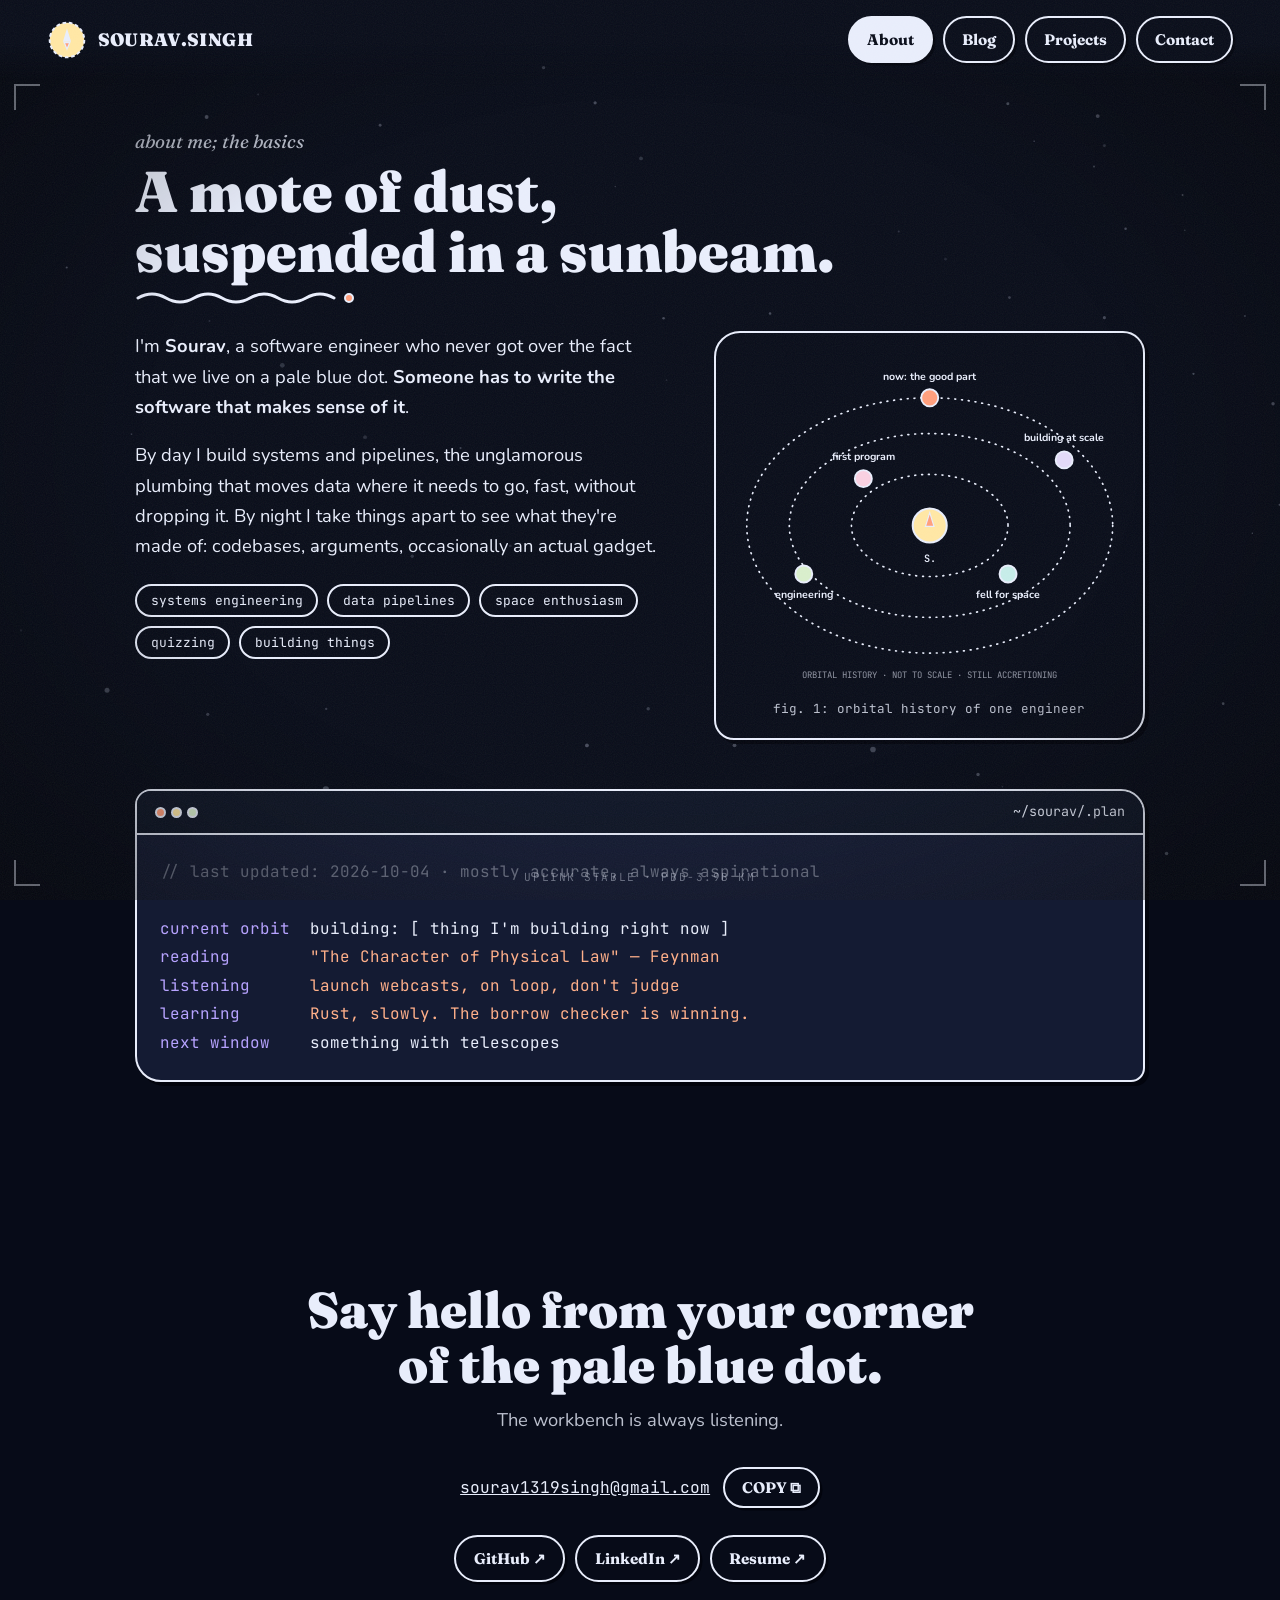
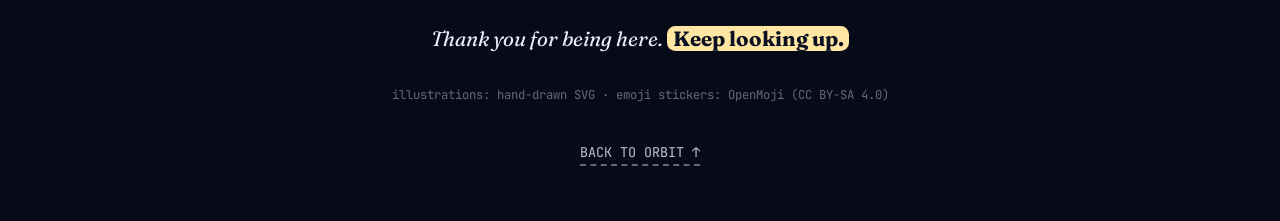
==== commit 4284706b: "Dark Carl Sagan theme: deep-space navy palette, real night-sky starfield, iPhone layout fixes Co-Aut" ====
--- a/about.html
+++ b/about.html
@@ -3,6 +3,7 @@
 <head>
 <meta charset="UTF-8">
 <meta name="viewport" content="width=device-width, initial-scale=1.0">
+<meta name="theme-color" content="#070b18">
 <title>Sourav Singh | About</title>
 <link rel="icon" href="data:image/svg+xml,%3Csvg xmlns='http://www.w3.org/2000/svg' viewBox='0 0 32 32'%3E%3Crect width='32' height='32' rx='7' fill='%23ffe6a3'/%3E%3Cpath d='M16 5l4 13h-8z' fill='%232a3bd6'/%3E%3Cpath d='M13 20h6l-3 6z' fill='%23ff9d7a'/%3E%3C/svg%3E">
 <link rel="preconnect" href="https://fonts.googleapis.com">
--- a/style.css
+++ b/style.css
@@ -1,31 +1,23 @@
-/* Sourav's workbench — shared styles (riso aesthetic) */
+/* Sourav's workbench — shared styles (deep-space / Carl Sagan dark) */
 :root{
-  --paper:#fffefb; --paper-2:#faf8f2;
-  --ink:#2a3bd6;
-  --ink-70:rgba(42,59,214,.7); --ink-40:rgba(42,59,214,.4); --ink-15:rgba(42,59,214,.15);
+  --paper:#070b18; --paper-2:#0e1526;
+  --ink:#e8edfb;
+  --ink-70:rgba(232,237,251,.8); --ink-40:rgba(232,237,251,.42); --ink-15:rgba(232,237,251,.16);
+  --dark:#0a0f22;
   --pink:#f9cfe0; --pink-2:#fce3ee;
-  --yellow:#ffe6a3; --yellow-2:#fff0c8;
+  --yellow:#ffe6a3; --yellow-2:rgba(255,230,163,.13);
   --aqua:#c5ece8; --aqua-2:#ddf5f2;
   --mint:#d8eecb; --lav:#e2d9f8;
-  --coral:#ff9d7a; --cream:#fff8e6;
-  --hard:4px 4px 0 var(--ink); --hard-s:2.5px 2.5px 0 var(--ink);
+  --coral:#ff9d7a; --cream:#141b33;
+  --hard:4px 4px 0 #02040d; --hard-s:2.5px 2.5px 0 #02040d;
   --serif:'Fraunces',Georgia,serif;
   --sans:'Nunito',system-ui,sans-serif;
   --mono:'JetBrains Mono',monospace;
 }
 *{margin:0;padding:0;box-sizing:border-box}
 html{scroll-behavior:smooth;font-size:112.5%}
-body{background:var(--paper);color:var(--ink);font-family:var(--sans);line-height:1.65;font-size:1.02rem;overflow-x:hidden;
-  background-image:
-    radial-gradient(var(--ink-15) .8px, transparent .8px),
-    radial-gradient(42% 36% at 10% 12%, rgba(255,90,160,.5), transparent 70%),
-    radial-gradient(46% 40% at 90% 8%, rgba(90,110,255,.42), transparent 70%),
-    radial-gradient(50% 45% at 85% 92%, rgba(255,185,60,.45), transparent 70%),
-    radial-gradient(42% 38% at 8% 90%, rgba(70,220,175,.42), transparent 70%);
-  background-size:26px 26px, 100% 100%, 100% 100%, 100% 100%, 100% 100%;
-  background-repeat:repeat, no-repeat, no-repeat, no-repeat, no-repeat;
-  background-attachment:scroll, fixed, fixed, fixed, fixed}
-::selection{background:var(--yellow);color:var(--ink)}
+body{background:var(--paper);color:var(--ink);font-family:var(--sans);line-height:1.65;font-size:1.02rem;overflow-x:hidden}
+::selection{background:var(--yellow);color:var(--dark)}
 .wob{border-radius:255px 15px 225px 15px/15px 225px 15px 255px}
 .wob2{border-radius:15px 225px 15px 255px/255px 15px 225px 15px}
 
@@ -41,7 +33,7 @@
 
 /* ambient vignette + HUD corner frame, above content but non-interactive */
 body::after{content:"";position:fixed;inset:0;z-index:5;pointer-events:none;
-  background:radial-gradient(ellipse at center,transparent 58%,rgba(42,59,214,.08) 100%)}
+  background:radial-gradient(ellipse at center,transparent 55%,rgba(0,0,0,.42) 100%)}
 .hudframe{position:fixed;inset:0;z-index:6;pointer-events:none}
 .hudframe .hc{position:absolute;width:26px;height:26px;border:2px solid var(--ink);opacity:.4}
 .hudframe .hc.tl{top:84px;left:14px;border-right:none;border-bottom:none}
@@ -51,15 +43,24 @@
 .hudframe .hreadout{position:absolute;bottom:14px;left:50%;transform:translateX(-50%);font-family:var(--mono);font-size:.62rem;letter-spacing:.14em;color:var(--ink);opacity:.4;white-space:nowrap}
 @media(max-width:860px){.hudframe{display:none}}
 
+/* console telemetry — readouts from the thing PLUTO lives in, not decoration */
+.telemetry{position:fixed;inset:0;z-index:-1;pointer-events:none;font-family:var(--mono);font-size:.68rem;line-height:1.7;color:var(--ink);opacity:.4;letter-spacing:.02em}
+.telemetry .tm{position:absolute;white-space:nowrap}
+.telemetry .tm .lbl{display:block;opacity:.6;letter-spacing:.16em;font-size:.88em;margin-bottom:.1em}
+.telemetry .tm-track{top:128px;left:34px}
+.telemetry .tm-sig{top:100px;right:38px;text-align:right}
+.telemetry .tm-range{bottom:64px;left:28px}
+@media(max-width:1480px){.telemetry{display:none}}
+
 nav{position:fixed;top:0;left:0;right:0;z-index:50;display:flex;justify-content:space-between;align-items:center;padding:.9rem clamp(1.2rem,4vw,2.6rem);background:linear-gradient(to bottom,var(--paper) 55%,transparent)}
 .stamp{display:flex;align-items:center;gap:.6rem;text-decoration:none;color:var(--ink)}
 .stamp svg{display:block}
 .stamp span{font-family:var(--serif);font-weight:900;font-size:1rem;letter-spacing:.02em}
 nav .links{display:flex;gap:.55rem;flex-wrap:wrap}
-.pill{font-family:var(--serif);font-weight:700;font-size:.85rem;color:var(--ink);text-decoration:none;border:2px solid var(--ink);padding:.28rem .95rem;background:var(--yellow);box-shadow:var(--hard-s);border-radius:99px;transition:transform .15s,box-shadow .15s;display:inline-block}
+.pill{font-family:var(--serif);font-weight:700;font-size:.85rem;color:var(--ink);text-decoration:none;border:2px solid var(--ink);padding:.5rem .95rem;background:var(--paper);box-shadow:var(--hard-s);border-radius:99px;transition:transform .15s,box-shadow .15s;display:inline-block}
 .pill:hover{transform:translate(-2px,-2px);box-shadow:4px 4px 0 var(--ink)}
 .pill:active{transform:translate(1px,1px);box-shadow:1px 1px 0 var(--ink)}
-.pill.p-pink{background:var(--pink)}.pill.p-aqua{background:var(--aqua)}.pill.p-lav{background:var(--lav)}.pill.p-mint{background:var(--mint)}
+.pill.p-pink,.pill.p-aqua,.pill.p-lav,.pill.p-mint{background:var(--paper)}
 .pill.ghost{background:var(--paper)}
 .pill[aria-current="page"]{background:var(--ink);color:var(--paper)}
 
@@ -69,13 +70,13 @@
 header.hero{min-height:100svh;display:flex;flex-direction:column;justify-content:center;padding-top:5.2rem;position:relative}
 .kicker{font-family:var(--mono);font-size:.78rem;letter-spacing:.2em;color:var(--ink-70);margin-bottom:1rem}
 h1{font-family:var(--serif);font-weight:900;font-size:clamp(2.9rem,8vw,6rem);line-height:.98;letter-spacing:-.01em}
-h1 .yay{display:inline-block;background:var(--yellow);padding:0 .18em;border-radius:.3em .6em .4em .7em;transform:rotate(-2deg)}
-.hero .sub{margin-top:1.1rem;font-family:var(--serif);font-style:italic;font-size:clamp(1.1rem,2.4vw,1.4rem);color:var(--ink-70);max-width:38rem}
+h1 .yay{display:inline-block;background:var(--yellow);color:var(--dark);padding:0 .18em;border-radius:.3em .6em .4em .7em;transform:rotate(-2deg)}
+.hero .sub{margin-top:1rem;font-family:var(--serif);font-style:italic;font-size:clamp(1.1rem,2.4vw,1.4rem);color:var(--ink-70);max-width:38rem}
 .hero .sub b{color:var(--ink);font-style:normal;font-weight:700}
 
-.bubble{margin-top:2.2rem;max-width:640px;background:#fff;border:2px solid var(--ink);border-radius:18px 22px 20px 24px;box-shadow:var(--hard);padding:1rem 1.2rem;position:relative;cursor:pointer}
-.bubble::after{content:"";position:absolute;bottom:-14px;left:56px;width:24px;height:24px;background:#fff;border-right:2px solid var(--ink);border-bottom:2px solid var(--ink);transform:rotate(45deg) skew(8deg,8deg)}
-.bubble .who{display:inline-block;font-family:var(--mono);font-size:.68rem;font-weight:600;background:var(--aqua);border:2px solid var(--ink);border-radius:99px;padding:.1rem .7rem;margin-bottom:.5rem}
+.bubble{margin-top:2.25rem;max-width:640px;background:var(--paper-2);border:2px solid var(--ink);border-radius:18px 22px 20px 24px;box-shadow:var(--hard);padding:1rem 1.2rem;position:relative;cursor:pointer}
+.bubble::after{content:"";position:absolute;bottom:-14px;left:56px;width:24px;height:24px;background:var(--paper-2);border-right:2px solid var(--ink);border-bottom:2px solid var(--ink);transform:rotate(45deg) skew(8deg,8deg)}
+.bubble .who{display:inline-block;font-family:var(--mono);font-size:.68rem;font-weight:600;background:var(--paper);border:2px solid var(--ink);border-radius:99px;padding:.1rem .7rem;margin-bottom:.5rem}
 .bubble .txt{font-size:1rem;min-height:2.6rem;color:var(--ink)}
 .bubble.typing .txt::after{content:"";display:inline-block;width:2px;height:1em;background:var(--ink);margin-left:2px;vertical-align:-2px;animation:blink .9s steps(1) infinite}
 .bubble .pg{display:flex;align-items:center;gap:.45rem;margin-top:.6rem}
@@ -84,7 +85,7 @@
 .bubble .pg .dots i.on{background:var(--ink)}
 .bubble .pg .cnt{font-family:var(--mono);font-size:.7rem;color:var(--ink-70);margin-left:auto}
 
-.bench-wrap{margin-top:2.4rem;position:relative}
+.bench-wrap{margin-top:2.5rem;position:relative}
 .bench{position:relative;border:2px solid var(--ink);background:linear-gradient(to bottom,var(--paper) 0%,var(--yellow-2) 100%);border-radius:24px 28px 22px 26px;box-shadow:var(--hard);overflow:hidden;padding:1rem clamp(.8rem,3vw,1.6rem) 1.3rem}
 .bench-controls{display:flex;justify-content:space-between;align-items:center;margin-top:.8rem;gap:.6rem;flex-wrap:wrap}
 .bench-controls .benchnote{font-family:var(--mono);font-size:.72rem;color:var(--ink-70);white-space:nowrap}
@@ -96,13 +97,13 @@
 /* ---------- games ---------- */
 .gtop{display:flex;justify-content:space-between;align-items:center;gap:.6rem;margin-bottom:.8rem;flex-wrap:wrap}
 .gtabs{display:flex;gap:.45rem;flex-wrap:wrap}
-.gtab{font-family:var(--serif);font-weight:700;font-size:.82rem;border:2px solid var(--ink);background:var(--paper);color:var(--ink);border-radius:99px;padding:.3rem .9rem;cursor:pointer;box-shadow:var(--hard-s);transition:transform .15s,box-shadow .15s}
+.gtab{font-family:var(--serif);font-weight:700;font-size:.82rem;border:2px solid var(--ink);background:var(--paper);color:var(--ink);border-radius:99px;padding:.5rem .9rem;cursor:pointer;box-shadow:var(--hard-s);transition:transform .15s,box-shadow .15s}
 .gtab:hover{transform:translate(-2px,-2px);box-shadow:4px 4px 0 var(--ink)}
 .gtab.on{background:var(--ink);color:var(--paper)}
 .ghud{display:flex;justify-content:space-between;align-items:center;gap:.6rem;margin-bottom:.9rem;font-family:var(--mono);flex-wrap:wrap}
 .ghud .gstat{display:flex;gap:.9rem}
 .ghud .gstat b{font-family:var(--mono);font-size:.82rem;background:var(--paper);border:2px solid var(--ink);border-radius:99px;padding:.2rem .8rem;display:inline-block}
-#gstart{font-family:var(--serif);font-weight:700;font-size:.85rem;border:2px solid var(--ink);background:var(--coral);color:var(--ink);border-radius:99px;padding:.3rem 1.1rem;cursor:pointer;box-shadow:var(--hard-s);transition:transform .15s,box-shadow .15s}
+#gstart{font-family:var(--serif);font-weight:700;font-size:.85rem;border:2px solid var(--ink);background:var(--coral);color:var(--dark);border-radius:99px;padding:.5rem 1.1rem;cursor:pointer;box-shadow:var(--hard-s);transition:transform .15s,box-shadow .15s}
 #gstart:hover{transform:translate(-2px,-2px);box-shadow:4px 4px 0 var(--ink)}
 #gstart:disabled{opacity:.55;cursor:default;transform:none;box-shadow:var(--hard-s)}
 .gstage{position:relative;min-height:260px}
@@ -120,7 +121,7 @@
 .cstage{position:relative;height:260px;border:2px dashed var(--ink-40);border-radius:14px;background:var(--paper-2);overflow:hidden}
 .gfall{position:absolute;top:-54px;width:50px;height:50px;cursor:pointer}
 
-.mgrid{display:grid;grid-template-columns:repeat(6,1fr);gap:.6rem;max-width:620px;margin:0 auto}
+.mgrid{display:grid;grid-template-columns:repeat(6,1fr);gap:.5rem;max-width:620px;margin:0 auto}
 @media(max-width:640px){.mgrid{grid-template-columns:repeat(4,1fr)}}
 .gcard{aspect-ratio:1;border:none;background:none;cursor:pointer;padding:0;perspective:600px}
 .gcard.matched{cursor:default}
@@ -135,43 +136,42 @@
 .scrollcue::after{content:"↓";display:block;text-align:center;font-size:1rem;animation:hop 1.6s ease-in-out infinite}
 @keyframes hop{0%,100%{transform:translateY(0)}50%{transform:translateY(5px)}}
 
-#plutow{position:fixed;bottom:18px;right:18px;z-index:60;max-width:250px;background:#fff;border:2px solid var(--ink);border-radius:16px 20px 18px 22px;box-shadow:var(--hard-s);padding:.8rem .9rem;font-size:.85rem;display:none;cursor:pointer}
+#plutow{position:fixed;bottom:18px;right:18px;z-index:60;max-width:250px;background:var(--paper-2);border:2px solid var(--ink);border-radius:16px 20px 18px 22px;box-shadow:var(--hard-s);padding:.8rem .9rem;font-size:.85rem;display:none;cursor:pointer}
 #plutow.on{display:block}
-#plutow .who{display:inline-block;font-family:var(--mono);font-size:.64rem;font-weight:600;background:var(--pink);border:2px solid var(--ink);border-radius:99px;padding:.05rem .6rem;margin-bottom:.4rem}
-#plutow button.x{position:absolute;top:-10px;right:-10px;width:24px;height:24px;border:2px solid var(--ink);background:var(--yellow);color:var(--ink);border-radius:50%;font-weight:700;cursor:pointer;box-shadow:var(--hard-s)}
+#plutow .who{display:inline-block;font-family:var(--mono);font-size:.64rem;font-weight:600;background:var(--paper);border:2px solid var(--ink);border-radius:99px;padding:.05rem .6rem;margin-bottom:.4rem}
+#plutow button.x{position:absolute;top:-10px;right:-10px;width:24px;height:24px;border:2px solid var(--ink);background:var(--coral);color:var(--dark);border-radius:50%;font-weight:700;cursor:pointer;box-shadow:var(--hard-s)}
 
 /* sections */
 section{padding:clamp(3.6rem,8vw,6rem) 0;position:relative}
 .eyebrow{font-family:var(--serif);font-style:italic;font-size:1.05rem;color:var(--ink-70)}
-h2{font-family:var(--serif);font-weight:900;font-size:clamp(2rem,4.6vw,3.2rem);line-height:1.04;margin:.2rem 0 .6rem}
-.squig{display:block;margin:.4rem 0 1.6rem}
-.lead{color:var(--ink-70);max-width:42rem;margin-bottom:2.2rem}
+h2{font-family:var(--serif);font-weight:900;font-size:clamp(2rem,4.6vw,3.2rem);line-height:1.04;margin:.25rem 0 .5rem}
+.squig{display:block;margin:.5rem 0 1.5rem}
+.lead{color:var(--ink-70);max-width:42rem;margin-bottom:2.25rem}
 
 .about-grid{display:grid;grid-template-columns:1.1fr .9fr;gap:clamp(1.6rem,4vw,3.4rem);align-items:start}
 @media(max-width:880px){.about-grid{grid-template-columns:1fr}}
-.about-copy p{margin-bottom:.95rem}
+.about-copy p{margin-bottom:1rem}
 .about-copy p strong{font-weight:700}
-.chips{display:flex;flex-wrap:wrap;gap:.5rem;margin-top:1.2rem}
+.chips{display:flex;flex-wrap:wrap;gap:.5rem;margin-top:1.25rem}
 .chips span{font-family:var(--mono);font-size:.72rem;border:2px solid var(--ink);border-radius:99px;padding:.22rem .75rem;background:var(--paper)}
-.chips span:nth-child(2n){background:var(--pink-2)}.chips span:nth-child(3n){background:var(--aqua-2)}.chips span:nth-child(5n){background:var(--yellow-2)}
 
 .orbitcard{border:2px solid var(--ink);background:var(--paper);box-shadow:var(--hard);padding:1rem;border-radius:26px 22px 28px 20px}
 .orbitcard svg{width:100%;height:auto;display:block}
 .orbitcard .cap{font-family:var(--mono);font-size:.7rem;color:var(--ink-70);text-align:center;margin-top:.4rem}
 
-.qcard{margin-top:1.2rem;border:2px solid var(--ink);background:var(--cream);box-shadow:var(--hard);padding:1.1rem 1.4rem;border-radius:14px 22px 16px 24px}
-.qcard .tag{display:inline-block;font-family:var(--serif);font-weight:700;font-size:.78rem;border:2px solid var(--ink);border-radius:99px;padding:.12rem .8rem;background:var(--aqua);margin-bottom:.6rem}
+.qcard{margin-top:1.25rem;border:2px solid var(--ink);background:var(--cream);box-shadow:var(--hard);padding:1rem 1.5rem;border-radius:14px 22px 16px 24px}
+.qcard .tag{display:inline-block;font-family:var(--serif);font-weight:700;font-size:.78rem;border:2px solid var(--ink);border-radius:99px;padding:.12rem .8rem;background:var(--paper);margin-bottom:.5rem}
 .qcard blockquote{font-family:var(--serif);font-style:italic;font-size:clamp(1.15rem,2.6vw,1.45rem);line-height:1.45}
 .qcard cite{display:block;margin-top:.5rem;font-style:normal;font-family:var(--mono);font-size:.78rem;color:var(--ink-70)}
 
-.plancard{margin-top:2.8rem;border:2px solid var(--ink);box-shadow:var(--hard);border-radius:16px 24px 14px 26px;overflow:hidden;background:var(--cream)}
-.plancard .bar{display:flex;align-items:center;gap:.6rem;padding:.55rem 1rem;background:var(--lav);border-bottom:2px solid var(--ink);font-family:var(--mono);font-size:.74rem}
+.plancard{margin-top:2.75rem;border:2px solid var(--ink);box-shadow:var(--hard);border-radius:16px 24px 14px 26px;overflow:hidden;background:var(--cream)}
+.plancard .bar{display:flex;align-items:center;gap:.6rem;padding:.55rem 1rem;background:var(--paper-2);border-bottom:2px solid var(--ink);font-family:var(--mono);font-size:.74rem}
 .plancard .bar .dots{display:flex;gap:5px}
 .plancard .bar .dots i{width:11px;height:11px;border-radius:50%;border:2px solid var(--ink)}
 .plancard .bar .dots i:nth-child(1){background:var(--coral)}.plancard .bar .dots i:nth-child(2){background:var(--yellow)}.plancard .bar .dots i:nth-child(3){background:var(--mint)}
 .plancard .bar .path{margin-left:auto}
-.plancard pre{padding:1.2rem 1.3rem;overflow-x:auto;font-family:var(--mono);font-size:.88rem;line-height:1.8;color:var(--ink)}
-.plancard .c{color:var(--ink-40)}.plancard .k{color:#7a3bd6}.plancard .v{color:#c9622a}
+.plancard pre{padding:1.25rem 1.25rem;overflow-x:auto;font-family:var(--mono);font-size:.88rem;line-height:1.8;color:var(--ink)}
+.plancard .c{color:var(--ink-40)}.plancard .k{color:#b7a3ff}.plancard .v{color:#ffb08a}
 
 .bloghead{display:grid;grid-template-columns:1fr auto;gap:1.6rem;align-items:end;margin-bottom:2rem}
 @media(max-width:880px){.bloghead{grid-template-columns:1fr}}
@@ -180,10 +180,7 @@
 .notes{display:grid;gap:1rem}
 .note{display:grid;grid-template-columns:54px 1fr auto;gap:1rem;align-items:center;border:2px solid var(--ink);background:var(--paper);box-shadow:var(--hard);border-radius:18px 26px 16px 24px;padding:1rem 1.2rem;text-decoration:none;color:var(--ink);transition:transform .15s,box-shadow .15s}
 .note:hover{transform:translate(-2px,-2px);box-shadow:6px 6px 0 var(--ink)}
-.note .icon{width:44px;height:44px;border:2px solid var(--ink);border-radius:48% 52% 45% 55%;display:grid;place-items:center;background:var(--aqua)}
-.note:nth-child(7n+2) .icon{background:var(--pink)}.note:nth-child(7n+3) .icon{background:var(--yellow)}
-.note:nth-child(7n+4) .icon{background:var(--mint)}.note:nth-child(7n+5) .icon{background:var(--lav)}
-.note:nth-child(7n+6) .icon{background:var(--coral)}.note:nth-child(7n+7) .icon{background:var(--pink-2)}
+.note .icon{width:44px;height:44px;border:2px solid var(--ink);border-radius:48% 52% 45% 55%;display:grid;place-items:center;background:var(--paper-2)}
 .note .no{font-family:var(--mono);font-size:.72rem;color:var(--ink-70)}
 .note .t{font-family:var(--serif);font-weight:700;font-size:1.12rem}
 .note .t small{display:block;font-family:var(--sans);font-weight:400;font-size:.85rem;color:var(--ink-70);margin-top:.1rem}
@@ -191,18 +188,15 @@
 @media(max-width:640px){.note{grid-template-columns:1fr;gap:.5rem}}
 
 /* featured work — scattered card board */
-.board{display:grid;grid-template-columns:1fr 1fr;gap:2.6rem 2rem;margin-top:1rem}
-@media(max-width:820px){.board{grid-template-columns:1fr;gap:2.2rem}}
+.board{display:grid;grid-template-columns:1fr 1fr;gap:2.5rem 2rem;margin-top:1rem}
+@media(max-width:820px){.board{grid-template-columns:1fr;gap:2.25rem}}
 
 .pcard{position:relative;border:2px solid var(--ink);background:var(--paper);box-shadow:var(--hard);border-radius:22px 16px 26px 18px;padding:1rem;transition:transform .2s ease,box-shadow .2s ease}
 .pcard:hover{transform:translateY(-4px);box-shadow:7px 7px 0 var(--ink);z-index:2}
 
 .pcard .pin{position:absolute;top:-11px;left:30px;width:20px;height:20px;border-radius:50%;background:var(--coral);border:2px solid var(--ink);box-shadow:var(--hard-s)}
-.pcard:nth-child(2n) .pin{background:var(--mint)}
-.pcard:nth-child(3n) .pin{background:var(--aqua)}
-
-.pcard .mock{display:flex;flex-direction:column;align-items:center;justify-content:center;gap:.5rem;aspect-ratio:16/10;border:2px dashed var(--ink-40);border-radius:14px;background:linear-gradient(155deg,var(--pink-2),var(--lav));color:var(--ink-70);font-family:var(--mono);font-size:.72rem;letter-spacing:.03em;text-decoration:none}
-.pcard:nth-child(2n) .mock{background:linear-gradient(155deg,var(--aqua-2),var(--yellow-2))}
+
+.pcard .mock{display:flex;flex-direction:column;align-items:center;justify-content:center;gap:.5rem;aspect-ratio:16/10;border:2px dashed var(--ink-40);border-radius:14px;background:linear-gradient(155deg,var(--paper),var(--paper-2));color:var(--ink-70);font-family:var(--mono);font-size:.72rem;letter-spacing:.03em;text-decoration:none}
 .pcard .mock:hover{color:var(--ink)}
 
 .pinfo{margin-top:.95rem}
@@ -218,18 +212,17 @@
 @media(max-width:880px){.cs{grid-template-columns:1fr}}
 .rail{position:sticky;top:90px;display:flex;flex-direction:column;gap:.5rem;border-right:2px dashed var(--ink-40);padding-right:1rem}
 @media(max-width:880px){.rail{position:static;flex-direction:row;flex-wrap:wrap;border-right:none;padding-right:0;border-bottom:2px dashed var(--ink-40);padding-bottom:.8rem}}
-.rail a{font-family:var(--serif);font-weight:700;font-size:.92rem;color:var(--ink);text-decoration:none;border:2px solid var(--ink);border-radius:99px;padding:.25rem .9rem;background:var(--paper);box-shadow:var(--hard-s);transition:transform .15s}
+.rail a{font-family:var(--serif);font-weight:700;font-size:.92rem;color:var(--ink);text-decoration:none;border:2px solid var(--ink);border-radius:99px;padding:.5rem .9rem;background:var(--paper);box-shadow:var(--hard-s);transition:transform .15s}
 .rail a:hover{transform:translate(-2px,-2px)}
-.rail a.on{background:var(--lav)}
-.cs h3.big{font-family:var(--serif);font-weight:900;font-size:clamp(1.5rem,3.4vw,2.2rem);margin:1.8rem 0 .4rem}
-.cs .body p{margin:.8rem 0;max-width:46rem}
-.cs .body .eyebrow{margin-top:2.2rem;display:block}
-ul.resolve{list-style:none;max-width:46rem;margin:.8rem 0}
-ul.resolve li{border:2px dashed var(--ink-40);border-radius:12px 18px 10px 16px;padding:.5rem .9rem;margin:.4rem 0;font-size:.92rem}
+.rail a.on{background:var(--ink);color:var(--paper)}
+.cs h3.big{font-family:var(--serif);font-weight:900;font-size:clamp(1.5rem,3.4vw,2.2rem);margin:1.75rem 0 .5rem}
+.cs .body p{margin:.75rem 0;max-width:46rem}
+.cs .body .eyebrow{margin-top:2.25rem;display:block}
+ul.resolve{list-style:none;max-width:46rem;margin:.75rem 0}
+ul.resolve li{border:2px dashed var(--ink-40);border-radius:12px 18px 10px 16px;padding:.5rem .9rem;margin:.5rem 0;font-size:.92rem}
 ul.resolve li b{font-family:var(--mono);font-size:.78rem}
-.mockcards{display:grid;grid-template-columns:repeat(auto-fit,minmax(180px,1fr));gap:.8rem;margin:1rem 0}
-.mockcards .mc{border:2px solid var(--ink);border-radius:16px 12px 18px 14px;padding:1rem;background:linear-gradient(160deg,var(--pink-2),var(--lav));box-shadow:var(--hard-s);min-height:120px;display:flex;flex-direction:column;justify-content:flex-end;gap:.2rem}
-.mockcards .mc:nth-child(2n){background:linear-gradient(160deg,var(--aqua-2),var(--yellow-2))}
+.mockcards{display:grid;grid-template-columns:repeat(auto-fit,minmax(180px,1fr));gap:.75rem;margin:1rem 0}
+.mockcards .mc{border:2px solid var(--ink);border-radius:16px 12px 18px 14px;padding:1rem;background:linear-gradient(160deg,var(--paper),var(--paper-2));box-shadow:var(--hard-s);min-height:120px;display:flex;flex-direction:column;justify-content:flex-end;gap:.2rem}
 .mockcards .mc b{font-family:var(--serif);font-size:.98rem}
 .mockcards .mc small{font-size:.8rem;color:var(--ink-70)}
 
@@ -242,40 +235,40 @@
 .post .dek{font-family:var(--serif);font-style:italic;font-size:1.1rem;color:var(--ink-70);margin-bottom:2rem;max-width:40rem}
 .post .body p{margin:1rem 0;line-height:1.75}
 .post .body strong{font-weight:700}
-.post .body table{width:100%;border-collapse:collapse;margin:1.4rem 0;font-size:.88rem}
+.post .body table{width:100%;border-collapse:collapse;margin:1.5rem 0;font-size:.88rem}
 .post .body th,.post .body td{border:2px solid var(--ink);padding:.45rem .7rem;text-align:left;vertical-align:top}
 .post .body th{background:var(--yellow-2);font-family:var(--serif);font-weight:700}
 .post .body tbody tr:nth-child(2n){background:var(--paper-2)}
-.post .body pre{background:var(--cream);border:2px solid var(--ink);border-radius:12px 16px 10px 14px;padding:1rem 1.2rem;overflow-x:auto;font-family:var(--mono);font-size:.85rem;line-height:1.65;margin:1.3rem 0;box-shadow:var(--hard-s)}
+.post .body pre{background:var(--cream);border:2px solid var(--ink);border-radius:12px 16px 10px 14px;padding:1rem 1.25rem;overflow-x:auto;font-family:var(--mono);font-size:.85rem;line-height:1.65;margin:1.25rem 0;box-shadow:var(--hard-s)}
 .post .body code{font-family:var(--mono);font-size:.88em;background:var(--yellow-2);padding:.05rem .35rem;border-radius:5px}
 .post .body pre code{background:none;padding:0}
-.post .body blockquote{border-left:4px solid var(--ink);padding:.2rem 0 .2rem 1.1rem;margin:1.3rem 0;font-family:var(--serif);font-style:italic;font-size:1.05rem;color:var(--ink-70)}
-.post .memo{border:2px dashed var(--coral);background:var(--pink-2);border-radius:14px 20px 12px 22px;padding:1rem 1.2rem;margin:1.5rem 0;font-family:var(--mono);font-size:.82rem;line-height:1.6}
-.post .memo .flag{display:block;font-family:var(--sans);font-weight:700;font-size:.72rem;letter-spacing:.06em;text-transform:uppercase;color:#c9622a;margin-bottom:.35rem}
-.post-nav{margin-top:2.6rem;padding-top:1.4rem;border-top:2px dashed var(--ink-40);display:flex;justify-content:space-between;align-items:center;gap:1rem;flex-wrap:wrap}
-.post-nav a{font-family:var(--serif);font-weight:700;font-size:.88rem;color:var(--ink);text-decoration:none;border:2px solid var(--ink);border-radius:99px;padding:.3rem 1rem;background:var(--paper);box-shadow:var(--hard-s);transition:transform .15s}
+.post .body blockquote{border-left:4px solid var(--ink);padding:.2rem 0 .2rem 1.1rem;margin:1.25rem 0;font-family:var(--serif);font-style:italic;font-size:1.05rem;color:var(--ink-70)}
+.post .memo{border:2px dashed var(--coral);background:var(--cream);border-radius:14px 20px 12px 22px;padding:1rem 1.25rem;margin:1.5rem 0;font-family:var(--mono);font-size:.82rem;line-height:1.6}
+.post .memo .flag{display:block;font-family:var(--sans);font-weight:700;font-size:.72rem;letter-spacing:.06em;text-transform:uppercase;color:#ffb08a;margin-bottom:.35rem}
+.post-nav{margin-top:2.5rem;padding-top:1.5rem;border-top:2px dashed var(--ink-40);display:flex;justify-content:space-between;align-items:center;gap:1rem;flex-wrap:wrap}
+.post-nav a{font-family:var(--serif);font-weight:700;font-size:.88rem;color:var(--ink);text-decoration:none;border:2px solid var(--ink);border-radius:99px;padding:.5rem 1rem;background:var(--paper);box-shadow:var(--hard-s);transition:transform .15s}
 .post-nav a:hover{transform:translate(-2px,-2px);box-shadow:4px 4px 0 var(--ink)}
 .post-nav .all{margin:0 auto}
 
 footer{padding:clamp(3.5rem,8vw,5.5rem) 0 3rem;text-align:center}
 footer .big{font-family:var(--serif);font-weight:900;font-size:clamp(1.8rem,4.5vw,2.8rem);line-height:1.1;margin-bottom:.6rem}
-footer .sub{color:var(--ink-70);margin-bottom:1.8rem}
-.mailrow{display:flex;justify-content:center;align-items:center;gap:.7rem;flex-wrap:wrap;margin-bottom:1.4rem;font-family:var(--mono);font-size:.9rem}
+footer .sub{color:var(--ink-70);margin-bottom:1.75rem}
+.mailrow{display:flex;justify-content:center;align-items:center;gap:.7rem;flex-wrap:wrap;margin-bottom:1.5rem;font-family:var(--mono);font-size:.9rem}
 .mailrow a{color:var(--ink)}
-#copymail{font-family:var(--serif);font-weight:700;font-size:.85rem;background:var(--yellow);border:2px solid var(--ink);color:var(--ink);padding:.3rem .95rem;border-radius:99px;cursor:pointer;box-shadow:var(--hard-s)}
+#copymail{font-family:var(--serif);font-weight:700;font-size:.85rem;background:var(--paper);border:2px solid var(--ink);color:var(--ink);padding:.5rem .95rem;border-radius:99px;cursor:pointer;box-shadow:var(--hard-s)}
 #copymail:hover{transform:translate(-2px,-2px);box-shadow:4px 4px 0 var(--ink)}
-.elsewhere{display:flex;justify-content:center;gap:.6rem;flex-wrap:wrap;margin-bottom:2.2rem}
+.elsewhere{display:flex;justify-content:center;gap:.6rem;flex-wrap:wrap;margin-bottom:2.25rem}
 .signoff{font-family:var(--serif);font-style:italic;font-size:1.15rem}
-.signoff b{font-style:normal;background:var(--yellow);padding:0 .25em;border-radius:.4em}
+.signoff b{font-style:normal;background:var(--yellow);color:var(--dark);padding:0 .25em;border-radius:.4em}
 footer .top{display:inline-block;margin-top:2rem;font-family:var(--mono);font-size:.75rem;color:var(--ink-70);text-decoration:none;border-bottom:2px dashed var(--ink-40)}
 footer .top:hover{color:var(--ink)}
 
-#modal{position:fixed;inset:0;z-index:90;display:none;place-items:center;background:rgba(42,59,214,.25);padding:1.5rem}
+#modal{position:fixed;inset:0;z-index:90;display:none;place-items:center;background:rgba(2,4,13,.62);padding:1.5rem}
 #modal.open{display:grid}
 #modal .box{max-width:520px;border:2px solid var(--ink);background:var(--cream);box-shadow:var(--hard);padding:2rem;position:relative;border-radius:18px 26px 20px 28px}
 #modal .box p{font-family:var(--serif);font-style:italic;font-size:1.25rem;line-height:1.55}
 #modal .box cite{display:block;margin-top:1rem;font-style:normal;font-family:var(--mono);font-size:.75rem;color:var(--ink-70)}
-#modal .box button{position:absolute;top:-12px;right:-12px;width:28px;height:28px;border:2px solid var(--ink);background:var(--coral);color:var(--ink);font-weight:700;border-radius:50%;cursor:pointer;box-shadow:var(--hard-s)}
+#modal .box button{position:absolute;top:-12px;right:-12px;width:28px;height:28px;border:2px solid var(--ink);background:var(--coral);color:var(--dark);font-weight:700;border-radius:50%;cursor:pointer;box-shadow:var(--hard-s)}
 
 .rv{opacity:0;transform:translateY(20px);transition:opacity .6s ease,transform .6s ease}
 .rv.in{opacity:1;transform:none}
@@ -287,6 +280,21 @@
 }
 
 /* riso grain overlay */
-.grain{position:fixed;inset:0;z-index:80;pointer-events:none;opacity:.05;mix-blend-mode:multiply;
+.grain{position:fixed;inset:0;z-index:80;pointer-events:none;opacity:.07;mix-blend-mode:screen;
   background-image:url("data:image/svg+xml,%3Csvg xmlns='http://www.w3.org/2000/svg' width='300' height='300'%3E%3Cfilter id='n'%3E%3CfeTurbulence type='fractalNoise' baseFrequency='0.9' numOctaves='2'/%3E%3C/filter%3E%3Crect width='100%25' height='100%25' filter='url(%23n)'/%3E%3C/svg%3E")}
 footer .credit{margin-top:1.6rem;font-family:var(--mono);font-size:.68rem;color:var(--ink-40)}
+
+/* ---------- small screens ---------- */
+@media(max-width:700px){
+  nav{flex-wrap:wrap;gap:.45rem .7rem;padding:.7rem 1rem}
+  .stamp span{font-size:.9rem}
+  nav .links{gap:.4rem}
+  .pill{font-size:.78rem;padding:.42rem .75rem}
+  header.hero{padding-top:10rem}
+  main>section{padding-top:9.5rem !important}
+  #plutow{max-width:200px;font-size:.78rem;bottom:12px;right:12px}
+  .post .body table{display:block;overflow-x:auto}
+  .scrollcue{display:none}
+}
+body{-webkit-tap-highlight-color:transparent}
+:focus-visible{outline:3px solid var(--yellow);outline-offset:2px}
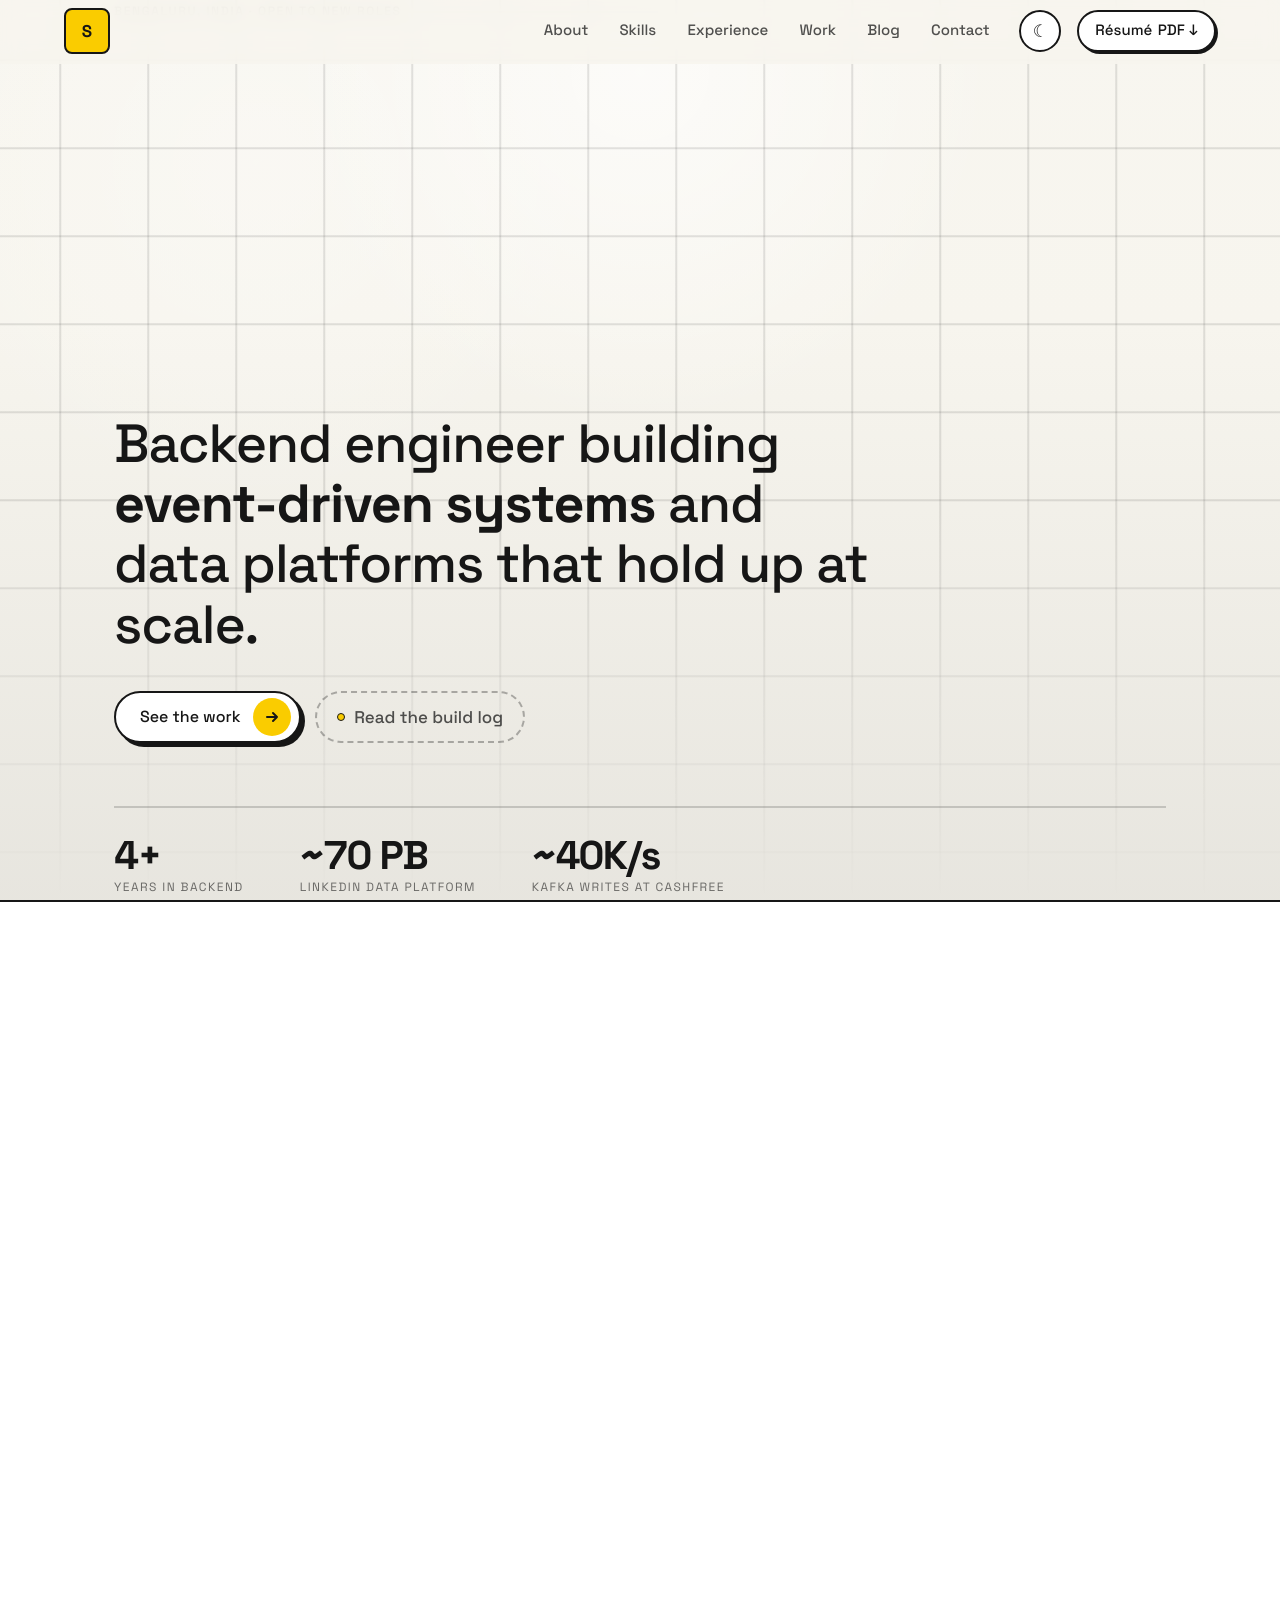
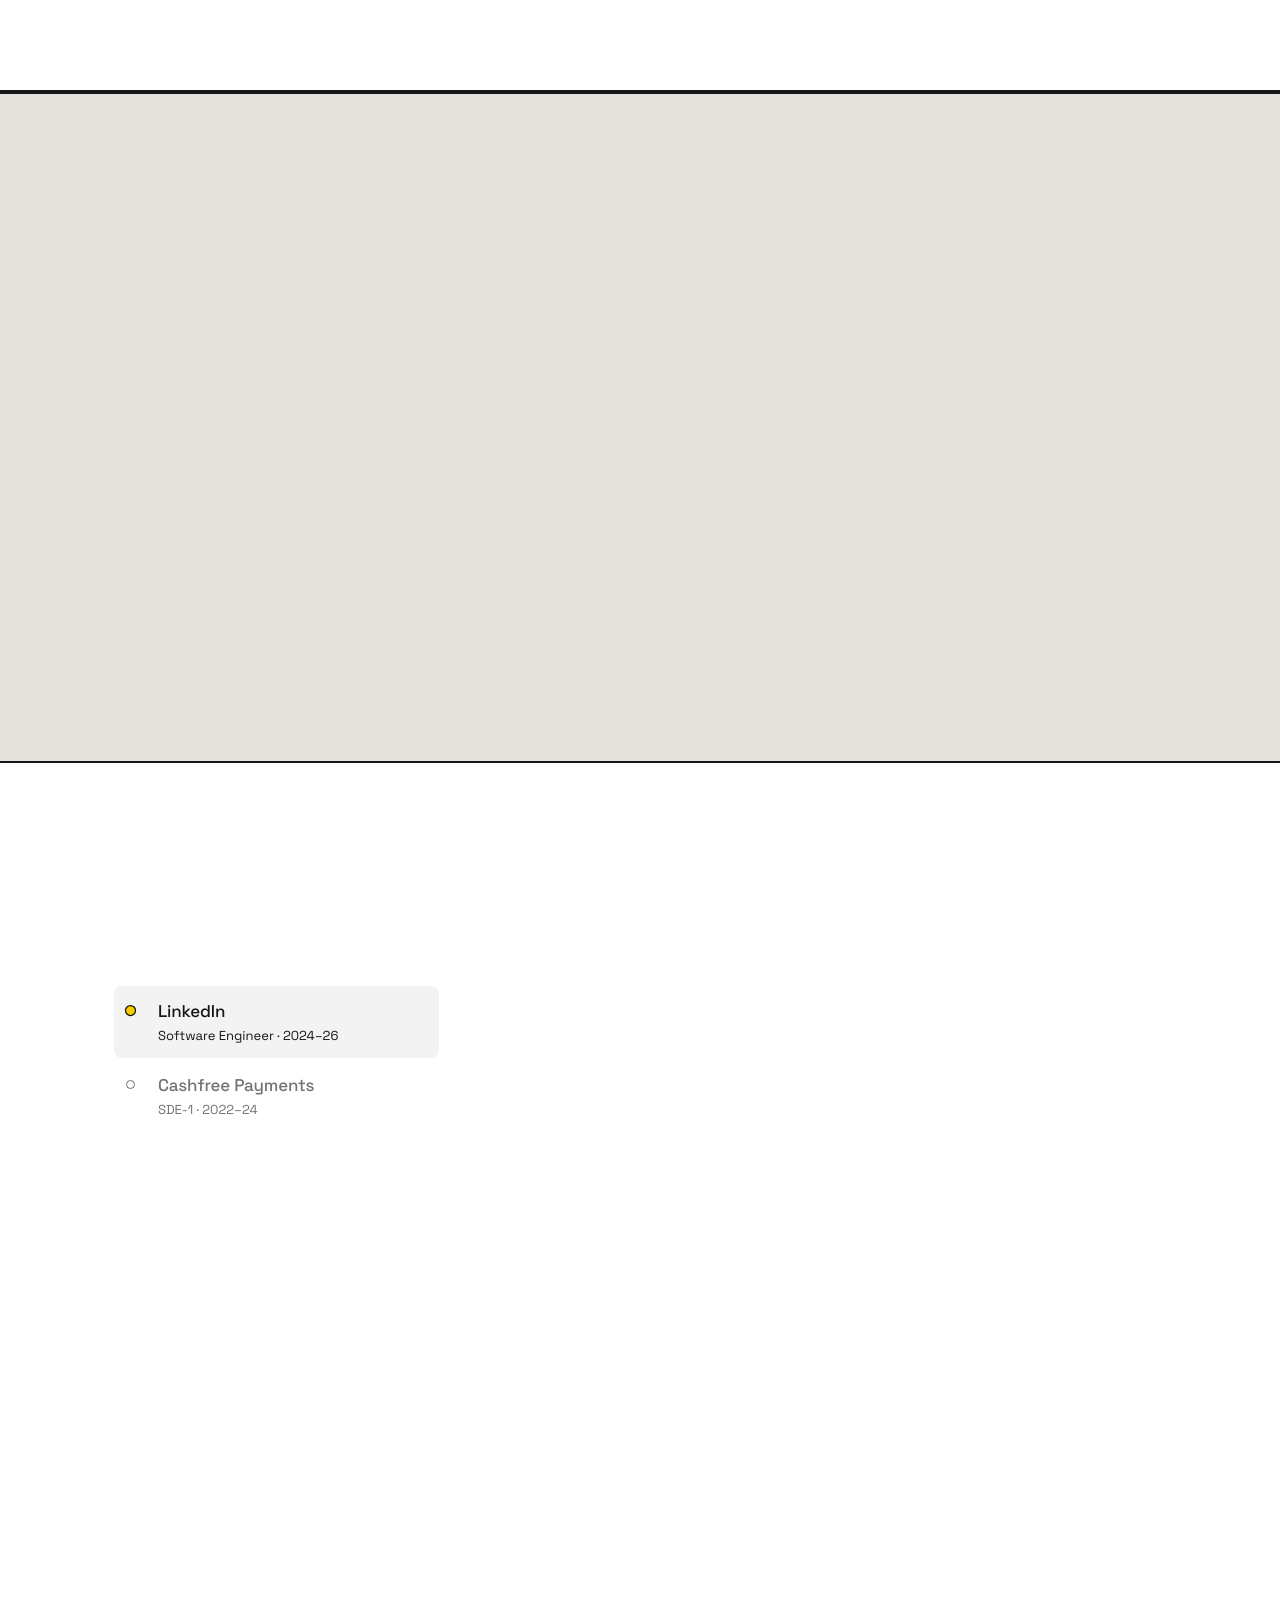
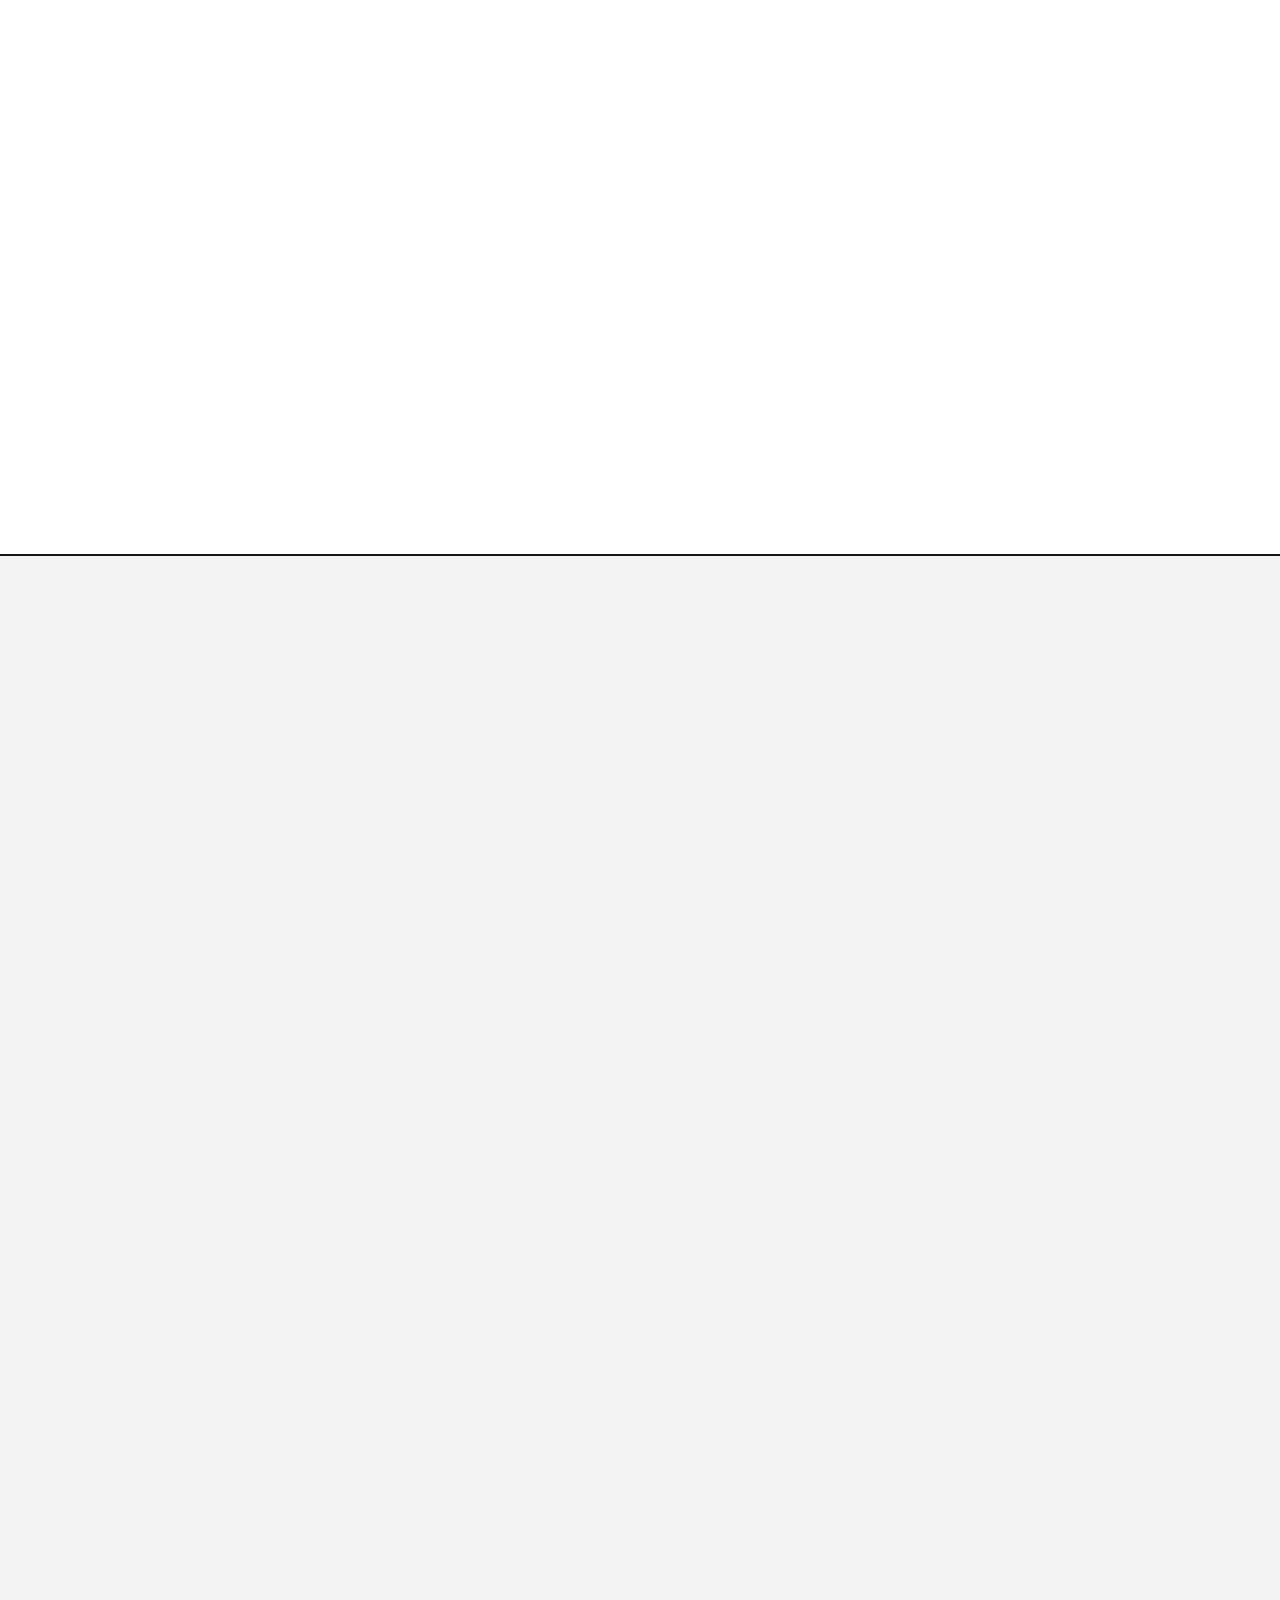
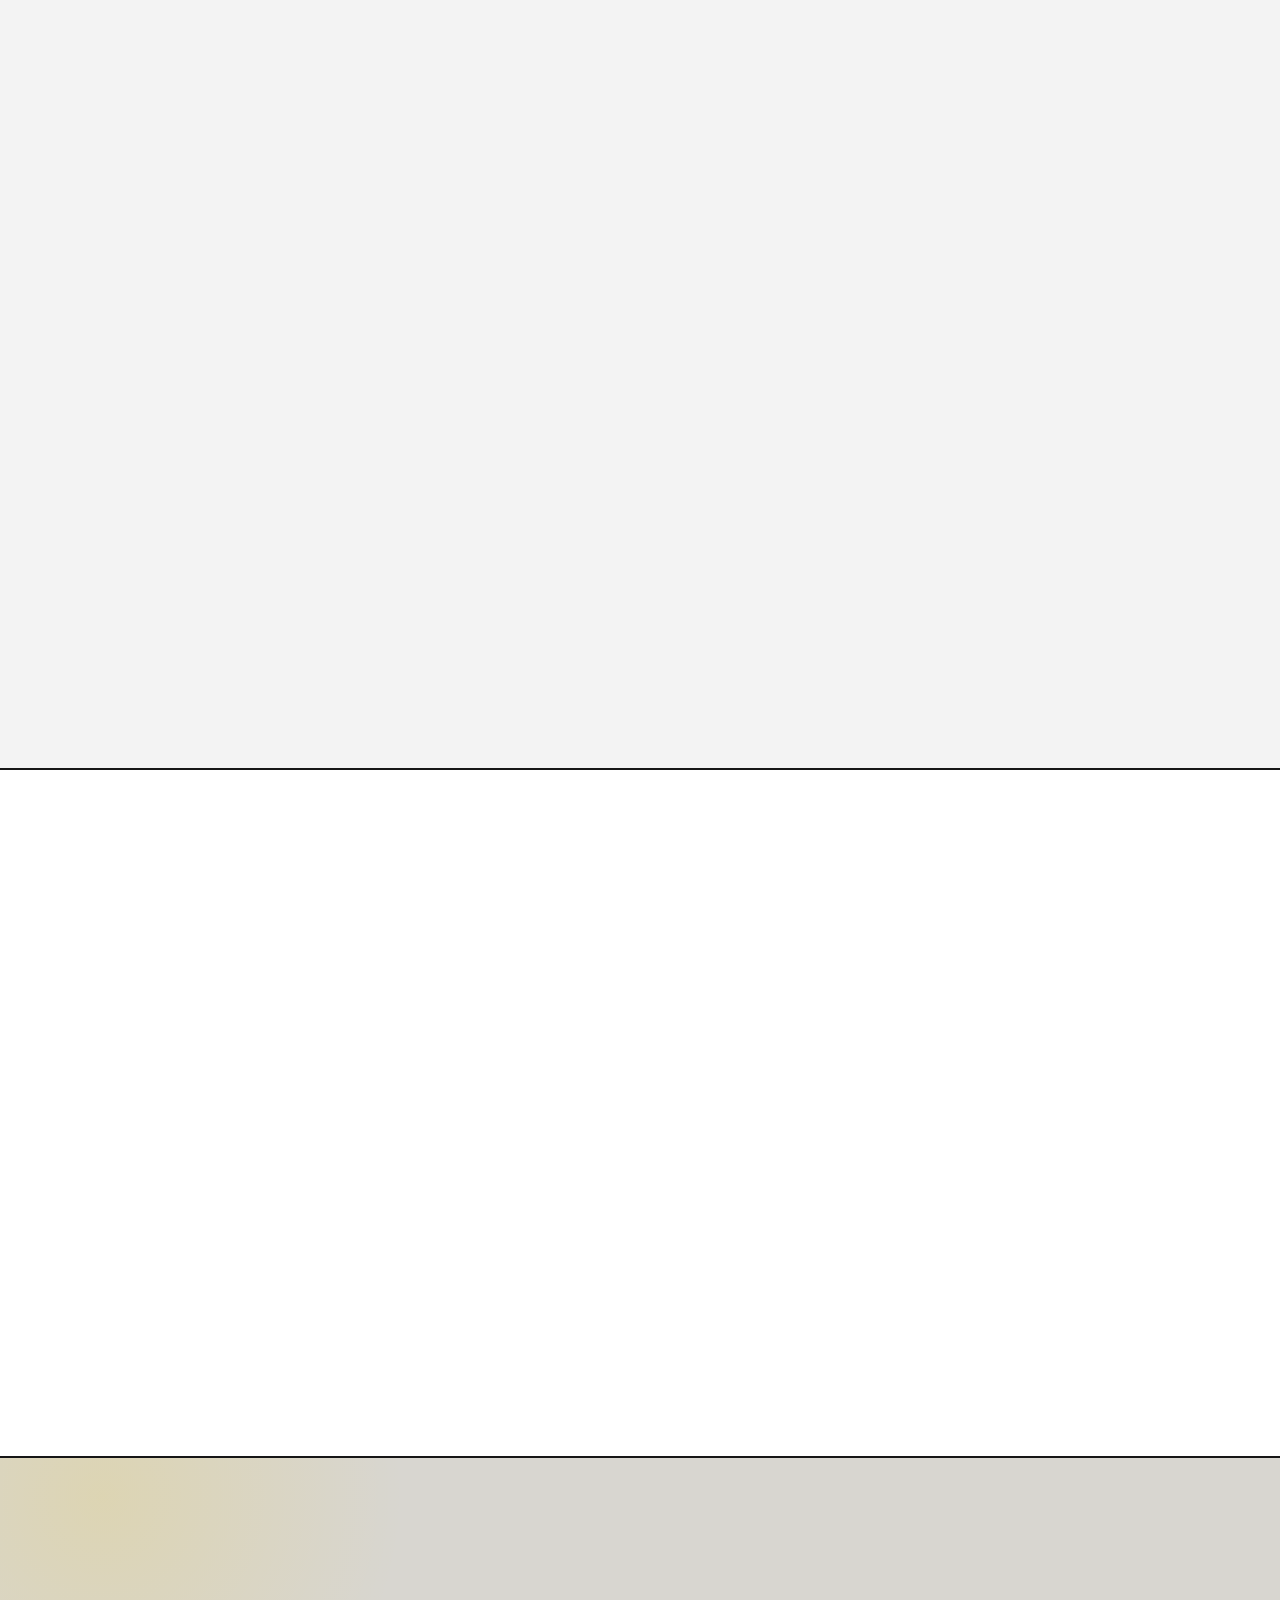
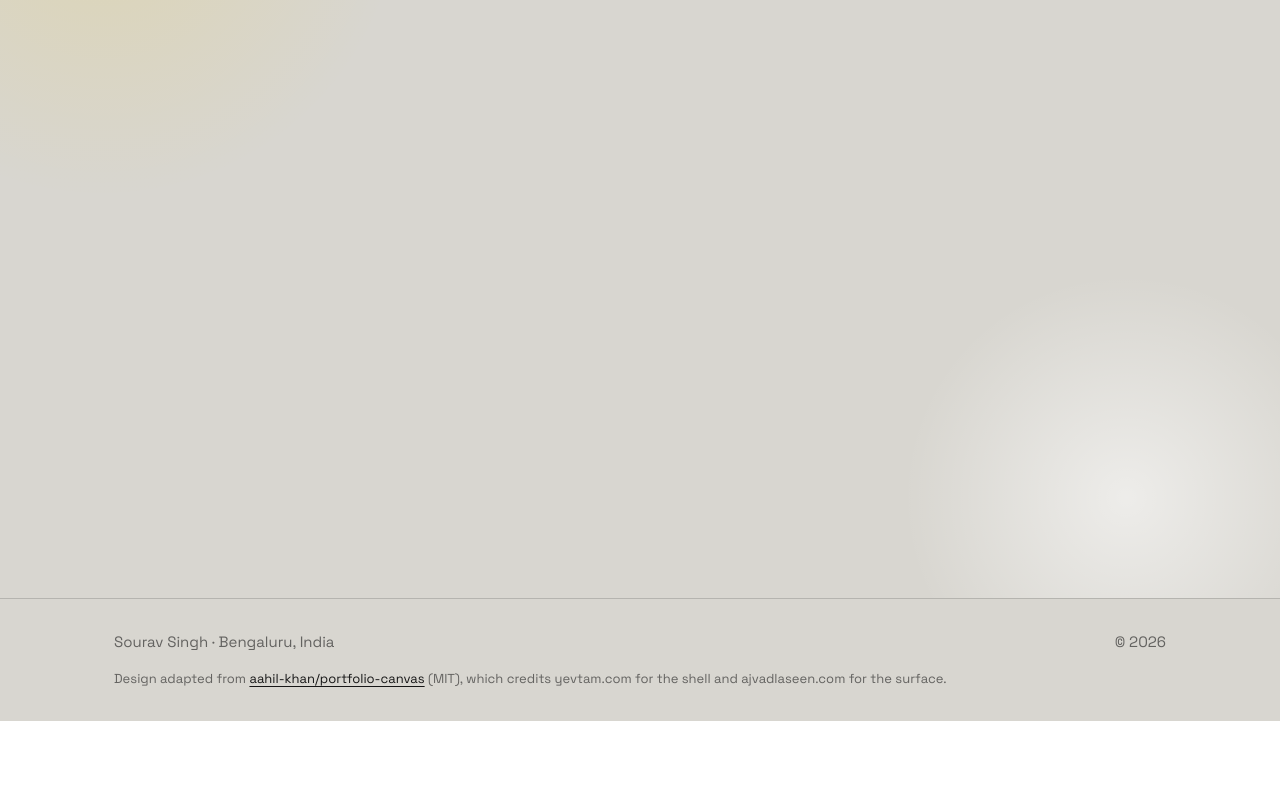
==== commit 575870d4: "Restyle Kapitsa, Curie and About to the shared design; remove old stylesheet and script Co-Authored-" ====
--- a/about.html
+++ b/about.html
@@ -3,137 +3,57 @@
 <head>
 <meta charset="UTF-8">
 <meta name="viewport" content="width=device-width, initial-scale=1.0">
-<meta name="theme-color" content="#070b18">
-<title>Sourav Singh | About</title>
-<link rel="icon" href="data:image/svg+xml,%3Csvg xmlns='http://www.w3.org/2000/svg' viewBox='0 0 32 32'%3E%3Crect width='32' height='32' rx='7' fill='%23ffe6a3'/%3E%3Cpath d='M16 5l4 13h-8z' fill='%232a3bd6'/%3E%3Cpath d='M13 20h6l-3 6z' fill='%23ff9d7a'/%3E%3C/svg%3E">
+<meta name="theme-color" content="#f7f5ee">
+<title>About — Sourav Singh</title>
+<meta name="description" content="About Sourav Singh.">
+<link rel="icon" href="data:image/svg+xml,%3Csvg xmlns='http://www.w3.org/2000/svg' viewBox='0 0 32 32'%3E%3Crect x='1' y='1' width='30' height='30' rx='7' fill='%23facc00' stroke='%23161616' stroke-width='2'/%3E%3Ctext x='16' y='23' font-size='19' font-weight='700' font-family='Arial' text-anchor='middle' fill='%23161616'%3ES%3C/text%3E%3C/svg%3E">
+<script>
+  (function(){
+    var d=document.documentElement;d.className+=' js';
+    var t=null;try{t=localStorage.getItem('theme');}catch(e){}
+    if(!t)t=matchMedia('(prefers-color-scheme: dark)').matches?'dark':'light';
+    d.dataset.theme=t;
+  })();
+</script>
 <link rel="preconnect" href="https://fonts.googleapis.com">
 <link rel="preconnect" href="https://fonts.gstatic.com" crossorigin>
-<link href="https://fonts.googleapis.com/css2?family=Fraunces:ital,opsz,wght@0,9..144,500;0,9..144,700;0,9..144,900;1,9..144,500&family=Nunito:wght@400;600;700&family=JetBrains+Mono:wght@400;600&display=swap" rel="stylesheet">
-<link rel="stylesheet" href="style.css">
+<link href="https://fonts.googleapis.com/css2?family=Space+Grotesk:wght@400;500;700&display=swap" rel="stylesheet">
+<link rel="stylesheet" href="home.css">
+<meta http-equiv="refresh" content="0; url=index.html#about">
+<link rel="canonical" href="index.html#about">
 </head>
 <body>
+<div id="cursor" aria-hidden="true"></div>
 
-<div id="boot" aria-hidden="true">
-  <div>ESTABLISHING UPLINK<span class="blink">_</span></div>
-  <div class="bar"><i id="bootbar"></i></div>
-  <div id="bootmsg">warming up the workbench…</div>
-</div>
+<header class="bar">
+  <a class="mark" href="index.html" aria-label="Home">S</a>
+  <nav aria-label="Sections"><a href="index.html#about">About</a><a href="index.html#skills">Skills</a><a href="index.html#experience">Experience</a><a href="index.html#work" aria-current="page">Work</a><a href="blog.html">Blog</a><a href="index.html#contact">Contact</a></nav>
+  <button class="themepick" id="themepick" type="button" aria-label="Toggle dark theme" aria-pressed="false">☾</button>
+  <a class="bar__cta" href="Sourav_Singh_Resume.pdf" download><span>Résumé</span><span class="long">PDF ↓</span></a>
+  <button class="burger" id="burger" type="button" aria-label="Menu" aria-expanded="false"><span></span><span></span><span></span></button>
+</header>
+<button class="scrim" id="scrim" type="button" tabindex="-1" aria-label="Close menu"></button>
+<aside class="drawer" aria-label="Menu"><nav><a href="index.html#about">About</a><a href="index.html#skills">Skills</a><a href="index.html#experience">Experience</a><a href="index.html#work" aria-current="page">Work</a><a href="blog.html">Blog</a><a href="index.html#contact">Contact</a></nav></aside>
 
-<div class="grain" aria-hidden="true"></div>
-
-<div id="sky"><canvas id="cv"></canvas></div>
-
-<nav>
-  <a class="stamp" href="./" aria-label="home">
-    <svg width="40" height="40" viewBox="0 0 44 44" aria-hidden="true">
-      <circle cx="22" cy="22" r="19" fill="var(--yellow)" stroke="var(--ink)" stroke-width="2.2" stroke-dasharray="4 3"/>
-      <path d="M22 9l4.5 15h-9z" fill="var(--ink)"/>
-      <path d="M19 25h6l-3 7z" fill="var(--coral)" stroke="var(--ink)" stroke-width="1.4"/>
-    </svg>
-    <span>SOURAV.SINGH</span>
-  </a>
-  <div class="links">
-    <a class="pill p-pink" href="about.html" aria-current="page">About</a>
-    <a class="pill" href="blog.html">Blog</a>
-    <a class="pill p-aqua" href="index.html#projects">Projects</a>
-    <a class="pill p-lav" href="#contact">Contact</a>
-  </div>
-</nav>
-
-<main>
-  <section id="about" style="padding-top:7rem">
-    <p class="eyebrow rv">about me; the basics</p>
-    <h2 class="rv">A mote of dust,<br>suspended in a sunbeam.</h2>
-    <svg class="squig rv" width="220" height="14" viewBox="0 0 220 14" aria-hidden="true">
-      <path d="M3 8 q14 -8 28 0 t28 0 t28 0 t28 0 t28 0 t28 0 t28 0" fill="none" stroke="var(--ink)" stroke-width="3" stroke-linecap="round"/>
-      <circle cx="214" cy="8" r="4" fill="var(--coral)" stroke="var(--ink)" stroke-width="2"/>
-    </svg>
-
-    <div class="about-grid">
-      <div class="about-copy rv">
-        <p>
-          I'm <strong>Sourav</strong>, a software engineer who never got over
-          the fact that we live on a pale blue dot.
-          <strong>Someone has to write the software that makes sense of it</strong>.
-        </p>
-        <p>
-          By day I build systems and pipelines, the unglamorous plumbing that
-          moves data where it needs to go, fast, without dropping it. By night
-          I take things apart to see what they're made of: codebases, arguments,
-          occasionally an actual gadget.
-        </p>
-        <div class="chips">
-          <span>systems engineering</span><span>data pipelines</span>
-          <span>space enthusiasm</span><span>quizzing</span><span>building things</span>
-        </div>
-      </div>
-
-      <div class="orbitcard wob rv">
-        <svg viewBox="0 0 460 400" aria-label="Hand-drawn orbit map of milestones">
-          <g fill="none" stroke="var(--ink)" stroke-width="2" stroke-dasharray="1 7" stroke-linecap="round">
-            <ellipse cx="230" cy="205" rx="92" ry="60"/>
-            <ellipse cx="230" cy="205" rx="165" ry="108"/>
-            <ellipse cx="230" cy="205" rx="215" ry="150"/>
-          </g>
-          <circle cx="230" cy="205" r="20" fill="var(--yellow)" stroke="var(--ink)" stroke-width="2.4"/>
-          <path d="M230 190 l5 16 h-10z" fill="var(--coral)" stroke="var(--ink)" stroke-width="1.4"/>
-          <text x="230" y="248" text-anchor="middle" font-family="'JetBrains Mono',monospace" font-size="12" fill="var(--ink)" font-weight="600">S.</text>
-          <g font-family="'Nunito',sans-serif" font-size="12.5" font-weight="700" fill="var(--ink)">
-            <g><circle cx="152" cy="150" r="10" fill="var(--pink)" stroke="var(--ink)" stroke-width="2.2"/>
-              <text x="152" y="128" text-anchor="middle">first program</text></g>
-            <g><circle cx="322" cy="262" r="10" fill="var(--aqua)" stroke="var(--ink)" stroke-width="2.2"/>
-              <text x="322" y="290" text-anchor="middle">fell for space</text></g>
-            <g><circle cx="82" cy="262" r="10" fill="var(--mint)" stroke="var(--ink)" stroke-width="2.2"/>
-              <text x="82" y="290" text-anchor="middle">engineering</text></g>
-            <g><circle cx="388" cy="128" r="10" fill="var(--lav)" stroke="var(--ink)" stroke-width="2.2"/>
-              <text x="388" y="106" text-anchor="middle">building at scale</text></g>
-            <g><circle cx="230" cy="55" r="10" fill="var(--coral)" stroke="var(--ink)" stroke-width="2.2"/>
-              <text x="230" y="34" text-anchor="middle">now: the good part</text></g>
-          </g>
-          <text x="230" y="384" text-anchor="middle" font-family="'JetBrains Mono',monospace" font-size="10.5" fill="var(--ink)" opacity=".6">ORBITAL HISTORY · NOT TO SCALE · STILL ACCRETIONING</text>
-        </svg>
-        <p class="cap">fig. 1: orbital history of one engineer</p>
-      </div>
-    </div>
-
-    <div class="plancard rv">
-      <div class="bar"><span class="dots"><i></i><i></i><i></i></span><span class="path">~/sourav/.plan</span></div>
-<pre><span class="c">// last updated: 2026-10-04 · mostly accurate, always aspirational</span>
-
-<span class="k">current orbit</span>  building: [ thing I'm building right now ]
-<span class="k">reading</span>        <span class="v">"The Character of Physical Law" — Feynman</span>
-<span class="k">listening</span>      <span class="v">launch webcasts, on loop, don't judge</span>
-<span class="k">learning</span>       <span class="v">Rust, slowly. The borrow checker is winning.</span>
-<span class="k">next window</span>    something with telescopes</pre>
-    </div>
-  </section>
+<main class="page" id="top">
+  <div class="wrap"><div class="page__head"><p class="eyebrow">About</p><h1>Moved to the home page.</h1>
+  <p class="lead">Taking you to <a href="index.html#about">the About section</a>…</p></div></div>
 </main>
 
-<footer id="contact">
-  <p class="big rv">Say hello from your corner<br>of the pale blue dot.</p>
-  <p class="sub rv">The workbench is always listening.</p>
-  <div class="mailrow rv">
-    <a href="mailto:sourav1319singh@gmail.com">sourav1319singh@gmail.com</a>
-    <button id="copymail">COPY ⧉</button>
+<a class="totop" href="#top" aria-label="Back to top"><span aria-hidden="true">↑</span></a>
+<footer class="foot">
+  <div class="wrap">
+    <span>Sourav Singh · Bengaluru, India</span>
+    <span>© 2026</span>
+    <span class="foot__links">
+      <a href="mailto:sourav1319singh@gmail.com">sourav1319singh@gmail.com</a>
+      <a href="https://github.com/randomrandomness441" target="_blank" rel="noopener noreferrer">GitHub ↗</a>
+      <a href="https://www.linkedin.com/in/souravsingh1319" target="_blank" rel="noopener noreferrer">LinkedIn ↗</a>
+    </span>
+    <span class="foot__credit">Design adapted from <a href="https://github.com/aahil-khan/portfolio-canvas" target="_blank" rel="noopener noreferrer">aahil-khan/portfolio-canvas</a> (MIT).</span>
   </div>
-  <div class="elsewhere rv">
-    <a class="pill p-pink" href="https://github.com/randomrandomness441" target="_blank" rel="noopener">GitHub ↗</a>
-    <a class="pill" href="#" rel="noopener">LinkedIn ↗</a>
-    <a class="pill p-aqua" href="#" rel="noopener">Resume ↗</a>
-  </div>
-  <p class="signoff rv">Thank you for being here. <b>Keep looking up.</b></p>
-  <p class="credit">illustrations: hand-drawn SVG · emoji stickers: OpenMoji (CC BY-SA 4.0)</p>
-  <a class="top" href="#">BACK TO ORBIT ↑</a>
 </footer>
 
-<div id="modal" role="dialog" aria-modal="true" aria-label="A message">
-  <div class="box">
-    <button id="mclose" aria-label="close">✕</button>
-    <p>“Look again at that dot. That's here. That's home. That's us.”</p>
-    <cite>— CARL SAGAN · PALE BLUE DOT · 1994</cite>
-  </div>
-</div>
-
-<script src="main.js"></script>
+<script src="home.js"></script>
 </body>
 </html>
--- a/home.css
+++ b/home.css
@@ -0,0 +1,393 @@
+/*
+ * Home page styles.
+ *
+ * Design adapted from https://github.com/aahil-khan/portfolio-canvas (app/site.css, app/globals.css,
+ * design/DIRECTION.md), ported from Next.js/Tailwind to plain static CSS. Tokens, geometry, type
+ * scale and section structure follow that project; all content is Sourav's own.
+ *
+ * MIT License — Copyright (c) 2026 Aahil Khan
+ * Permission is hereby granted, free of charge, to any person obtaining a copy of this software and
+ * associated documentation files (the "Software"), to deal in the Software without restriction,
+ * including without limitation the rights to use, copy, modify, merge, publish, distribute,
+ * sublicense, and/or sell copies of the Software, and to permit persons to whom the Software is
+ * furnished to do so, subject to the following conditions: The above copyright notice and this
+ * permission notice shall be included in all copies or substantial portions of the Software.
+ * THE SOFTWARE IS PROVIDED "AS IS", WITHOUT WARRANTY OF ANY KIND, EXPRESS OR IMPLIED.
+ */
+
+:root{
+  --canvas-base:#f7f5ee;
+  --surface:#ffffff;
+  --ink:#161616;
+  --ink-muted:rgba(22,22,22,.74);
+  --ink-subtle:rgba(22,22,22,.6);
+  --accent:#facc00;
+  --accent-ink:#161616;
+  --on-app:#161616;          /* text on per-card pastels; stays dark in every theme */
+  --border:#161616;
+  --bw:2px;
+  --radius-card:14px; --radius-chip:8px; --radius-pill:999px;
+  --shadow-hard:4px 4px 0 0 var(--border);
+  --shadow-hard-lg:6px 6px 0 0 var(--border);
+  --ease-out:cubic-bezier(.16,1,.3,1);
+
+  --fs-mega:clamp(4rem,15vw,10.5rem);
+  --fs-display:clamp(1.625rem,4.2vw,3.75rem);
+  --fs-heading:clamp(1.375rem,2.6vw,2.25rem);
+  --fs-body:1.0625rem;
+  --gutter:clamp(1.25rem,5vw,5rem);
+  --measure:62ch;
+  --bar-h:64px;
+  color-scheme:light;
+}
+/* Tokyo Night, the reference site's dark theme */
+:root[data-theme="dark"]{
+  --canvas-base:#1a1b26; --surface:#16161e;
+  --ink:#c0caf5; --ink-muted:#a9b1d6; --ink-subtle:#949ec8;
+  --accent:#e0af68; --accent-ink:#1a1b26; --border:#c0caf5;
+  color-scheme:dark;
+}
+
+*{box-sizing:border-box}
+html{scroll-behavior:smooth}
+body{
+  margin:0;font-family:'Space Grotesk',system-ui,sans-serif;font-size:var(--fs-body);line-height:1.65;color:var(--ink);
+  background:
+    radial-gradient(circle at 50% 8%,color-mix(in srgb,var(--surface) 62%,transparent),transparent 34%),
+    radial-gradient(circle at 20% 18%,color-mix(in srgb,var(--surface) 28%,transparent),transparent 28%),
+    linear-gradient(180deg,color-mix(in srgb,var(--canvas-base) 88%,var(--surface)) 0%,var(--canvas-base) 36%,color-mix(in srgb,var(--canvas-base) 93%,var(--border)) 100%);
+  background-attachment:fixed;
+  -webkit-font-smoothing:antialiased;text-rendering:geometricPrecision;overflow-x:hidden;
+}
+h1,h2,h3,p,ul,ol{margin:0}
+h1,h2,h3{line-height:1.05;letter-spacing:-.02em;font-weight:700}
+ul,ol{padding:0;list-style:none}
+a{color:inherit}
+::selection{background:var(--accent);color:var(--accent-ink)}
+:focus-visible{outline:3px solid var(--ink);outline-offset:3px;border-radius:4px}
+.wrap{width:min(1180px,100%);margin-inline:auto;padding-inline:var(--gutter)}
+main>section{padding-block:clamp(4rem,12vh,8rem);scroll-margin-top:calc(var(--bar-h) + 12px)}
+
+.eyebrow{font-size:.75rem;font-weight:500;letter-spacing:.14em;text-transform:uppercase;color:var(--ink-subtle);display:flex;align-items:center;gap:.75rem}
+.eyebrow::after{content:'';flex:1;height:var(--bw);background:var(--border);opacity:.18}
+.section__head{margin-bottom:clamp(2rem,5vh,3.5rem)}
+.section__head h2{font-size:var(--fs-heading);margin-top:.9rem}
+.section__head p{color:var(--ink-muted);max-width:var(--measure);margin-top:.85rem}
+
+/* cursor */
+#cursor{position:fixed;left:0;top:0;width:7px;height:7px;margin:-3.5px 0 0 -3.5px;border-radius:50%;background:var(--ink);
+  pointer-events:none;z-index:200;opacity:0;transition:opacity .2s,width .18s var(--ease-out),height .18s var(--ease-out),margin .18s var(--ease-out),background .18s}
+#cursor.on{opacity:1}
+#cursor.big{width:38px;height:38px;margin:-19px 0 0 -19px;background:color-mix(in srgb,var(--accent) 55%,transparent)}
+@media (hover:hover) and (pointer:fine){body:has(#cursor.on),body:has(#cursor.on) *{cursor:none!important}}
+
+/* top bar */
+.bar{position:fixed;inset:0 0 auto 0;height:var(--bar-h);z-index:60;display:flex;align-items:center;gap:1rem;padding-inline:var(--gutter);
+  background:color-mix(in srgb,var(--canvas-base) 88%,transparent);backdrop-filter:blur(10px);-webkit-backdrop-filter:blur(10px);
+  border-bottom:var(--bw) solid transparent;transition:border-color .24s var(--ease-out)}
+.bar[data-stuck="1"]{border-bottom-color:var(--border)}
+.mark{display:grid;place-items:center;width:46px;height:46px;border:var(--bw) solid var(--border);border-radius:var(--radius-chip);
+  background:var(--accent);color:var(--accent-ink);font-weight:700;font-size:1.0625rem;text-decoration:none;flex:none}
+.bar nav{display:flex;gap:.25rem;margin-left:auto}
+.bar nav a{padding:.6rem .85rem;border-radius:var(--radius-chip);text-decoration:none;font-size:.9375rem;font-weight:500;color:var(--ink-muted);transition:color .18s,background .18s}
+.bar nav a:hover{color:var(--ink);background:color-mix(in srgb,var(--ink) 7%,transparent)}
+.themepick,.burger{display:grid;place-items:center;width:42px;height:42px;flex:none;border:var(--bw) solid var(--border);border-radius:var(--radius-pill);
+  background:var(--surface);color:var(--ink);cursor:pointer;font:inherit;transition:transform .18s var(--ease-out),box-shadow .18s var(--ease-out)}
+.themepick:hover{transform:translate(-1px,-1px);box-shadow:2px 2px 0 0 var(--border)}
+.bar__cta{flex:none;display:inline-flex;align-items:center;gap:.35rem;height:42px;padding-inline:1rem;border:var(--bw) solid var(--border);border-radius:var(--radius-pill);
+  background:var(--surface);font-size:.9375rem;font-weight:500;text-decoration:none;box-shadow:2px 2px 0 0 var(--border);transition:transform .18s var(--ease-out),box-shadow .18s var(--ease-out)}
+.bar__cta:hover{transform:translate(-1px,-1px);box-shadow:3px 3px 0 0 var(--border)}
+.burger,.drawer,.scrim{display:none}
+
+/* hero */
+.hero{position:relative;min-height:100svh;padding-top:calc(var(--bar-h) + clamp(1rem,3vh,2.5rem));padding-bottom:clamp(2rem,6vh,4rem);display:flex;flex-direction:column;justify-content:center;overflow:hidden}
+.hero__grid{position:absolute;inset:0;pointer-events:none;overflow:hidden;-webkit-mask-image:linear-gradient(180deg,#000 0%,#000 55%,transparent 100%);mask-image:linear-gradient(180deg,#000 0%,#000 55%,transparent 100%)}
+.hero__lines{position:absolute;inset:-120px;will-change:transform;animation:drift 22s linear infinite;
+  background:
+    linear-gradient(color-mix(in srgb,var(--ink) 11%,transparent) var(--bw),transparent var(--bw)) 0 0/100% 88px,
+    linear-gradient(90deg,color-mix(in srgb,var(--ink) 11%,transparent) var(--bw),transparent var(--bw)) 0 0/88px 100%}
+@keyframes drift{to{transform:translate(88px,88px)}}
+.hero__light{position:absolute;inset:0;pointer-events:none;opacity:0;transition:opacity .5s var(--ease-out);
+  background:radial-gradient(circle 240px at var(--sx,50%) var(--sy,42%),color-mix(in srgb,var(--accent) 32%,transparent) 0%,color-mix(in srgb,var(--accent) 10%,transparent) 50%,transparent 76%)}
+.hero__light.on{opacity:1}
+.hero__inner{position:relative;z-index:1}
+.hero__eyebrow{margin-bottom:clamp(1.5rem,4vh,2.5rem);max-width:34rem}
+.name{font-size:var(--fs-mega);line-height:.9;letter-spacing:-.045em;text-transform:uppercase;margin-bottom:clamp(1.25rem,3vh,2rem)}
+.name span{display:block;overflow:hidden;padding-block:.04em}
+.name span>i{display:block;font-style:normal}
+.headline{font-size:var(--fs-display);font-weight:500;line-height:1.12;letter-spacing:-.02em;max-width:22ch;margin-bottom:clamp(1.5rem,4vh,2.25rem)}
+.headline b{font-weight:700}
+.hero__actions{display:flex;flex-wrap:wrap;gap:.875rem;align-items:center}
+.cta{position:relative;display:inline-flex;align-items:center;gap:.75rem;min-height:52px;padding:0 .5rem 0 1.5rem;border:var(--bw) solid var(--border);border-radius:var(--radius-pill);
+  background:var(--surface);font-size:1rem;font-weight:500;text-decoration:none;overflow:hidden;isolation:isolate;box-shadow:var(--shadow-hard);transition:transform .18s var(--ease-out),box-shadow .18s var(--ease-out)}
+.cta__fill{position:absolute;inset:0;z-index:-1;background:var(--ink);transform:scaleX(0);transform-origin:left center;transition:transform .38s var(--ease-out)}
+.cta__text{transition:color .38s var(--ease-out)}
+.cta__icon{display:grid;place-items:center;width:38px;height:38px;border-radius:50%;background:var(--accent);color:var(--accent-ink);transition:transform .38s var(--ease-out)}
+.cta:hover .cta__fill{transform:scaleX(1)}
+.cta:hover .cta__text{color:var(--canvas-base)}
+.cta:hover .cta__icon{transform:translateX(3px)}
+.cta:active{transform:translate(2px,2px);box-shadow:2px 2px 0 0 var(--border)}
+.ghost{display:inline-flex;align-items:center;gap:.6rem;min-height:52px;padding-inline:1.25rem;border-radius:var(--radius-pill);text-decoration:none;font-weight:500;color:var(--ink-muted);
+  border:var(--bw) dashed color-mix(in srgb,var(--ink) 32%,transparent);transition:color .18s,border-color .18s}
+.ghost:hover{color:var(--ink);border-color:var(--ink)}
+.ghost i{width:8px;height:8px;border-radius:50%;background:var(--accent);border:1px solid var(--border)}
+.s-stats{display:flex;flex-wrap:wrap;gap:clamp(1.5rem,5vw,3.5rem);margin-top:clamp(2.5rem,7vh,4.5rem);padding-top:1.75rem;border-top:var(--bw) solid color-mix(in srgb,var(--ink) 18%,transparent)}
+.s-stats li{display:flex;flex-direction:column;gap:.15rem}
+.s-stats b{font-size:clamp(1.75rem,3.4vw,2.5rem);line-height:1;letter-spacing:-.03em;font-variant-numeric:tabular-nums}
+.s-stats li>span{font-size:.75rem;letter-spacing:.12em;text-transform:uppercase;color:var(--ink-subtle)}
+
+/* about */
+.about{background:var(--surface);border-block:var(--bw) solid var(--border)}
+.about__grid{display:grid;grid-template-columns:minmax(0,.8fr) minmax(0,1.2fr);gap:clamp(2rem,5vw,4.5rem);align-items:start}
+.facts{border:var(--bw) solid var(--border);border-radius:var(--radius-card);box-shadow:var(--shadow-hard-lg);background:var(--canvas-base);padding:clamp(1.25rem,3vw,1.75rem)}
+.facts h3{font-size:.75rem;letter-spacing:.14em;text-transform:uppercase;font-weight:500;color:var(--ink-subtle);margin-bottom:.8rem}
+.facts li{display:flex;justify-content:space-between;gap:1rem;padding:.7rem 0;border-top:1.5px solid color-mix(in srgb,var(--ink) 14%,transparent);font-size:.9375rem}
+.facts li:first-of-type{border-top:0}
+.facts li span{color:var(--ink-subtle)}
+.facts li b{font-weight:500;text-align:right}
+.about__lede{font-size:clamp(1.375rem,2.4vw,1.875rem);line-height:1.35;letter-spacing:-.02em;font-weight:500}
+.about__notes{display:grid;gap:1.1rem;margin-top:1.75rem}
+.about__notes p{color:var(--ink-muted);max-width:var(--measure)}
+.about__notes a{text-decoration:underline;text-decoration-color:var(--accent);text-decoration-thickness:3px;text-underline-offset:3px}
+
+/* skills */
+.skills{background:color-mix(in srgb,var(--ink) 9%,var(--canvas-base));border-block:var(--bw) solid var(--border);padding-block:clamp(3.5rem,9vh,6rem)!important}
+.skills .section__head{margin-bottom:clamp(1.75rem,4vh,2.75rem)}
+.skillgroup{display:grid;grid-template-columns:9.5rem minmax(0,1fr);gap:1.5rem;align-items:center;padding-block:.85rem;border-top:1.5px solid color-mix(in srgb,var(--ink) 16%,transparent)}
+.skillgroup h3{font-size:.75rem;letter-spacing:.14em;text-transform:uppercase;font-weight:500;color:var(--ink-subtle)}
+.s-tools{display:flex;flex-wrap:wrap;gap:.5rem}
+.s-tool{padding:.4rem .85rem;border:1.5px solid color-mix(in srgb,var(--ink) 24%,transparent);border-radius:var(--radius-chip);background:var(--surface);font-size:.9375rem;color:var(--ink-muted);
+  transition:border-color .2s var(--ease-out),background .2s var(--ease-out),transform .2s var(--ease-out)}
+.s-tool:hover{border-color:var(--accent);background:color-mix(in srgb,var(--accent) 12%,var(--surface));transform:translateY(-2px);color:var(--ink)}
+
+/* experience */
+.xp__grid{display:grid;grid-template-columns:minmax(0,.8fr) minmax(0,1.6fr);gap:clamp(2rem,6vw,5rem);align-items:start}
+.xp__index{position:sticky;top:calc(var(--bar-h) + clamp(1.5rem,6vh,4rem))}
+.xp__list{margin-top:2rem;display:grid;gap:.15rem}
+.xp__item{display:grid;grid-template-columns:1.25rem minmax(0,1fr);align-items:baseline;gap:.75rem;padding:.7rem .75rem;border-radius:var(--radius-chip);color:var(--ink-subtle);text-decoration:none;transition:color .26s,background .26s}
+.xp__item:hover{color:var(--ink);background:color-mix(in srgb,var(--ink) 7%,transparent)}
+.xp__item b{font-weight:500;font-size:1.0625rem;letter-spacing:-.01em;display:block}
+.xp__item span span{font-size:.8125rem;display:block}
+.xp__bullet{width:9px;height:9px;border-radius:50%;border:1.5px solid currentColor;transform:translateY(-2px);transition:background .26s,transform .26s var(--ease-out)}
+.xp__item.on{color:var(--ink);background:color-mix(in srgb,var(--ink) 5%,transparent)}
+.xp__item.on .xp__bullet{background:var(--accent);transform:translateY(-2px) scale(1.25)}
+.xp__detail{display:grid;gap:clamp(1.25rem,4vh,2.5rem)}
+.job{border:var(--bw) solid var(--border);border-radius:var(--radius-card);background:var(--surface);padding:clamp(1.25rem,3vw,2rem);box-shadow:var(--shadow-hard);scroll-margin-top:calc(var(--bar-h) + 24px)}
+.job__when{display:flex;flex-wrap:wrap;align-items:baseline;gap:.25rem .6rem;font-size:.875rem;color:var(--ink-subtle);margin-bottom:.85rem}
+.job__when b{font-size:.9375rem;color:var(--ink);font-weight:500}
+.job__when b::after{content:' ·';color:var(--ink-subtle);font-weight:400}
+.job h3{font-size:1.375rem;letter-spacing:-.015em}
+.job h3 .at{font-weight:400;color:var(--ink-muted)}
+.job__toggle{all:unset;box-sizing:border-box;display:flex;width:100%;justify-content:space-between;gap:1rem;align-items:center;cursor:default}
+.job__chev{display:none;width:10px;height:10px;border-right:2px solid var(--ink);border-bottom:2px solid var(--ink);transform:rotate(45deg);transition:transform .2s var(--ease-out);flex:none}
+.job__lede{margin-top:.6rem;color:var(--ink-muted);max-width:var(--measure)}
+.job__points{margin-top:1rem;display:grid;gap:.6rem}
+.job__points li{position:relative;padding-left:1.4rem;color:var(--ink-muted);max-width:var(--measure)}
+.job__points li::before{content:'';position:absolute;left:0;top:.62em;width:8px;height:8px;background:var(--accent);border:1.5px solid var(--border)}
+.job__points strong{color:var(--ink);font-weight:700}
+.s-chips{display:flex;flex-wrap:wrap;gap:.4rem;margin-top:1.1rem}
+.s-chip{font-size:.8125rem;padding:.25rem .6rem;border:1.5px solid color-mix(in srgb,var(--ink) 28%,transparent);border-radius:var(--radius-chip);color:var(--ink-muted)}
+
+/* work */
+.work{background:color-mix(in srgb,var(--ink) 5%,var(--surface));border-block:var(--bw) solid var(--border)}
+.cases{display:grid;gap:clamp(3.5rem,10vh,7rem)}
+.case{display:grid;grid-template-columns:minmax(0,1.05fr) minmax(0,.95fr);gap:clamp(1.5rem,5vw,4rem);align-items:center}
+@media (min-width:861px){.case:nth-child(even){grid-template-columns:minmax(0,.95fr) minmax(0,1.05fr)}.case:nth-child(even) .case__shot{order:2}}
+.case__shot{display:flex;flex-direction:column;align-items:center;justify-content:center;gap:1rem;position:relative;border:var(--bw) solid var(--border);border-radius:var(--radius-card);box-shadow:var(--shadow-hard-lg);overflow:hidden;
+  aspect-ratio:16/9;padding:1rem;text-decoration:none;color:var(--on-app);transition:transform .26s var(--ease-out),box-shadow .26s var(--ease-out);
+  background-image:linear-gradient(rgba(22,22,22,.08) 1px,transparent 1px),linear-gradient(90deg,rgba(22,22,22,.08) 1px,transparent 1px);background-size:22px 22px}
+a.case__shot:hover{transform:translate(-3px,-3px);box-shadow:8px 8px 0 0 var(--border)}
+.c1{background-color:#b9e6c9}.c2{background-color:#bcd8ff}.c3{background-color:#fdf7c4}.c4{background-color:#ffc4b0}
+.row{display:flex;align-items:center;gap:.5rem;flex-wrap:wrap;justify-content:center}
+.node{font-size:.8125rem;font-weight:700;padding:.5rem .8rem;border:var(--bw) solid #161616;border-radius:var(--radius-chip);background:#fff;box-shadow:3px 3px 0 #161616}
+.arr{font-weight:700}
+.bars{width:min(300px,80%);font-size:.75rem;font-weight:700}
+.bars div{display:flex;align-items:center;gap:.6rem;margin:.5rem 0}
+.bars i{display:block;height:24px;border:var(--bw) solid #161616;background:#fff}
+.bars .b2 i{background:#e4572e}
+.bars span{min-width:5.5rem}
+.cap{font-size:.6875rem;letter-spacing:.1em;text-transform:uppercase;font-weight:500}
+.case__no{font-size:.8125rem;letter-spacing:.1em;color:var(--ink-subtle)}
+.case h3{font-size:clamp(1.875rem,4vw,3rem);margin-top:.6rem;letter-spacing:-.03em}
+.case__tag{color:var(--ink-muted);margin-top:.4rem;font-size:1.125rem}
+.case__lede{margin-top:1.1rem;color:var(--ink-muted);max-width:46ch}
+.case__award{display:flex;width:fit-content;gap:.45rem;margin-top:1.1rem;font-size:.8125rem;font-weight:500;background:var(--accent);color:var(--accent-ink);border:1.5px solid var(--border);border-radius:var(--radius-chip);padding:.2rem .55rem}
+.case__go{display:inline-flex;align-items:center;gap:.6rem;margin-top:1.5rem;min-height:48px;padding-inline:1.25rem;border:var(--bw) solid var(--border);border-radius:var(--radius-pill);background:var(--surface);font-weight:500;text-decoration:none;
+  box-shadow:3px 3px 0 0 var(--border);transition:transform .18s var(--ease-out),box-shadow .18s var(--ease-out)}
+.case__go:hover{transform:translate(-2px,-2px);box-shadow:5px 5px 0 0 var(--border)}
+.case__note{display:inline-block;margin-top:1.5rem;font-size:.875rem;color:var(--ink-subtle);border:var(--bw) dashed color-mix(in srgb,var(--ink) 32%,transparent);border-radius:var(--radius-pill);padding:.55rem 1.1rem}
+
+/* credentials */
+.creds{display:grid;grid-template-columns:repeat(2,minmax(0,1fr));gap:1.25rem}
+.cred{border:var(--bw) solid var(--border);border-radius:var(--radius-card);background:var(--surface);padding:clamp(1.25rem,3vw,1.75rem);box-shadow:var(--shadow-hard)}
+.cred h3{font-size:.75rem;letter-spacing:.14em;text-transform:uppercase;color:var(--ink-subtle);font-weight:500;margin-bottom:1.1rem}
+.cred li+li{margin-top:1rem;padding-top:1rem;border-top:1.5px solid color-mix(in srgb,var(--ink) 14%,transparent)}
+.cred b{display:block;font-weight:700;letter-spacing:-.01em}
+.cred span{display:block;color:var(--ink-subtle);font-size:.9375rem}
+.cred a{text-decoration:none}
+.cred a b{text-decoration:underline;text-decoration-color:var(--accent);text-decoration-thickness:3px;text-underline-offset:3px}
+
+/* closer + foot */
+.closer{position:relative;background:color-mix(in srgb,var(--ink) 14%,var(--canvas-base));border-top:var(--bw) solid var(--border);overflow:hidden;padding-block:clamp(5rem,16vh,10rem)!important}
+.closer::before{content:'';position:absolute;inset:-20% 0;pointer-events:none;
+  background:radial-gradient(circle 38vw at 8% 18%,color-mix(in srgb,var(--accent) 14%,transparent),transparent 62%),radial-gradient(circle 30vw at 88% 76%,color-mix(in srgb,var(--surface) 55%,transparent),transparent 58%)}
+.closer__inner{position:relative;z-index:1}
+.closer h2{font-size:clamp(2.5rem,8vw,6rem);line-height:.95;letter-spacing:-.04em}
+.closer h2 span{display:block}
+.closer p{margin-top:1.5rem;color:var(--ink-muted);max-width:48ch;font-size:1.125rem}
+.closer__mail{display:inline-block;margin-top:2.5rem;font-size:clamp(1.125rem,3.2vw,2rem);font-weight:500;letter-spacing:-.02em;text-decoration:none;border-bottom:3px solid var(--accent);padding-bottom:.25rem;word-break:break-word}
+.closer__links{display:flex;flex-wrap:wrap;gap:.75rem;margin-top:2.5rem}
+.closer__links a{display:inline-flex;align-items:center;gap:.4rem;min-height:46px;padding-inline:1.1rem;border:var(--bw) solid var(--border);border-radius:var(--radius-pill);background:var(--surface);text-decoration:none;font-weight:500;transition:background .18s,color .18s,border-color .18s}
+.closer__links a:hover{background:var(--ink);color:var(--canvas-base);border-color:var(--ink)}
+.foot{background:color-mix(in srgb,var(--ink) 14%,var(--canvas-base));color:var(--ink-subtle);padding-block:2rem;font-size:.9375rem;border-top:1.5px solid color-mix(in srgb,var(--ink) 18%,transparent)}
+.foot .wrap{display:flex;flex-wrap:wrap;gap:.75rem 1.5rem;justify-content:space-between}
+.foot__credit{flex-basis:100%;font-size:.8125rem}
+.foot a{color:var(--ink);text-decoration:underline;text-underline-offset:3px}
+.totop{position:fixed;right:20px;bottom:20px;z-index:50;display:grid;place-items:center;width:46px;height:46px;border:var(--bw) solid var(--border);border-radius:var(--radius-pill);background:var(--accent);color:var(--accent-ink);
+  text-decoration:none;font-weight:700;box-shadow:var(--shadow-hard);opacity:0;pointer-events:none;transition:opacity .24s,transform .18s var(--ease-out)}
+.totop.on{opacity:1;pointer-events:auto}
+.totop:hover{transform:translate(-1px,-1px)}
+
+/* reveal: visible unless JS is running, so a failed script still leaves a readable page */
+.js .reveal{opacity:0;transform:translateY(22px);transition:opacity .6s var(--ease-out),transform .6s var(--ease-out)}
+.js .reveal.in{opacity:1;transform:none}
+.js .name span>i{transform:translateY(105%);transition:transform .9s var(--ease-out)}
+.js .name span:nth-child(2)>i{transition-delay:.08s}
+.js .name.in span>i{transform:none}
+
+@media (max-width:900px){
+  .about__grid,.xp__grid{grid-template-columns:1fr}
+  .xp__index{position:static}.xp__list{display:none}
+  .creds{grid-template-columns:1fr}
+}
+@media (max-width:860px){.case{grid-template-columns:1fr}.case:nth-child(even) .case__shot{order:0}}
+@media (max-width:820px){
+  .hero__actions .ghost{display:none}
+  .bar{gap:.6rem}.bar nav{display:none}
+  .bar__cta{height:36px;padding-inline:.85rem;font-size:.875rem}
+  .bar__cta .long{display:none}
+  .themepick,.burger{width:36px;height:36px}
+  .themepick{margin-left:auto}
+  .mark{width:38px;height:38px;font-size:.9375rem}
+  .burger{display:grid;align-content:center;gap:4px;padding:0 7px;border-radius:var(--radius-chip)}
+  .burger span{display:block;height:2px;background:var(--ink);border-radius:2px;transition:transform .26s var(--ease-out),opacity .2s}
+  .burger[aria-expanded="true"] span:nth-child(1){transform:translateY(6px) rotate(45deg)}
+  .burger[aria-expanded="true"] span:nth-child(2){opacity:0}
+  .burger[aria-expanded="true"] span:nth-child(3){transform:translateY(-6px) rotate(-45deg)}
+  .drawer{display:block;position:fixed;top:0;right:0;bottom:0;z-index:80;width:min(20rem,82vw);padding:calc(var(--bar-h) + 1.25rem) 1.25rem 1.25rem;background:var(--surface);border-left:var(--bw) solid var(--border);transform:translateX(100%);transition:transform .34s var(--ease-out)}
+  .drawer a{display:flex;align-items:center;min-height:52px;padding-inline:.9rem;border-radius:var(--radius-chip);font-size:1.125rem;font-weight:500;text-decoration:none}
+  .drawer a:active{background:color-mix(in srgb,var(--ink) 8%,transparent)}
+  .scrim{display:block;position:fixed;inset:0;z-index:79;border:0;padding:0;background:color-mix(in srgb,var(--ink) 45%,transparent);opacity:0;pointer-events:none;transition:opacity .34s var(--ease-out)}
+  html[data-drawer] .drawer{transform:none}
+  html[data-drawer] .scrim{opacity:1;pointer-events:auto}
+  html[data-drawer],html[data-drawer] body{overflow:hidden}
+  .skillgroup{grid-template-columns:1fr;gap:.75rem;align-items:start}
+}
+/* phones: roles collapse, but only when JS can open them again */
+@media (max-width:820px) and (scripting:enabled){
+  .job__toggle{cursor:pointer}
+  .job__chev{display:block}
+  .job[data-open="0"] .job__body{display:none}
+  .job[data-open="1"] .job__chev{transform:rotate(-135deg)}
+}
+@media (max-width:560px){
+  :root{--fs-body:1rem;--fs-mega:clamp(3.5rem,14vw,10.5rem);--fs-display:clamp(1.375rem,5.2vw,3.75rem);--fs-heading:clamp(1.25rem,5.4vw,2.25rem)}
+  main>section{padding-block:clamp(3rem,8vh,5rem)}
+  .section__head{margin-bottom:1.75rem}
+  .cta{min-height:46px;font-size:.9375rem;padding-left:1.15rem}.cta__icon{width:34px;height:34px}
+  .job{padding:1.1rem}.job h3{font-size:1.1875rem}
+  .case h3{font-size:1.625rem}.cases{gap:2.75rem}
+  .closer h2{font-size:2.25rem}
+  .closer__links a{min-height:42px;font-size:.9375rem;padding-inline:.9rem}
+  .totop{display:none}
+}
+@media (prefers-reduced-motion:reduce){
+  html{scroll-behavior:auto}
+  *,*::before,*::after{animation-duration:.01ms!important;animation-iteration-count:1!important;transition-duration:.01ms!important}
+  .js .reveal,.js .name span>i{opacity:1;transform:none}
+}
+
+/* ---------- blog index + posts ---------- */
+.page{padding:calc(var(--bar-h) + clamp(2.5rem,8vh,5rem)) 0 clamp(3rem,10vh,6rem)}
+.page__head h1{font-size:clamp(2.25rem,7vw,4.5rem);letter-spacing:-.035em;margin-top:.9rem;line-height:1}
+.page__head .lead{color:var(--ink-muted);max-width:var(--measure);margin-top:1rem;font-size:1.125rem}
+.page__head{margin-bottom:clamp(2rem,6vh,3.5rem)}
+.notes{display:grid;gap:1.1rem}
+.note{display:grid;grid-template-columns:minmax(0,1fr) auto;gap:1rem;align-items:center;padding:clamp(1.1rem,2.5vw,1.6rem);border:var(--bw) solid var(--border);border-radius:var(--radius-card);
+  background:var(--surface);box-shadow:var(--shadow-hard);text-decoration:none;transition:transform .18s var(--ease-out),box-shadow .18s var(--ease-out)}
+.note:hover{transform:translate(-3px,-3px);box-shadow:7px 7px 0 0 var(--border)}
+.note .no{font-size:.75rem;letter-spacing:.14em;text-transform:uppercase;color:var(--ink-subtle);display:block;margin-bottom:.35rem}
+.note .t{font-size:clamp(1.125rem,2.2vw,1.5rem);font-weight:700;letter-spacing:-.02em;line-height:1.2;display:block}
+.note small{display:block;margin-top:.4rem;font-size:.9375rem;font-weight:400;color:var(--ink-muted);letter-spacing:0}
+.note .arr{display:grid;place-items:center;width:40px;height:40px;border-radius:50%;background:var(--accent);color:var(--accent-ink);border:var(--bw) solid var(--border);font-weight:700;transition:transform .2s var(--ease-out)}
+.note:hover .arr{transform:translateX(3px)}
+
+.post{width:min(780px,100%);margin-inline:auto;padding-inline:var(--gutter)}
+.pkicker{display:flex;flex-wrap:wrap;gap:.4rem 1rem;font-size:.75rem;letter-spacing:.12em;text-transform:uppercase;color:var(--ink-subtle)}
+.pkicker .no{color:var(--ink);font-weight:500}
+.post h1{font-size:clamp(2rem,5.6vw,3.5rem);letter-spacing:-.035em;margin-top:.9rem;line-height:1.02}
+.post .dek{font-size:clamp(1.125rem,2.2vw,1.375rem);line-height:1.45;color:var(--ink-muted);margin-top:1.1rem;font-weight:500;letter-spacing:-.01em}
+.post .body{margin-top:clamp(2rem,5vh,3rem);padding-top:clamp(1.5rem,4vh,2.25rem);border-top:var(--bw) solid color-mix(in srgb,var(--ink) 18%,transparent)}
+.post .body>*+*{margin-top:1.15rem}
+.post .body p,.post .body li{max-width:var(--measure);line-height:1.7}
+.post .body h2{font-size:clamp(1.375rem,2.6vw,1.75rem);margin-top:2.5rem}
+.post .body h3{font-size:1.2rem;margin-top:2rem}
+.post .body a{text-decoration:underline;text-decoration-color:var(--accent);text-decoration-thickness:3px;text-underline-offset:3px}
+.post .body ul,.post .body ol{padding-left:1.3rem;list-style:revert}
+.post .body li::marker{color:var(--accent)}
+.post .body code{font-family:ui-monospace,'JetBrains Mono',Menlo,monospace;font-size:.9em;padding:.1em .35em;border:1.5px solid color-mix(in srgb,var(--ink) 22%,transparent);border-radius:6px;background:var(--surface)}
+.post .body pre{overflow-x:auto;border:var(--bw) solid var(--border);border-radius:var(--radius-card);background:var(--surface);box-shadow:var(--shadow-hard);padding:1.1rem 1.25rem;max-width:100%}
+.post .body pre code{border:0;padding:0;background:none;font-size:.875rem;line-height:1.6;white-space:pre}
+.post .body blockquote{margin-left:0;padding:.2rem 0 .2rem 1.1rem;border-left:4px solid var(--accent);color:var(--ink-muted)}
+.post .body table{width:100%;border-collapse:collapse;font-size:.9375rem;border:var(--bw) solid var(--border)}
+@media (max-width:640px){.post .body table{display:block;overflow-x:auto}}
+.post .body th,.post .body td{padding:.6rem .85rem;text-align:left;border-bottom:1.5px solid color-mix(in srgb,var(--ink) 16%,transparent);vertical-align:top}
+.post .body th{font-size:.75rem;letter-spacing:.1em;text-transform:uppercase;font-weight:500;color:var(--ink-subtle);background:color-mix(in srgb,var(--ink) 6%,var(--surface))}
+.post .body td{background:var(--surface)}
+.post .memo{border:var(--bw) dashed color-mix(in srgb,var(--ink) 38%,transparent);border-radius:var(--radius-card);padding:1rem 1.25rem;color:var(--ink-muted);max-width:var(--measure)}
+.post .memo .flag{display:block;font-size:.75rem;letter-spacing:.1em;text-transform:uppercase;font-weight:700;color:var(--ink);margin-bottom:.35rem}
+.post-nav{display:flex;flex-wrap:wrap;justify-content:space-between;align-items:center;gap:.75rem;margin-top:clamp(2.5rem,7vh,4rem);padding-top:1.5rem;border-top:var(--bw) solid color-mix(in srgb,var(--ink) 18%,transparent)}
+.post-nav a{display:inline-flex;align-items:center;min-height:46px;padding-inline:1.1rem;border:var(--bw) solid var(--border);border-radius:var(--radius-pill);background:var(--surface);text-decoration:none;font-weight:500;font-size:.9375rem;
+  box-shadow:3px 3px 0 0 var(--border);transition:transform .18s var(--ease-out),box-shadow .18s var(--ease-out)}
+.post-nav a:hover{transform:translate(-2px,-2px);box-shadow:5px 5px 0 0 var(--border)}
+.post-nav a.all{box-shadow:none;background:transparent}
+.foot__links{flex-basis:100%;display:flex;flex-wrap:wrap;gap:.5rem 1.25rem}
+@media (max-width:560px){.note{grid-template-columns:1fr}.note .arr{display:none}}
+
+/* ---------- project case studies (kapitsa, curie) ---------- */
+.cs{display:grid;grid-template-columns:190px minmax(0,1fr);gap:clamp(2rem,5vw,4.5rem);align-items:start}
+.rail{position:sticky;top:calc(var(--bar-h) + 2rem);display:grid;gap:.15rem}
+.rail a{padding:.55rem .8rem;border-radius:var(--radius-chip);text-decoration:none;color:var(--ink-subtle);font-size:.9375rem;font-weight:500;transition:color .2s,background .2s}
+.rail a:hover{color:var(--ink);background:color-mix(in srgb,var(--ink) 7%,transparent)}
+.rail a.on{color:var(--ink);background:color-mix(in srgb,var(--ink) 5%,transparent);box-shadow:inset 3px 0 0 var(--accent)}
+.rail a.ghost{margin-top:.75rem;border:var(--bw) dashed color-mix(in srgb,var(--ink) 32%,transparent);border-radius:var(--radius-pill);text-align:center}
+.rail a.ghost:hover{border-color:var(--ink)}
+.cs .body{max-width:760px}
+.cs h1{font-size:clamp(2.6rem,7vw,4.5rem);letter-spacing:-.04em;line-height:1}
+.cs .lede{font-size:clamp(1.125rem,2.2vw,1.375rem);line-height:1.45;color:var(--ink-muted);font-weight:500;letter-spacing:-.01em;margin-top:1rem;max-width:44rem}
+.metarow{display:flex;flex-wrap:wrap;gap:.5rem;margin:1.5rem 0 .5rem}
+.pill{display:inline-flex;align-items:center;padding:.3rem .8rem;border:1.5px solid color-mix(in srgb,var(--ink) 28%,transparent);border-radius:var(--radius-pill);font-size:.8125rem;color:var(--ink-muted);text-decoration:none;background:var(--surface)}
+a.pill{transition:border-color .18s,background .18s,color .18s}
+a.pill:hover{border-color:var(--accent);background:color-mix(in srgb,var(--accent) 14%,var(--surface));color:var(--ink)}
+.cs .big{font-size:var(--fs-heading);margin-top:clamp(2.5rem,7vh,4rem);scroll-margin-top:calc(var(--bar-h) + 16px)}
+.cs span.eyebrow{margin:.7rem 0 1rem}
+.cs .body p{max-width:var(--measure);color:var(--ink-muted);margin-top:1rem;line-height:1.7}
+.cs .body p b{color:var(--ink)}
+.cs .body a:not(.pill){text-decoration:underline;text-decoration-color:var(--accent);text-decoration-thickness:3px;text-underline-offset:3px}
+.m-coreq{border:var(--bw) solid var(--border);border-left-width:8px;border-left-color:var(--accent);border-radius:var(--radius-card);background:var(--surface);padding:1.1rem 1.4rem;box-shadow:var(--shadow-hard);margin-bottom:.5rem}
+.m-coreq .q{font-size:clamp(1.125rem,2.2vw,1.375rem);font-weight:500;letter-spacing:-.015em;line-height:1.35}
+.qcard{margin:1.5rem 0;border:var(--bw) solid var(--border);border-radius:var(--radius-card);background:var(--surface);box-shadow:var(--shadow-hard);padding:1.25rem 1.5rem}
+.qcard .tag{display:inline-block;font-size:.6875rem;letter-spacing:.14em;text-transform:uppercase;font-weight:700;background:var(--accent);color:var(--accent-ink);border:1.5px solid var(--border);border-radius:var(--radius-chip);padding:.15rem .5rem;margin-bottom:.75rem}
+.qcard blockquote{margin:0;font-size:1.0625rem;line-height:1.55;font-weight:500}
+.qcard cite{display:block;margin-top:.75rem;font-style:normal;font-size:.875rem;color:var(--ink-subtle)}
+.mockcards{display:grid;grid-template-columns:repeat(auto-fit,minmax(210px,1fr));gap:1rem;margin-top:1.5rem}
+.mc{border:var(--bw) solid var(--border);border-radius:var(--radius-card);background:var(--surface);box-shadow:var(--shadow-hard);padding:1.1rem 1.2rem}
+.mc b{display:block;font-weight:700;letter-spacing:-.01em;line-height:1.25}
+.mc small{display:block;margin-top:.5rem;font-size:.875rem;line-height:1.5;color:var(--ink-muted)}
+.resolve{margin-top:1rem;display:grid;gap:.75rem}
+.resolve li{position:relative;padding-left:1.4rem;color:var(--ink-muted);max-width:var(--measure);line-height:1.65}
+.resolve li::before{content:'';position:absolute;left:0;top:.62em;width:8px;height:8px;background:var(--accent);border:1.5px solid var(--border)}
+.resolve b{color:var(--ink)}
+.m-takeaway{font-size:clamp(1.25rem,2.6vw,1.625rem)!important;line-height:1.4!important;font-weight:500;letter-spacing:-.02em;color:var(--ink)!important;border-left:6px solid var(--accent);padding-left:1.25rem;margin:1.25rem 0!important}
+.m-also{display:flex;flex-wrap:wrap;align-items:center;gap:.5rem;margin-top:2rem;padding-top:1.25rem;border-top:var(--bw) dashed color-mix(in srgb,var(--ink) 32%,transparent);font-size:.75rem;letter-spacing:.12em;text-transform:uppercase;color:var(--ink-subtle)}
+@media (max-width:900px){.cs{grid-template-columns:1fr}.rail{position:static;display:flex;flex-wrap:wrap;gap:.4rem}.rail a.ghost{margin-top:0}}
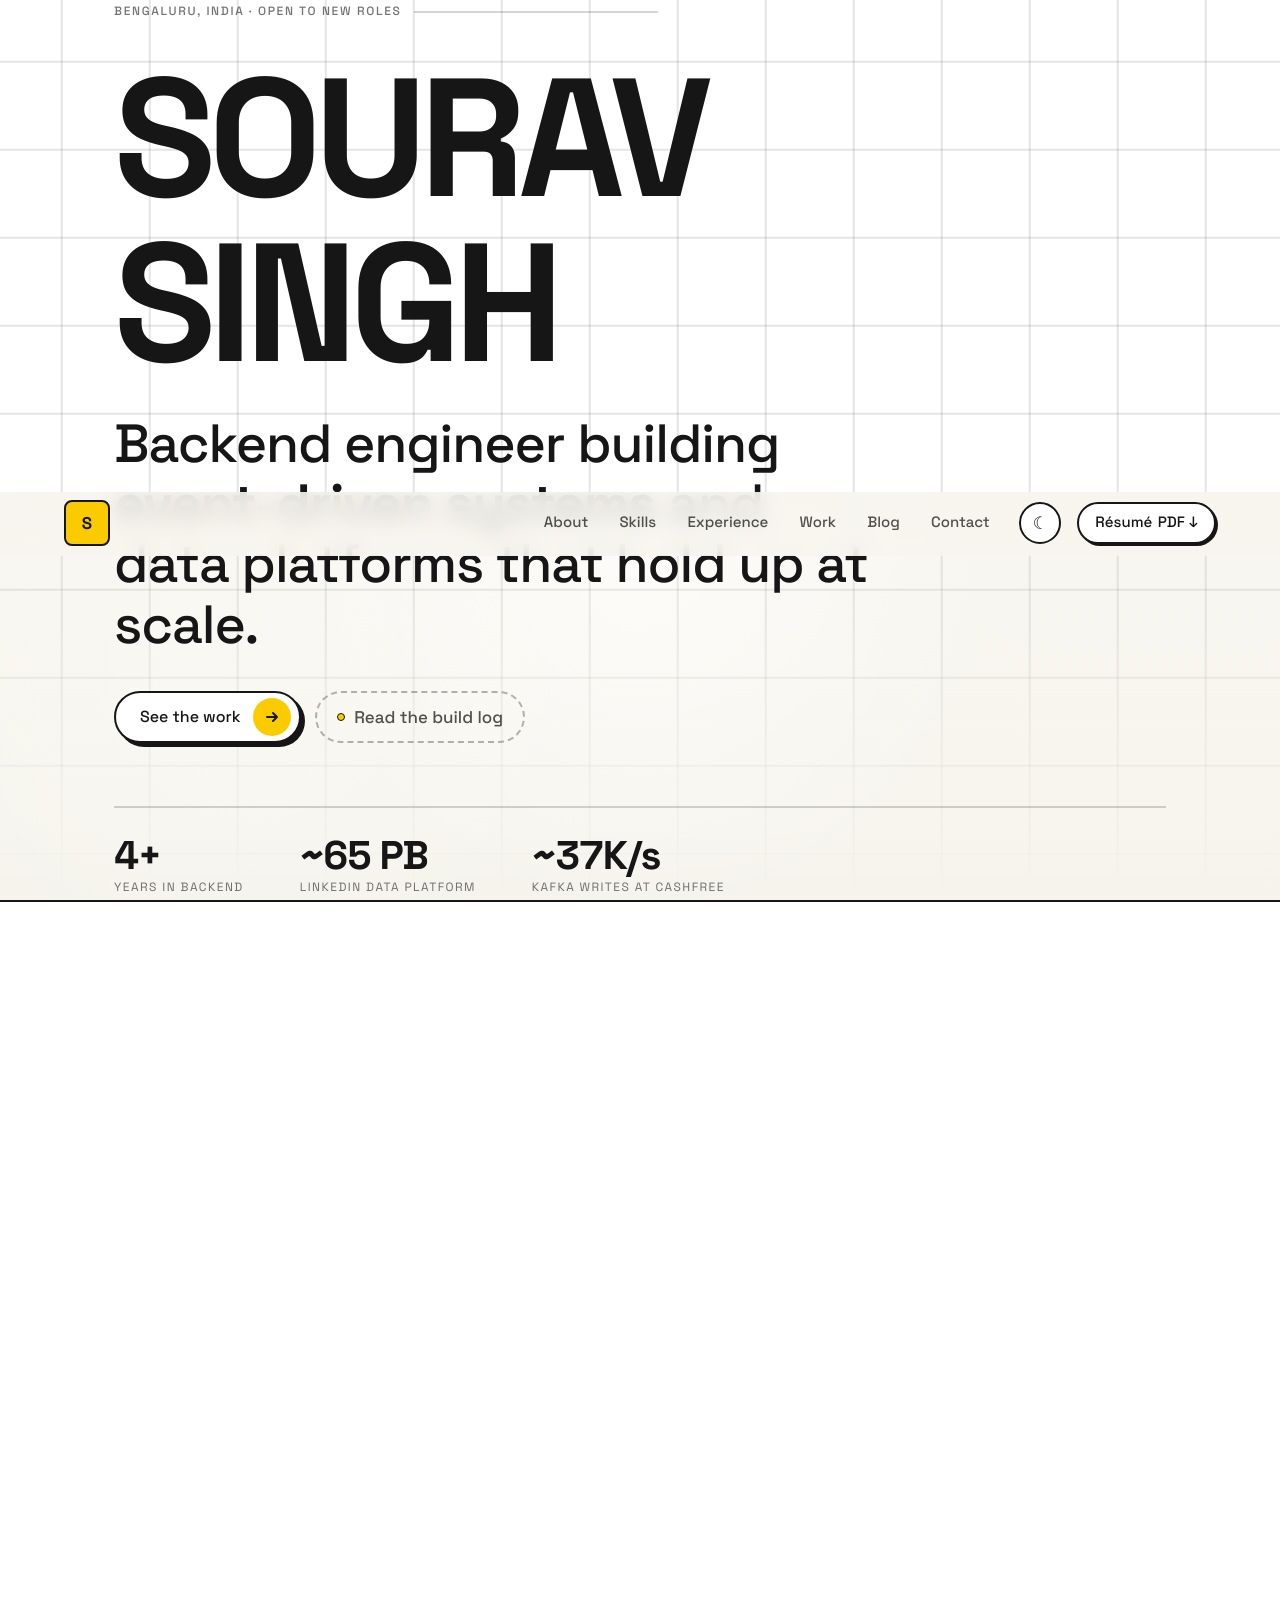
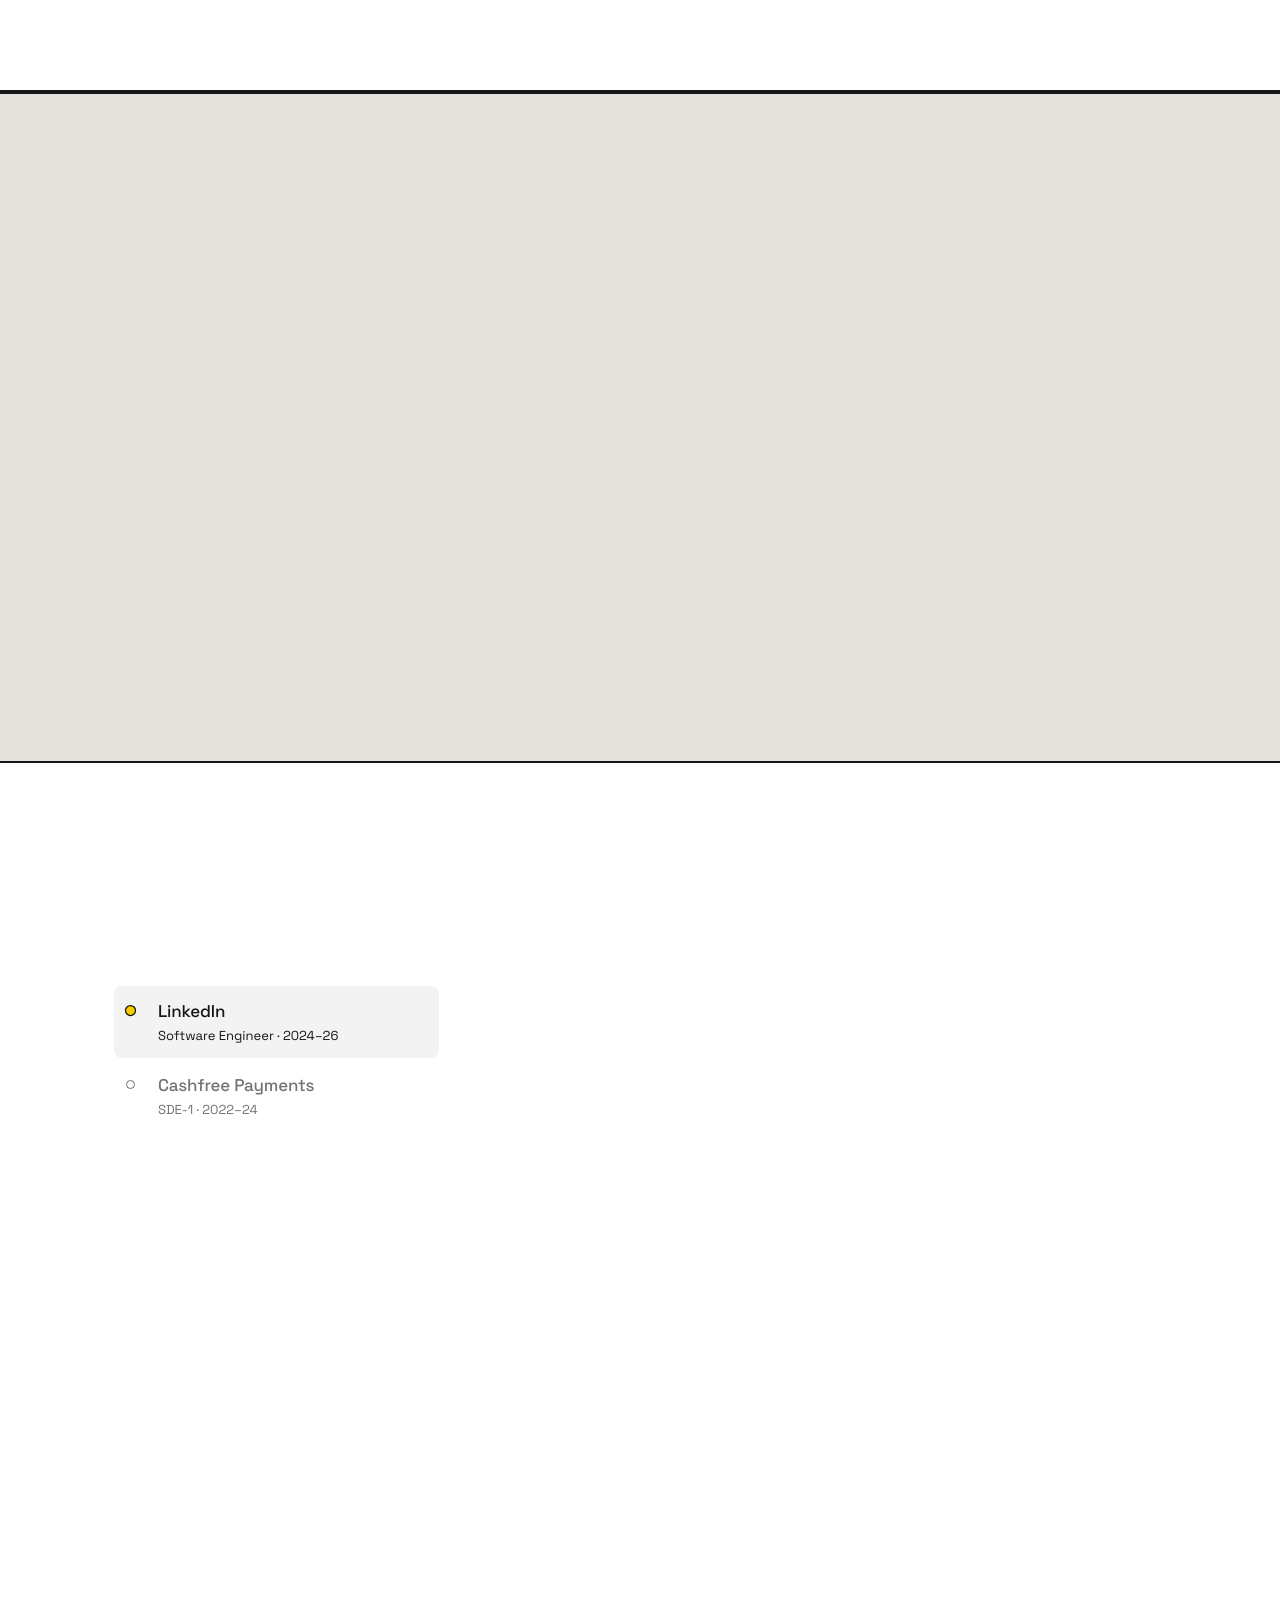
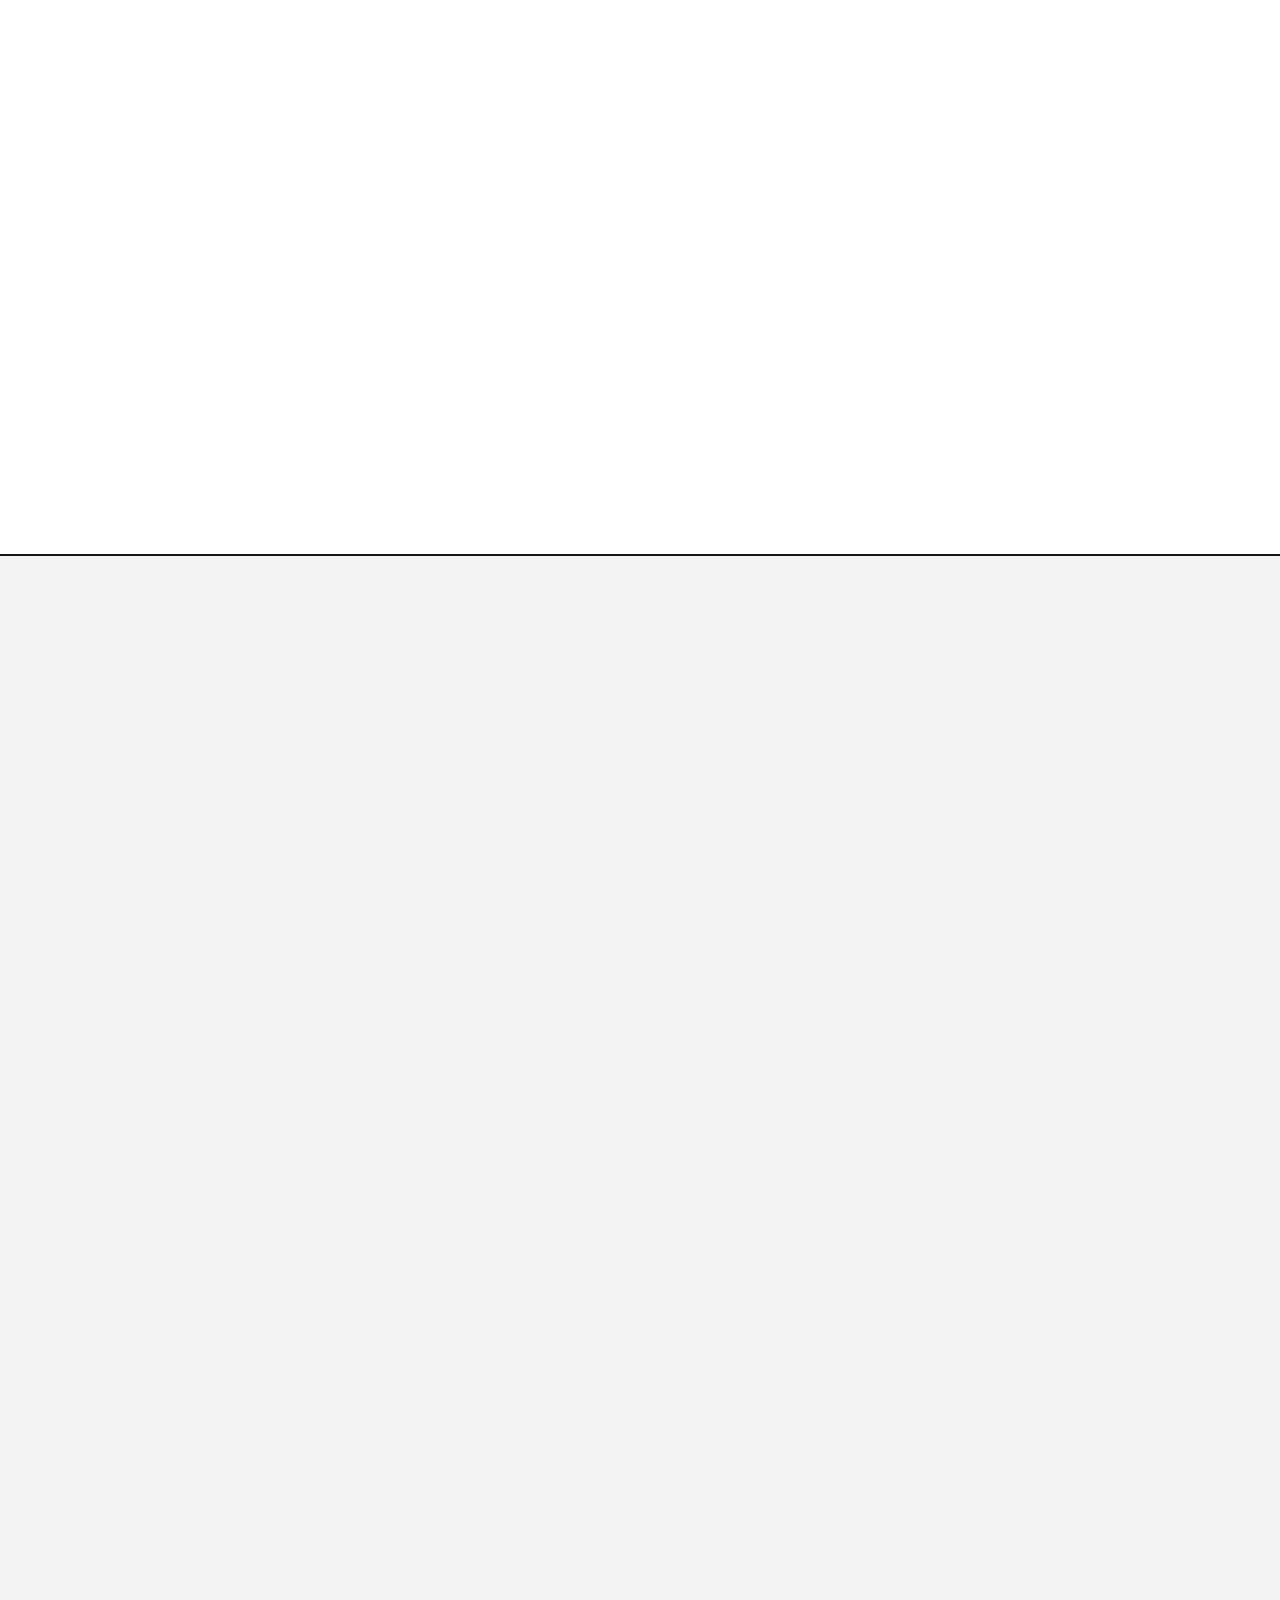
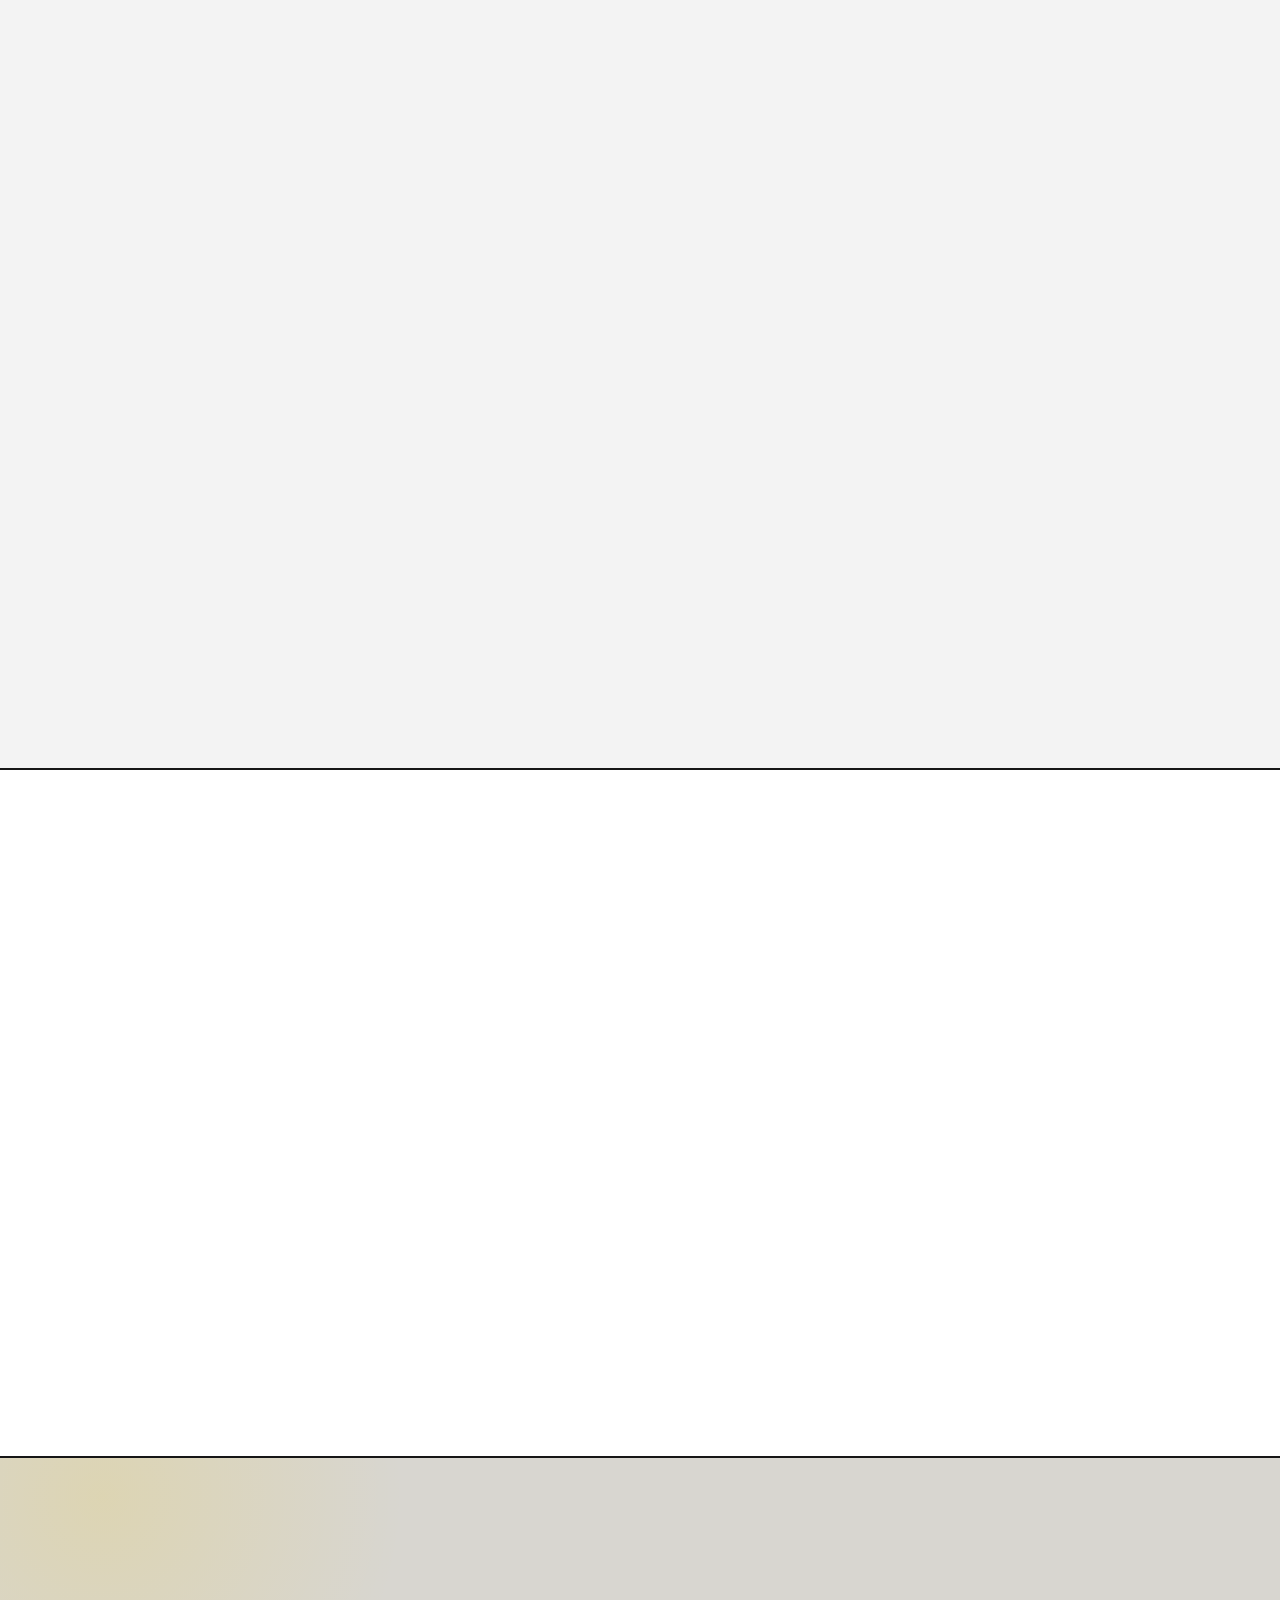
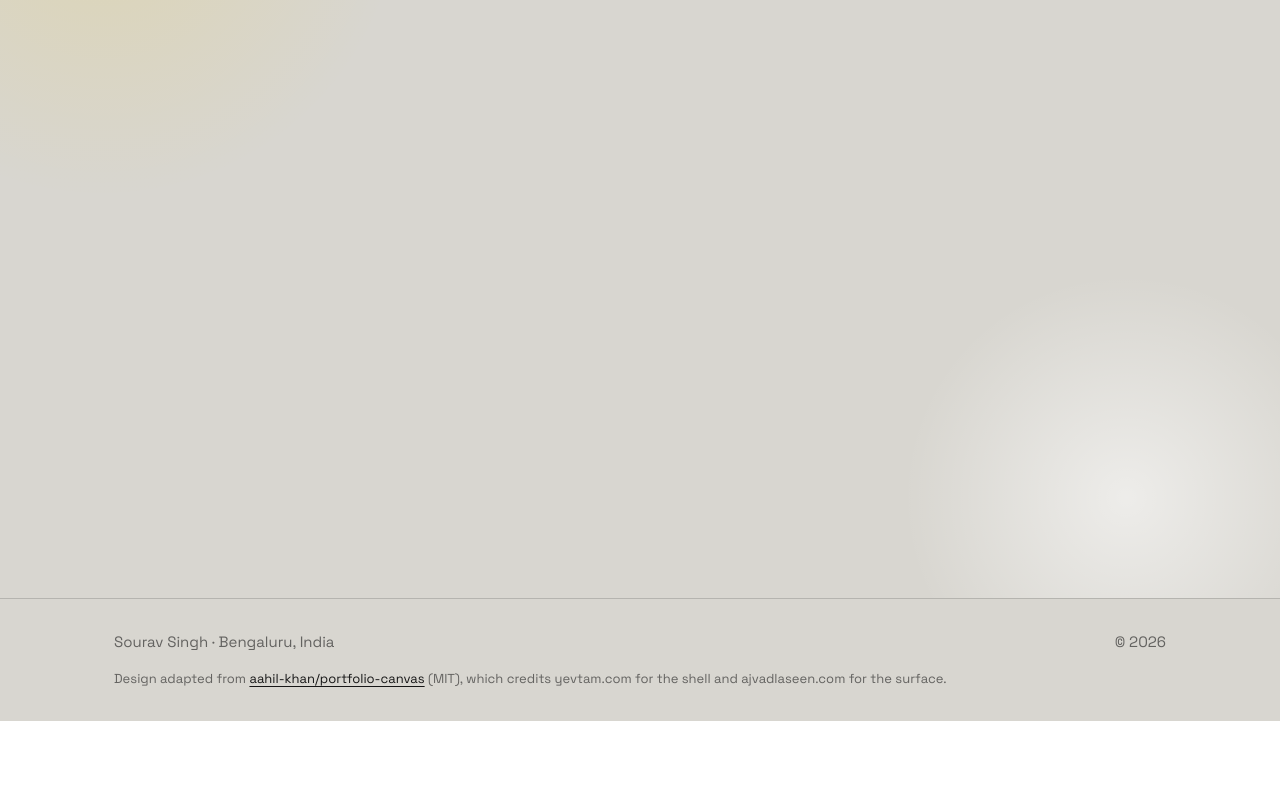
==== commit 303fb9e4: "Version the CSS/JS links so browsers pick up design updates immediately Co-Authored-By: Claude Sonne" ====
--- a/about.html
+++ b/about.html
@@ -18,7 +18,7 @@
 <link rel="preconnect" href="https://fonts.googleapis.com">
 <link rel="preconnect" href="https://fonts.gstatic.com" crossorigin>
 <link href="https://fonts.googleapis.com/css2?family=Space+Grotesk:wght@400;500;700&display=swap" rel="stylesheet">
-<link rel="stylesheet" href="home.css">
+<link rel="stylesheet" href="home.css?v=20261104">
 <meta http-equiv="refresh" content="0; url=index.html#about">
 <link rel="canonical" href="index.html#about">
 </head>
@@ -54,6 +54,6 @@
   </div>
 </footer>
 
-<script src="home.js"></script>
+<script src="home.js?v=20261104"></script>
 </body>
 </html>
